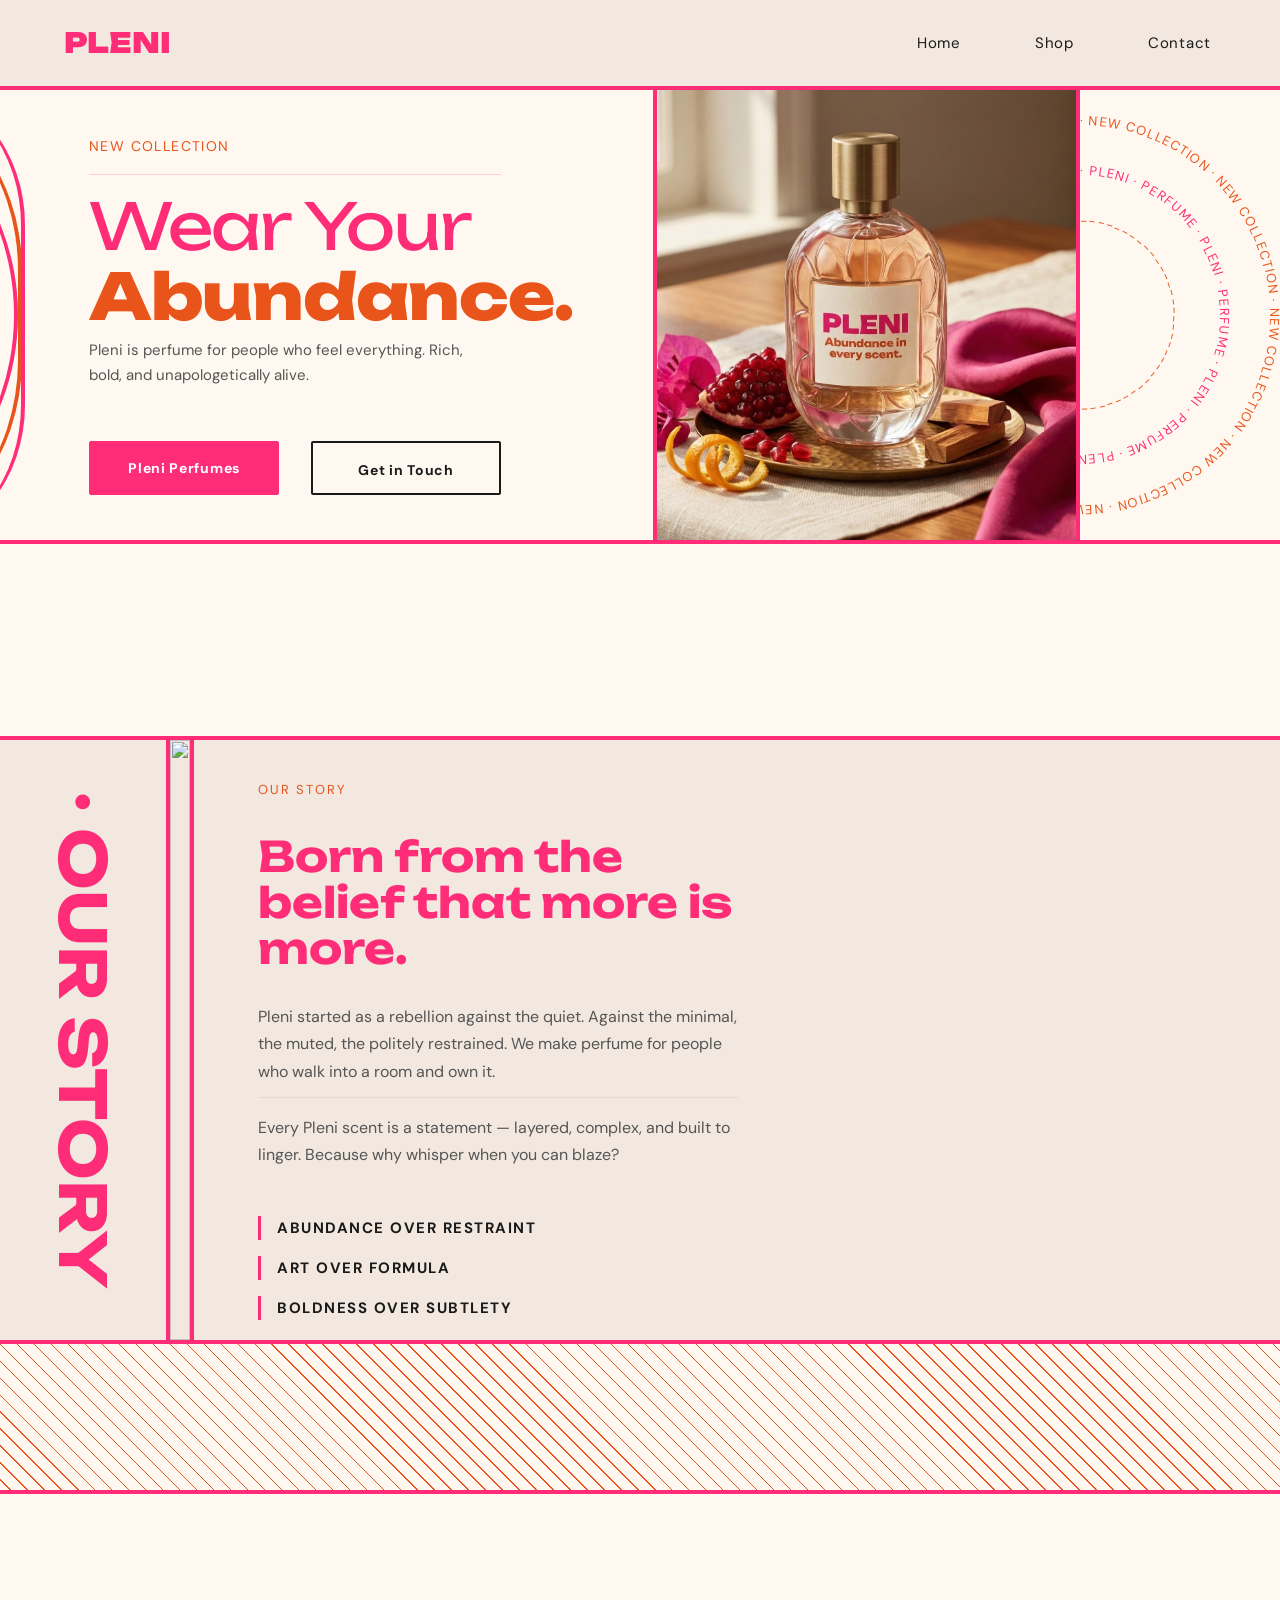
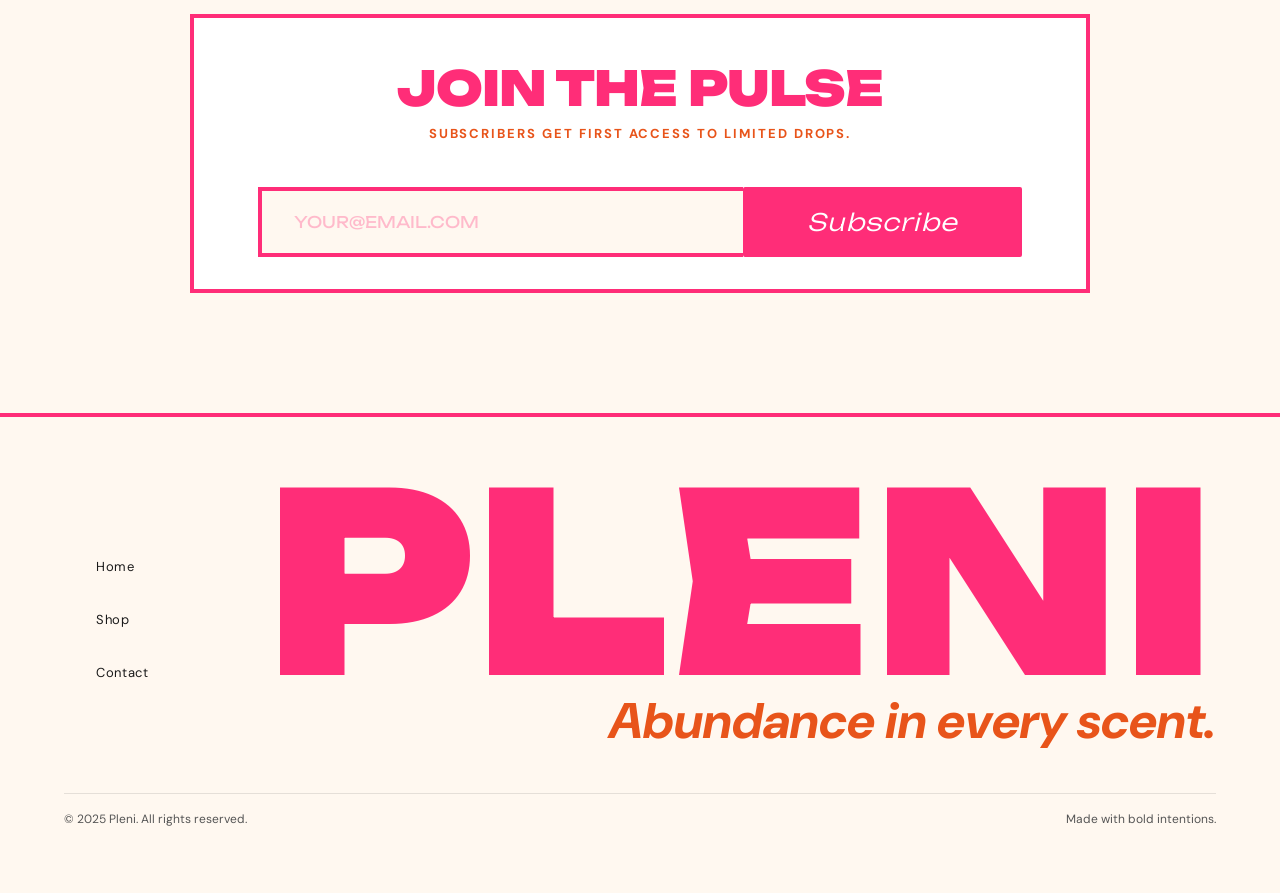
==== index.html @ dc79374c "minor edits" ====
<!DOCTYPE html>
<html lang="en">

<head>
    <meta charset="UTF-8">
    <meta name="viewport" content="width=device-width, initial-scale=1.0">
    <title>Pleni</title>
    <link rel="stylesheet" href="styles.css">
    <link rel="stylesheet" href="responsive.css">
</head>

<body>
    <nav class="navbar">
        <a href="#" class="nav__logo-home">PLENI</a>

        <ul class="nav__links">
            <li><a href="index.html" class="nav__link">
                    <span class="text-hover">Home</span>
                    <span class="text-original">Home</span>
                </a></li>
            <li><a href="shop.html" class="nav__link">
                    <span class="text-hover">Shop</span>
                    <span class="text-original">Shop</span>
                </a></li>
            <li><a href="contact.html" class="nav__link">
                    <span class="text-hover">Contact</span>
                    <span class="text-original">Contact</span>
                </a></li>
        </ul>
    </nav>

    <section class="hero-section" id="hero">
        <div class="hero-curve"></div>
        <div class="hero-curve1"></div>
        <div class="hero-curve2"></div>
        <div class="hero__text">
            <span class="hero__eyebrow">New Collection</span>
            <h1 class="hero__title">Wear Your <span class="hero-title-span">Abundance.</span></h1>
            <p class="hero__subtitle">
                Pleni is perfume for people who feel everything. Rich, bold, and unapologetically alive.
            </p>
            <div class="hero-buttons">
                <a class="btn btn--primary hero-button" href="shop.html">Pleni Perfumes</a>
                <a class="btn btn--ghost hero-button" href="contact.html">Get in Touch</a>
            </div>
        </div>

        <div class="hero__visual">
            <img class="hero-image" src="images/hero.jpeg">
        </div>

        <div class="hero__arc">
            <svg viewBox="0 0 400 400" xmlns="http://www.w3.org/2000/svg">

                <!-- outer arc -->
                <path id="arc1" d="M 200,10 A 190,190 0 1,1 199.99,10" fill="none" />
                <text>
                    <textPath href="#arc1" startOffset="0%">
                        · NEW COLLECTION · NEW COLLECTION · NEW COLLECTION · NEW COLLECTION · NEW COLLECTION · NEW
                        COLLECTION · NEW COLLECTION · NEW COLLECTION · ====
                    </textPath>
                </text>

                <!-- middle arc -->
                <path id="arc2" d="M 200,60 A 140,140 0 1,1 199.99,60" fill="none" />
                <text>
                    <textPath href="#arc2" startOffset="0%">
                        · PLENI · PERFUME · PLENI · PERFUME · PLENI · PERFUME · PLENI · PERFUME · PLENI · PERFUME ·
                        PLENI · PERFUME · PLENI · ==
                    </textPath>
                </text>

                <!-- inner arc -->
                <path id="arc3" d="M 200,110 A 90,90 0 1,1 199.99,110" fill="none" />
                <text>
                    <textPath href="#arc3" startOffset="0%">
                        --------------------------------------------------------------------------------------------
                    </textPath>
                </text>

            </svg>
        </div>
    </section>

    <section class="separator-image"></section>

    <section class="about-section" id="about">
        <div class="about__visual">
            <div class="about-side">
                <h1 class="about-side__title">· OUR STORY</h1>
            </div>
            <div class="about__image-placeholder">
                <img class="about-image" src="images/about.jpeg">
            </div>
        </div>
        <div class="about__content">
            <p class="section__eyebrow">Our Story</p>

            <h2 class="about__title">
                Born from the belief that more is more.
            </h2>

            <p class="about__body">
                Pleni started as a rebellion against the quiet. Against the minimal, the muted, the politely restrained.
                We make perfume for people who walk into a room and own it.
            </p>

            <p class="about__body">
                Every Pleni scent is a statement — layered, complex, and built to linger. Because why whisper when you
                can blaze?
            </p>

            <ul class="about__values">
                <li>Abundance over restraint</li>
                <li>Art over formula</li>
                <li>Boldness over subtlety</li>
            </ul>
        </div>

    </section>

    <section class="separator-image separator-lines"></section>

    

    <section class="subscribe-section">
        <div class="subscribe-inner">
            <h3 class="subscribe-title">Join The Pulse</h3>
            <p class="subscribe-subtitle">Subscribers get first access to limited drops.</p>
            <form class="subscribe-form">
            <input class="subscribe-input" type="email" placeholder="YOUR@EMAIL.COM" required>
            <button type="submit" class="btn btn--primary">Subscribe</button>
            </form>
        </div>
    </section>

    <footer id="footer">
        <div class="footer__inner">
            <div class="footer__links">
                <nav class="footer__nav">
                    <a href="index.html" class="footer__link">Home</a>
                    <a href="shop.html" class="footer__link">Shop</a>
                    <a href="contact.html" class="footer__link">Contact</a>
                </nav>

            </div>
            <div class="footer__logo-block">
                <div class="footer__logo">PLENI</div>
                <p class="footer__tagline">Abundance in every scent.</p>
            </div>
        </div>
        <div class="footer__bottom">
            <p class="footer__copy">© 2025 Pleni. All rights reserved.</p>
            <p class="footer__copy">Made with bold intentions.</p>
        </div>
    </footer>

    <script src="script.js"></script>
</body>

</html>
---- styles.css ----
@import url("https://fonts.googleapis.com/css2?family=Unbounded:wght@400;700;900&family=DM+Sans:wght@300;400;500;800&display=swap");

/* variables */

:root {
  --primary-color: #FF2D78;
  /* buttons, highlights, accents */
  --secondary-color: #E8541A;
  /* eyebrow labels, hover states */
  --page-background: #FFF8F0;
  /* main site background */
  --page-background-alt: #F2E8DF;
  --white: #FFFFFF;
  --black: #000000;
  --body-text: #1A1A1A;
  /* all main text */
  --muted-text: #555555;
  /* subtitles, captions, placeholders */
  --heading-font: 'Unbounded', sans-serif;
  /* all headings and titles */
  --body-font: 'DM Sans', sans-serif;
  /* body text, labels, buttons */
  --spacing-sm: 16px;
  /* small gaps */
  --spacing-md: 32px;
  /* medium gaps */
  --spacing-lg: 64px;
  /* section padding */
  --spacing-xl: 120px;
  /* large section padding */
  --border: 4px solid var(--primary-color);
  /* consistent border style */
}

/* Reset and base styles */

*,
*::before,
*::after {
  margin: 0;
  padding: 0;
  box-sizing: border-box;
}

html,
body {
  overflow-x: hidden;
  max-width: 100%;
}

html {
  font-size: 16px;
  background-color: var(--page-background);
  color: var(--body-text);
  font-family: var(--body-font);
  line-height: 1.6;
  user-select: none;
  scroll-behavior: smooth;
}

/* Global styles */

.btn {
  font-family: var(--body-font);
  font-size: 14px;
  font-weight: 700;
  letter-spacing: 0.05em;
  border: none;
  cursor: pointer;
  transition: opacity 0.3s ease;
  border-radius: 2px;
  text-decoration: none;
  box-sizing: border-box;
  padding: 16px 36px;
  text-align: center;
}

.btn--primary {
  background-color: var(--primary-color);
  color: #ffffff;
}

.btn--ghost {
  background-color: transparent;
  color: var(--body-text);
  border: 2px solid var(--body-text);
}

/* Navbar styles */

.navbar {
  display: flex;
  align-items: center;
  justify-content: space-between;
  padding: var(--spacing-sm) var(--spacing-lg);
  position: fixed;
  top: 0;
  left: 0;
  width: 100%;
  background-color: var(--page-background);
  border-bottom: var(--border);
  z-index: 100;
  background-color: var(--page-background-alt);
}

.nav__links {
  display: flex;
  list-style: none;
  gap: var(--spacing-lg);
}

.nav__links li {
  display: flex;
}

.nav__link {
  font-family: var(--body-font);
  font-size: 15px;
  color: var(--body-text);
  text-decoration: none;
  letter-spacing: 0.05em;
  position: relative;
  overflow: hidden;
  display: inline-block;
  padding: 15px 5px 0 5px;
  margin-bottom: 15px;
}

.nav__link .text-original {
  display: block;
  transition: transform 0.3s ease;
}

.nav__link .text-hover {
  display: block;
  position: absolute;
  top: 5;
  left: 5px;
  transform: translateY(-200%);
  transition: transform 0.3s ease;
  font-weight: 800;
  color: var(--primary-color);
}

.nav__link:hover .text-original {
  transform: translateY(300%);
}

.nav__link:hover .text-hover {
  transform: translateY(0);
}

@keyframes shrinkLogo {
  from {
    font-size: 300px;
  }

  to {
    font-size: 28px;
  }
}

.nav__logo-home {
  font-family: var(--heading-font);
  font-weight: 900;
  color: var(--primary-color);
  text-decoration: none;
  line-height: 1;
  animation: shrinkLogo linear;
  animation-timeline: scroll();
  animation-range: 0px 272px;
  font-size: 28px;
}

.nav__logo {
  font-family: var(--heading-font);
  font-weight: 900;
  color: var(--primary-color);
  text-decoration: none;
  line-height: 1;
  font-size: 28px;
}

/* ======================================
    Home Page
======================================*/

/* hero section */

.hero-section {
  margin-top: 334px;
  height: 450px;
  width: 100%;
  margin-left: auto;
  margin-right: auto;
  display: flex;
  align-items: stretch;
  justify-content: center;
  scroll-margin-top: 400px;
}

/* hero primary content */

.hero__text {
  display: flex;
  flex-direction: column;
  justify-content: center;
  gap: var(--spacing-sm);
  padding: var(--spacing-md);
  height: 100%;
  max-width: 800px;
  margin-right: var(--spacing-xl);
}

.hero-curve {
  border-right: var(--border);
  border-radius: 100%;
  height: 100%;
  width: 450px;
  margin-left: -400px;
  margin-right: var(--spacing-md);
}

.hero-curve1 {
  border-right: var(--border);
  border-right-color: var(--secondary-color);
  border-radius: 40%;
  height: 100%;
  width: 400px;
  margin-left: -400px;
  margin-right: var(--spacing-md);
}

.hero-curve2 {
  border-right: var(--border);
  border-radius: 30%;
  height: 100%;
  width: 400px;
  margin-left: -400px;
  margin-right: var(--spacing-md);
}

.hero__eyebrow {
  font-family: var(--body-font);
  font-size: 14px;
  color: var(--secondary-color);
  text-transform: uppercase;
  letter-spacing: 0.1em;
  padding-bottom: var(--spacing-sm);
  border-bottom: 1px solid rgba(255, 45, 120, 0.2);
}

.hero__title {
  font-family: var(--heading-font);
  font-weight: 400;
  font-size: 64px;
  color: var(--primary-color);
  max-width: 400px;
  line-height: 110%;
  margin-bottom: -10px;
  letter-spacing: -0.02em;
}

.hero-title-span {
  font-weight: 800;
  color: var(--secondary-color);
}

.hero__subtitle {
  font-family: var(--body-font);
  font-size: 15px;
  color: var(--muted-text);
  max-width: 400px;
  margin-bottom: 20px;
  line-height: 1.7;
}

.hero-buttons {
  display: flex;
  gap: var(--spacing-md);
  margin-top: var(--spacing-sm);
}

.hero-button {
  width: 190px;
  height: 54px;
  display: inline-block;
}

.btn--primary:hover {
  color: var(--primary-color);
  background-color: var(--black);
}

.btn--ghost:hover {
  color: var(--secondary-color);
  border-color: var(--secondary-color);
}

/* hero image */

.hero__visual {
  height: 100%;
  max-width: 500px;
  border-right: var(--border);
  border-left: var(--border);
  overflow: hidden;
  position: relative;
  z-index: 2;
  margin-right: -200px;
}

.hero-image {
  width: 100%;
  height: 100%;
  object-fit: cover;
}

/* hero arc animation */

.hero__arc {
  width: 400px;
  height: 400px;
  flex-shrink: 0;
  position: relative;
  align-self: center;
  z-index: 1;
}

.hero__arc svg {
  width: 100%;
  height: 100%;
  animation: rotateArc 20s linear infinite;
  transform-origin: center;
}

.hero__arc text {
  font-family: var(--body-font);
  font-size: 13px;
  fill: var(--secondary-color);
  letter-spacing: 0.1em;
}

.hero__arc svg text:nth-child(4) {
  fill: var(--primary-color);
}

.hero__arc path {
  fill: none;
}

@keyframes rotateArc {
  from {
    transform: rotate(0deg);
  }

  to {
    transform: rotate(360deg);
  }
}

/* separator section */

.separator-image {
  width: auto;
  width: 100%;
  height: 200px;
  background-image: url('images/Separator.jpeg');
  background-size: cover;
  background-position: center;
  border-top: var(--border);
  border-bottom: var(--border);
}

/* about section */

.about-section {
  display: flex;
  align-items: center;
  gap: var(--spacing-lg);
  border-bottom: var(--border);
  background-color: var(--page-background-alt);
  scroll-margin-top: 110px;
}

.about__visual {
  display: flex;
  align-items: stretch;
}

.about-side {
  display: flex;
  flex-direction: column;
  align-items: center;
  justify-content: center;
  padding: var(--spacing-md);

}

.about-side__title {
  font-family: var(--heading-font);
  font-size: 64px;
  font-weight: 700;
  color: var(--primary-color);
  writing-mode: vertical-rl;
}

.about__image-placeholder {
  flex: 1;
  height: 600px;
  overflow: hidden;
  border-right: var(--border);
  border-left: var(--border);
}

.about-image {
  width: 100%;
  height: 100%;
  object-fit: cover;
}

.about__content {
  flex: 1;
  display: flex;
  flex-direction: column;
  gap: var(--spacing-md);
  max-width: 600px;
}

.section__eyebrow {
  font-family: var(--body-font);
  font-size: 13px;
  color: var(--secondary-color);
  text-transform: uppercase;
  letter-spacing: 0.15em;
}

.about__title {
  font-family: var(--heading-font);
  font-size: 42px;
  font-weight: 700;
  color: var(--primary-color);
  line-height: 1.1;
  max-width: 500px;
}

.about__body {
  font-family: var(--body-font);
  font-size: 16px;
  color: var(--muted-text);
  line-height: 1.7;
  max-width: 480px;
}

.about__content :nth-child(3) {
  margin-bottom: -20px;
}

.about__body+.about__body {
  padding-top: var(--spacing-sm);
  border-top: 1px solid rgba(0, 0, 0, 0.06);
}


.about__values {
  list-style: none;
  display: flex;
  flex-direction: column;
  gap: var(--spacing-sm);
  margin-top: var(--spacing-sm);
}

.about__values li {
  font-family: var(--body-font);
  font-size: 15px;
  font-weight: 700;
  color: var(--body-text);
  text-transform: uppercase;
  letter-spacing: 0.1em;
  padding-left: var(--spacing-sm);
  border-left: 3px solid var(--primary-color);
}

/* separator */

.separator-lines {
  background-color: var(--page-background);
  background-size: 125% 100%;
  /* #DO NOT CHANGE A SINGLE DIGIT */
  width: 100%;
  height: 150px;
  background-image: repeating-linear-gradient(45deg,
      var(--secondary-color),
      var(--secondary-color) 1px,
      transparent 1px,
      transparent 12px);
  border-top: none;
}

/* ═══════════════════════════════════════
   SUBSCRIBE
═══════════════════════════════════════ */

.subscribe-section {
  background-color: var(--page-background);
  padding: var(--spacing-xl) var(--spacing-lg);
  height: min-content;
}

.subscribe-inner {
  width: 900px;
  height: min-content;
  margin: 0 auto;
  border: var(--border);
  padding: var(--spacing-md) var(--spacing-lg);
  background-color: var(--white);
  text-align: center;
  display: flex;
  flex-direction: column;
  gap: var(--spacing-md);
}

.subscribe-title {
  font-family: var(--heading-font);
  font-size: 48px;
  font-weight: 900;
  color: var(--primary-color);
  text-transform: uppercase;
  letter-spacing: -0.02em;
  margin-bottom: -35px;
}

.subscribe-subtitle {
  font-family: var(--body-font);
  font-size: 13px;
  color: var(--secondary-color);
  text-transform: uppercase;
  letter-spacing: 0.15em;
  font-weight: 700;
  margin-bottom: 10px;  
}

.subscribe-form {
  display: flex;
}

.subscribe-input {
  flex: 1;
  background-color: var(--page-background);
  border: var(--border);
  border-right: none;
  padding: 20px var(--spacing-md);
  font-family: var(--heading-font);
  font-size: 16px;
  color: var(--primary-color);
  outline: none;
}

.subscribe-input::placeholder {
  color: var(--primary-color);
  opacity: 0.3;
}

.subscribe-form .btn--primary {
  padding: 20px var(--spacing-lg);
  font-size: 24px;
  font-family: var(--heading-font);
  font-weight: 300;
  font-style: italic;
}
.subscribe-form .btn--primary:hover{
  background-color: var(--secondary-color);
  color: var(--white);
}
/* footer */

footer {
  border-top: var(--border);
  padding: var(--spacing-lg);
}

.footer__inner {
  display: flex;
  justify-content: space-between;
  align-items: center;
}

.footer__logo-block {
  text-align: right;
}

.footer__logo {
  font-family: var(--heading-font);
  font-size: 250px;
  font-weight: 900;
  color: var(--primary-color);
  line-height: 0.8;
}

.footer__tagline {
  font-family: var(--body-font);
  font-size: 50px;
  color: var(--secondary-color);
  font-style: italic;
  font-weight: 800;
}

.footer__links {
  display: flex;
  gap: var(--spacing-xl);
  align-items: flex-start;
}

.footer__nav {
  display: flex;
  flex-direction: column;
  gap: var(--spacing-md);
  margin-left: var(--spacing-md);
}

.footer__link {
  font-family: var(--body-font);
  font-size: 13px;
  color: var(--body-text);
  text-decoration: none;
  letter-spacing: 0.05em;
  transition: color 0.3s ease;
}

.footer__link:hover {
  color: var(--secondary-color);
}

.footer__bottom {
  display: flex;
  justify-content: space-between;
  margin-top: var(--spacing-md);
  padding-top: var(--spacing-sm);
  border-top: 1px solid rgba(0, 0, 0, 0.1);
}

.footer__copy {
  font-family: var(--body-font);
  font-size: 12px;
  color: var(--muted-text);
}





/* ======================================
    Contact Page 
======================================*/


/* contact section */

.contact-section {
  height: 700px;
  scroll-margin-top: 110px;
  margin-top: 90px;
}

.form-grid {
  display: grid;
  grid-template-columns: 3fr 3fr 4fr 9fr;
  grid-template-rows: 9fr 11fr;
  height: 700px;
  background-color: var(--primary-color);
  gap: 4px;
}

.contact-grid-item {
  background-color: var(--page-background);
  display: flex;
  justify-content: center;
  align-items: center;
}

.contact__title {
  grid-column: 1 / 3;
}

#form-message {
  grid-column: 4;
  display: flex;
  flex-direction: column;
  align-items: center;
  justify-content: center;
  background-color: var(--page-background);
}

.contact-message-container {
  display: flex;
  flex-direction: column;
  align-items: flex-end;
  justify-content: center;
  background-color: var(--primary-color);
  width: 80%;
  height: 80%;
  border-radius: 60px;
  position: relative;
}

.form__input {
  background-color: var(--primary-color);
  border-radius: 50%;
  width: 60%;
  height: auto;
  aspect-ratio: 1 / 1;
  padding: 0;
  border: none;
  font-family: var(--body-font);
  font-size: 14px;
  color: var(--body-text);
  text-align: center;
  display: flex;
  align-items: center;
  justify-content: center;
}

.form__input::placeholder {
  color: var(--body-text);
  opacity: 0.7;
}

#email.form__input {
  width: 80%;
  height: 50%;
  aspect-ratio: unset;
  border-radius: 60px;
}

.form__input:-webkit-autofill,
.form__input:-webkit-autofill:hover,
.form__input:-webkit-autofill:focus {
  -webkit-box-shadow: 0 0 0px 1000px var(--primary-color) inset;
  -webkit-text-fill-color: var(--body-text);
}

.form__textarea {
  background-color: var(--primary-color);
  border-radius: 60px;
  width: 100%;
  height: 100px;
  border: none;
  font-family: var(--body-font);
  font-size: 14px;
  color: var(--body-text);
  text-align: center;
  padding: var(--spacing-md);
  resize: none;
  text-align: center;
}


.form__textarea::placeholder {
  color: var(--body-text);
  opacity: 0.7;
}

.form__textarea:-webkit-autofill,
.form__textarea:-webkit-autofill:hover,
.form__textarea:-webkit-autofill:focus {
  -webkit-box-shadow: 0 0 0px 1000px var(--primary-color) inset;
  -webkit-text-fill-color: var(--body-text);
}

.form__textarea:focus,
.form__input:focus {
  outline: none;
}

.contact-message-container .btn {
  background-color: var(--page-background);
  color: var(--body-text);
  border-radius: 60px;
  width: 100%;
}

.contact-message-container .btn:hover {
  opacity: 1;
}

.btn-wrap {
  position: relative;
  display: inline-block;
  bottom: 20px;
  right: 20px;
  position: absolute;
  width: 40%;
  border-radius: 60px;
}

.btn-wrap .corner {
  position: absolute;
  width: 20px;
  height: 8px;
  transition: all 0.3s ease;
}

.btn-wrap .top-left {
  top: 8px;
  left: 14px;
  border-top: 2px solid var(--secondary-color);
  border-left: 2px solid var(--secondary-color);
}

.btn-wrap .top-right {
  top: 8px;
  right: 14px;
  border-top: 2px solid var(--secondary-color);
  border-right: 2px solid var(--secondary-color);
}

.btn-wrap .bottom-left {
  bottom: 8px;
  left: 14px;
  border-bottom: 2px solid var(--secondary-color);
  border-left: 2px solid var(--secondary-color);
}

.btn-wrap .bottom-right {
  bottom: 8px;
  right: 14px;
  border-bottom: 2px solid var(--secondary-color);
  border-right: 2px solid var(--secondary-color);
}

.btn-wrap .top-left {
  border-radius: 60px 0 0 0;
}

.btn-wrap .top-right {
  border-radius: 0 60px 0 0;
}

.btn-wrap .bottom-left {
  border-radius: 0 0 0 60px;
}

.btn-wrap .bottom-right {
  border-radius: 0 0 60px 0;
}

.btn-wrap:hover .corner {
  width: 50px;
  height: 12px;
}

.contact-social {
  grid-area: 2 / 1 / 3 / 2;
}

.social-links-container {
  border-right: 2px dashed var(--secondary-color);
  border-left: 2px dashed var(--secondary-color);
  border-radius: 40px;
  width: 60%;
  height: 80%;
  display: flex;
  justify-content: center;
  align-items: center;
  position: relative;
  overflow: hidden;
}


.social-links-container::before {
  content: '';
  position: absolute;
  top: 0;
  left: 0;
  width: 100%;
  height: 70px;
  background-color: var(--secondary-color);
  border-radius: 40px 40px 0 0;
}

.social-links-container::after {
  content: '';
  position: absolute;
  bottom: 0;
  left: 0;
  width: 100%;
  height: 70px;
  background-color: var(--secondary-color);
  border-radius: 0 0 40px 40px;
}

.social-links {
  display: flex;
  flex-direction: column;
  line-height: 60px;
  position: relative;
  z-index: 1;
}

.social-link {
  font-family: var(--body-font);
  font-size: 13px;
  color: var(--body-text);
  text-decoration: none;
  letter-spacing: 0.05em;
  transition: color 0.3s ease;
}

.social-link:hover {
  color: var(--secondary-color)
}

.extra2 {
  grid-area: 2 / 2 / 3 / 4;
  background-color: var(--page-background);
}
---- responsive.css ----
/* responsive.css */

/* Large Laptops/Desktops (max-width: 1525px) */
@media screen and (max-width: 1525px) {
    .nav__logo {
        animation: none;
        font-size: 28px;
    }

    .hero-section {
        margin-top: 90px;
    }
}

/* Large Tablets & Small Desktops (max-width: 1200px) */
@media screen and (max-width: 1200px) {
    body {
        overflow-x: hidden;
    }

    .navbar {
        padding: var(--spacing-sm) var(--spacing-md);
    }

    .nav__links {
        gap: var(--spacing-md);
    }

    .hero-section {
        margin-top: 200px;
        height: auto;
        flex-wrap: wrap;
        align-items: center;
        padding-bottom: var(--spacing-lg);
    }

    .hero-curve,
    .hero-curve1,
    .hero-curve2 {
        display: none;
    }

    .hero__text {
        margin-right: 0;
        max-width: 100%;
        align-items: center;
        text-align: center;
        padding-top: 0;
    }

    .hero__title {
        font-size: 56px;
        max-width: 100%;
    }

    .hero__subtitle {
        max-width: 600px;
    }

    .hero__visual {
        margin-right: 0;
        margin-bottom: var(--spacing-md);
        max-width: 400px;
    }

    .hero__arc {
        width: 300px;
        height: 300px;
        margin-top: var(--spacing-md);
    }

    .about-section {
        flex-direction: column;
        padding-bottom: var(--spacing-lg);
    }

    .about__visual {
        width: 100%;
    }

    .about-side {
        padding: var(--spacing-md) 0;
    }

    .about-side__title {
        font-size: 48px;
    }

    .about__content {
        max-width: 90%;
        margin: 0 auto;
        align-items: center;
        text-align: center;
    }

    .about__title {
        max-width: 100%;
    }

    .about__values {
        align-items: center;
    }

    .about__values li {
        border-left: none;
        border-bottom: 3px solid var(--primary-color);
        padding-left: 0;
        padding-bottom: 5px;
        display: inline-block;
    }

    .form-grid {
        grid-template-columns: 1fr 1fr;
        grid-template-rows: auto;
        height: auto;
    }

    .contact-grid-item {
        padding: var(--spacing-lg) var(--spacing-md);
        border-bottom: 4px solid var(--primary-color);
    }

    .contact__title {
        grid-column: 1 / 3;
        grid-row: auto;
        text-align: center;
    }

    #form-name,
    #form-email {
        grid-column: span 1;
        border-right: 4px solid var(--primary-color);
    }

    #form-email {
        border-right: none;
    }

    .form__input,
    #email.form__input {
        width: 90%;
        height: 60px;
        border-radius: 30px;
        aspect-ratio: auto;
    }

    #form-message {
        grid-column: 1 / 3;
        grid-row: auto;
    }

    .contact-message-container {
        width: 90%;
        padding-bottom: 80px;
    }

    .btn-wrap {
        bottom: -25px;
        right: 50%;
        transform: translateX(50%);
        width: 200px;
    }

    .contact-social {
        grid-column: 1 / 3;
        grid-row: auto;
        border-bottom: none;
    }

    .extra2 {
        display: none;
    }

    .social-links-container {
        height: 300px;
    }

}

/* Mobile Screens (max-width: 768px) */
@media screen and (max-width: 768px) {
    .navbar {
        padding: var(--spacing-sm) 10px;
    }

    .nav__links {
        gap: 10px;
    }

    .nav__link {
        font-size: 13px;
    }

    .navbar--scrolled .nav__logo {
        font-size: 20px;
    }

    .hero-section {
        margin-top: 150px;
    }

    .hero__title {
        font-size: 40px;
    }

    .hero__subtitle {
        font-size: 14px;
        padding: 0 15px;
    }

    .hero-buttons {
        flex-direction: column;
        width: 100%;
        padding: 0 20px;
    }

    .hero-button {
        width: 100%;
        text-align: center;
    }

    .hero__visual {
        max-width: 90%;
        border-left: none;
        border-right: none;
        margin: 0 auto var(--spacing-md) auto;
    }

    .hero__arc {
        width: 250px;
        height: 250px;
    }

    .about-side__title {
        writing-mode: horizontal-tb;
        transform: none;
        font-size: 36px;
        text-align: center;
    }

    .about__image-placeholder {
        height: 300px;
        border-left: none;
        border-right: none;
    }

    .about__title {
        font-size: 32px;
    }

    .form-grid {
        grid-template-columns: 1fr;
    }

    .contact__title {
        grid-column: 1;
        font-size: 32px;
        padding: var(--spacing-lg) 20px;
    }

    #form-name,
    #form-email {
        grid-column: 1;
        border-right: none;
        padding: var(--spacing-md) 20px;
    }

    #form-message {
        grid-column: 1;
        padding: var(--spacing-md) 10px;
    }

    .contact-message-container {
        width: 100%;
        border-radius: 30px;
        padding-bottom: 60px;
    }

    .form__textarea {
        border-radius: 30px;
    }

    .contact-social {
        grid-column: 1;
    }

    .social-links-container {
        width: 90%;
    }

    .footer__inner {
        flex-direction: column;
        text-align: center;
        gap: var(--spacing-lg);
    }

    .footer__links {
        flex-direction: column;
        align-items: center;
        gap: var(--spacing-md);
    }

    .footer__nav {
        margin-left: 0;
        align-items: center;
    }

    .footer__logo-block {
        text-align: center;
    }

    .footer__logo {
        font-size: 100px;
    }

    .footer__tagline {
        font-size: 24px;
    }

    .footer__bottom {
        flex-direction: column;
        align-items: center;
        gap: 10px;
    }
}
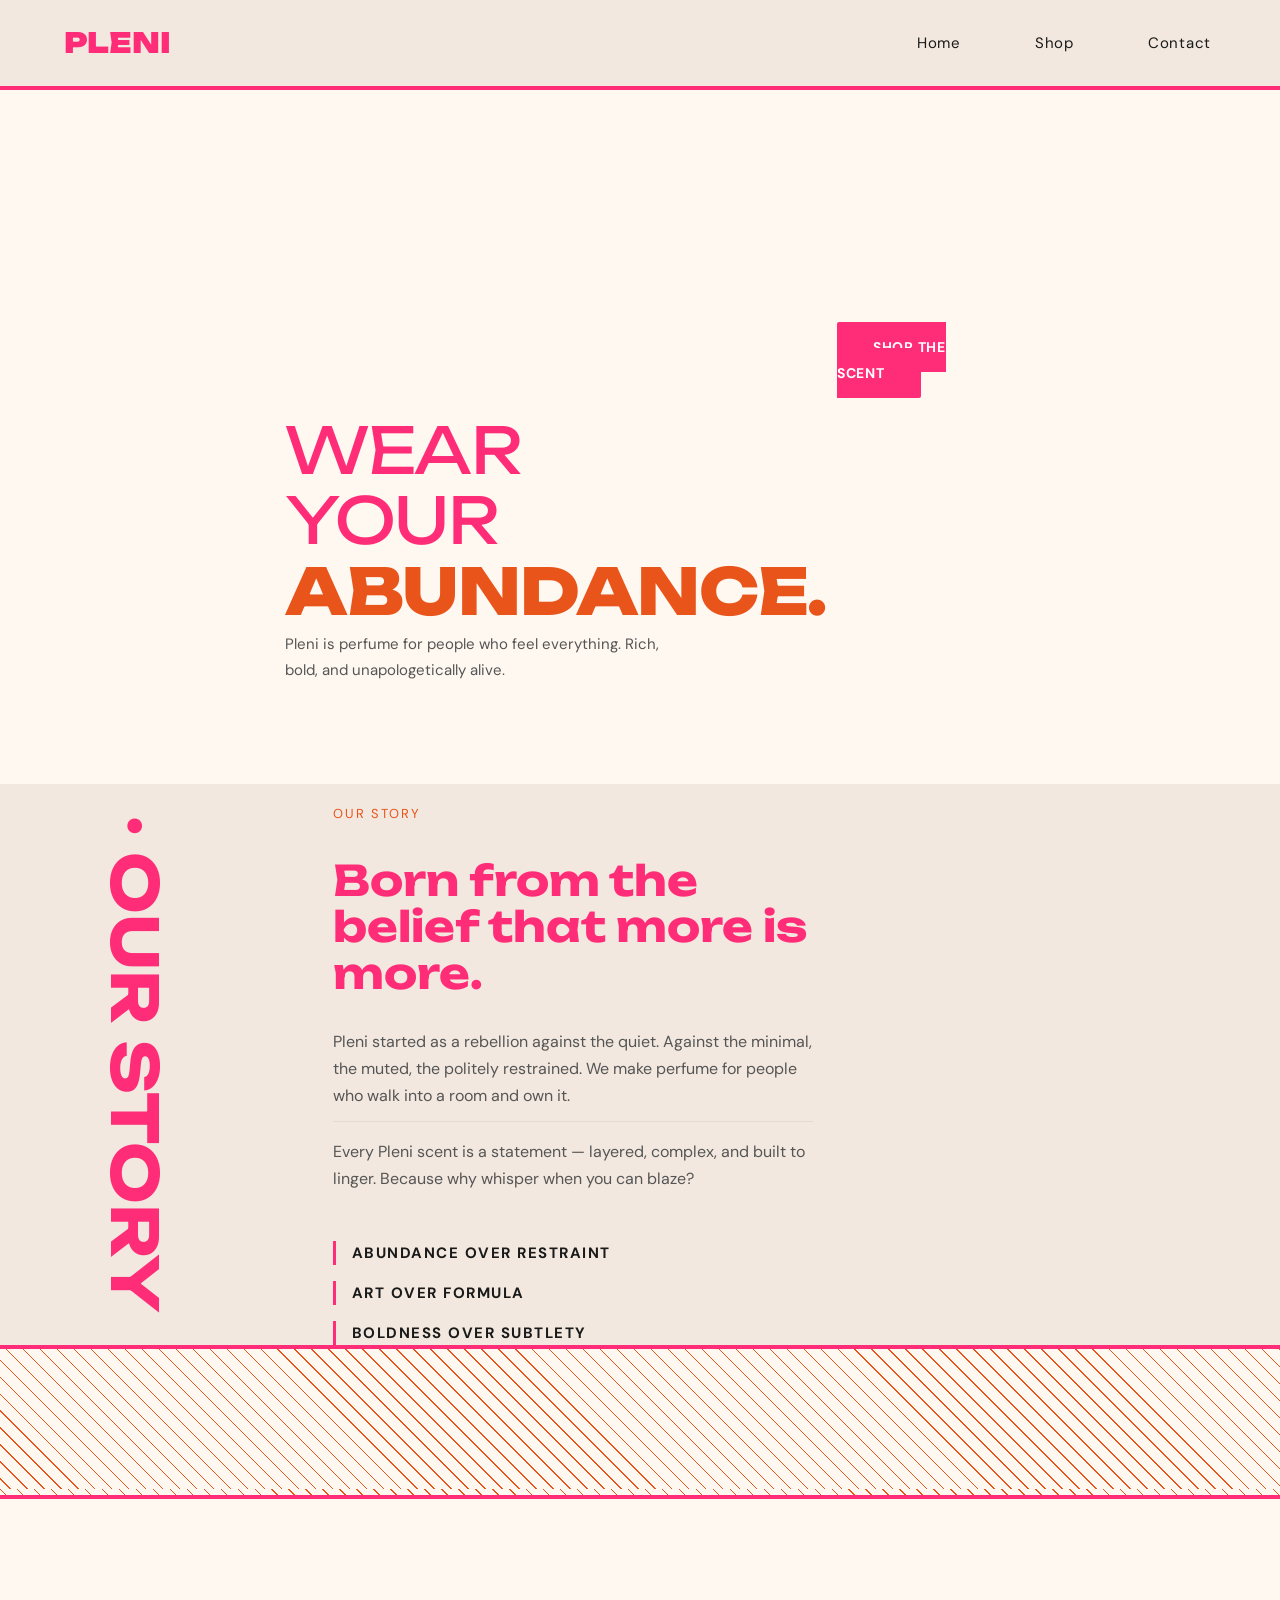
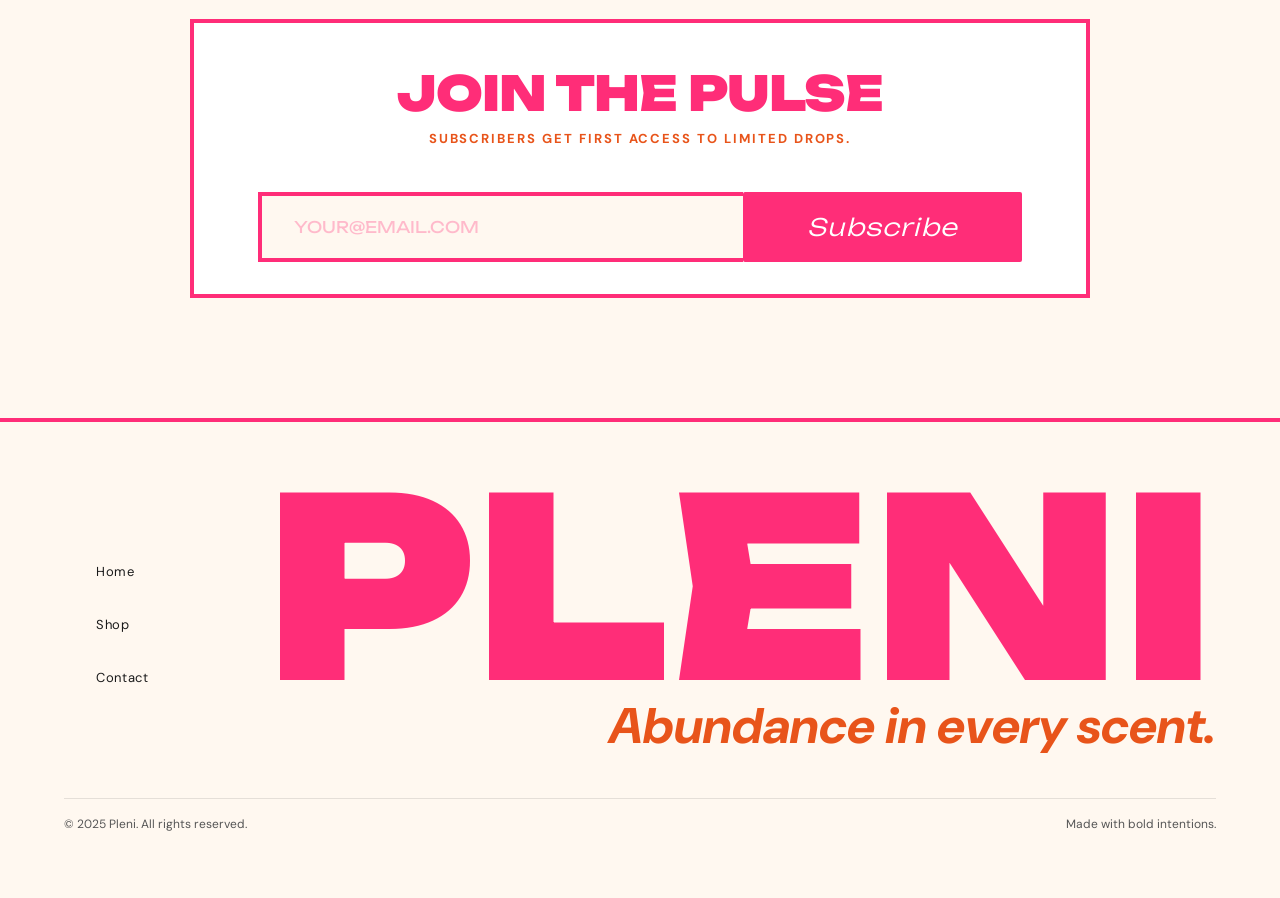
==== commit 811be8f3: "." ====
--- a/index.html
+++ b/index.html
@@ -4,9 +4,18 @@
 <head>
     <meta charset="UTF-8">
     <meta name="viewport" content="width=device-width, initial-scale=1.0">
-    <title>Pleni</title>
+    <title>Pleni Perfume</title>
     <link rel="stylesheet" href="styles.css">
-    <link rel="stylesheet" href="responsive.css">
+    <link rel="preconnect" href="https://fonts.googleapis.com">
+    <link rel="preconnect" href="https://fonts.gstatic.com" crossorigin>
+    <link rel="stylesheet"
+        href="https://fonts.googleapis.com/css2?family=Unbounded:wght@400;700;900&family=DM+Sans:wght@300;400;500;800&display=swap"
+        media="print"
+        onload="this.media='all'">
+    <noscript>
+        <link rel="stylesheet" href="https://fonts.googleapis.com/css2?family=Unbounded:wght@400;700;900&family=DM+Sans:wght@300;400;500;800&display=swap">
+    </noscript>
+    <meta name="description" content="Pleni is perfume for people who feel everything. Rich, bold, and unapologetically alive. Shop our signature scent and experience abundance in every spritz.">
 </head>
 
 <body>
@@ -29,110 +38,64 @@
         </ul>
     </nav>
 
-    <section class="hero-section" id="hero">
-        <div class="hero-curve"></div>
-        <div class="hero-curve1"></div>
-        <div class="hero-curve2"></div>
-        <div class="hero__text">
-            <span class="hero__eyebrow">New Collection</span>
-            <h1 class="hero__title">Wear Your <span class="hero-title-span">Abundance.</span></h1>
-            <p class="hero__subtitle">
-                Pleni is perfume for people who feel everything. Rich, bold, and unapologetically alive.
-            </p>
-            <div class="hero-buttons">
-                <a class="btn btn--primary hero-button" href="shop.html">Pleni Perfumes</a>
-                <a class="btn btn--ghost hero-button" href="contact.html">Get in Touch</a>
+        <main>
+        <section class="hero-section" id="hero">
+            <div class="hero__text">
+                <h1 class="hero__title">WEAR YOUR <br><span class="hero-title-span">ABUNDANCE.</span></h1>
+                <p class="hero__subtitle">
+                    Pleni is perfume for people who feel everything. Rich, bold, and unapologetically alive.
+                </p>
             </div>
-        </div>
+            <div class="hero-button">
+                <a href="shop.html" class="btn btn--primary">SHOP THE SCENT</a>
+            </div>
+        </section>
 
-        <div class="hero__visual">
-            <img class="hero-image" src="images/hero.jpeg">
-        </div>
+        <section class="about-section" id="about">
+            <div class="about__visual">
+                <div class="about-side">
+                    <h1 class="about-side__title">· OUR STORY</h1>
+                </div>
+            </div>
+            <div class="about__content">
+                <p class="section__eyebrow">Our Story</p>
 
-        <div class="hero__arc">
-            <svg viewBox="0 0 400 400" xmlns="http://www.w3.org/2000/svg">
+                <h2 class="about__title">
+                    Born from the belief that more is more.
+                </h2>
 
-                <!-- outer arc -->
-                <path id="arc1" d="M 200,10 A 190,190 0 1,1 199.99,10" fill="none" />
-                <text>
-                    <textPath href="#arc1" startOffset="0%">
-                        · NEW COLLECTION · NEW COLLECTION · NEW COLLECTION · NEW COLLECTION · NEW COLLECTION · NEW
-                        COLLECTION · NEW COLLECTION · NEW COLLECTION · ====
-                    </textPath>
-                </text>
+                <p class="about__body">
+                    Pleni started as a rebellion against the quiet. Against the minimal, the muted, the politely restrained.
+                    We make perfume for people who walk into a room and own it.
+                </p>
 
-                <!-- middle arc -->
-                <path id="arc2" d="M 200,60 A 140,140 0 1,1 199.99,60" fill="none" />
-                <text>
-                    <textPath href="#arc2" startOffset="0%">
-                        · PLENI · PERFUME · PLENI · PERFUME · PLENI · PERFUME · PLENI · PERFUME · PLENI · PERFUME ·
-                        PLENI · PERFUME · PLENI · ==
-                    </textPath>
-                </text>
+                <p class="about__body">
+                    Every Pleni scent is a statement — layered, complex, and built to linger. Because why whisper when you
+                    can blaze?
+                </p>
 
-                <!-- inner arc -->
-                <path id="arc3" d="M 200,110 A 90,90 0 1,1 199.99,110" fill="none" />
-                <text>
-                    <textPath href="#arc3" startOffset="0%">
-                        --------------------------------------------------------------------------------------------
-                    </textPath>
-                </text>
+                <ul class="about__values">
+                    <li>Abundance over restraint</li>
+                    <li>Art over formula</li>
+                    <li>Boldness over subtlety</li>
+                </ul>
+            </div>
 
-            </svg>
-        </div>
-    </section>
+        </section>
 
-    <section class="separator-image"></section>
+        <section class="separator-image separator-lines"></section>
 
-    <section class="about-section" id="about">
-        <div class="about__visual">
-            <div class="about-side">
-                <h1 class="about-side__title">· OUR STORY</h1>
+        <section class="subscribe-section">
+            <div class="subscribe-inner">
+                <h3 class="subscribe-title">Join The Pulse</h3>
+                <p class="subscribe-subtitle">Subscribers get first access to limited drops.</p>
+                <form class="subscribe-form">
+                <input class="subscribe-input" type="email" placeholder="YOUR@EMAIL.COM" required>
+                <button type="submit" class="btn btn--primary">Subscribe</button>
+                </form>
             </div>
-            <div class="about__image-placeholder">
-                <img class="about-image" src="images/about.jpeg">
-            </div>
-        </div>
-        <div class="about__content">
-            <p class="section__eyebrow">Our Story</p>
-
-            <h2 class="about__title">
-                Born from the belief that more is more.
-            </h2>
-
-            <p class="about__body">
-                Pleni started as a rebellion against the quiet. Against the minimal, the muted, the politely restrained.
-                We make perfume for people who walk into a room and own it.
-            </p>
-
-            <p class="about__body">
-                Every Pleni scent is a statement — layered, complex, and built to linger. Because why whisper when you
-                can blaze?
-            </p>
-
-            <ul class="about__values">
-                <li>Abundance over restraint</li>
-                <li>Art over formula</li>
-                <li>Boldness over subtlety</li>
-            </ul>
-        </div>
-
-    </section>
-
-    <section class="separator-image separator-lines"></section>
-
-    
-
-    <section class="subscribe-section">
-        <div class="subscribe-inner">
-            <h3 class="subscribe-title">Join The Pulse</h3>
-            <p class="subscribe-subtitle">Subscribers get first access to limited drops.</p>
-            <form class="subscribe-form">
-            <input class="subscribe-input" type="email" placeholder="YOUR@EMAIL.COM" required>
-            <button type="submit" class="btn btn--primary">Subscribe</button>
-            </form>
-        </div>
-    </section>
+        </section>
+    </main>
 
     <footer id="footer">
         <div class="footer__inner">
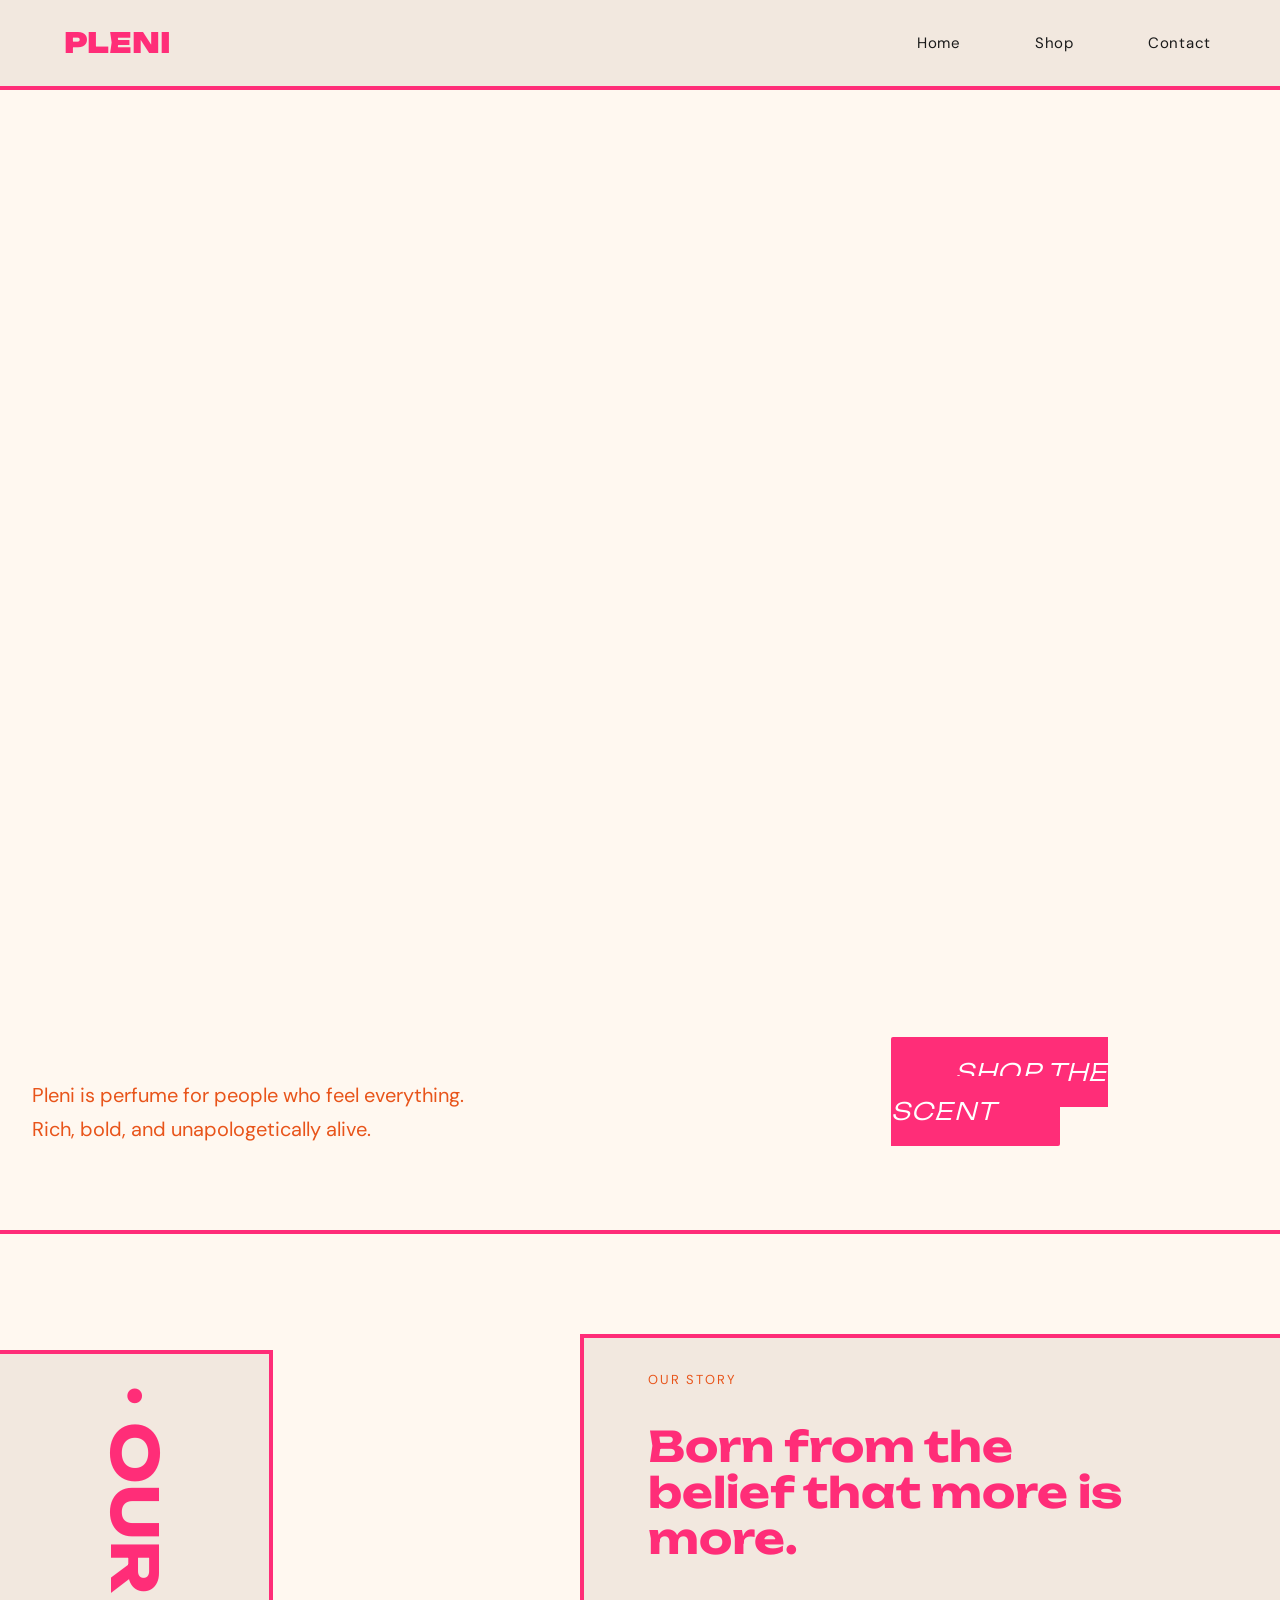
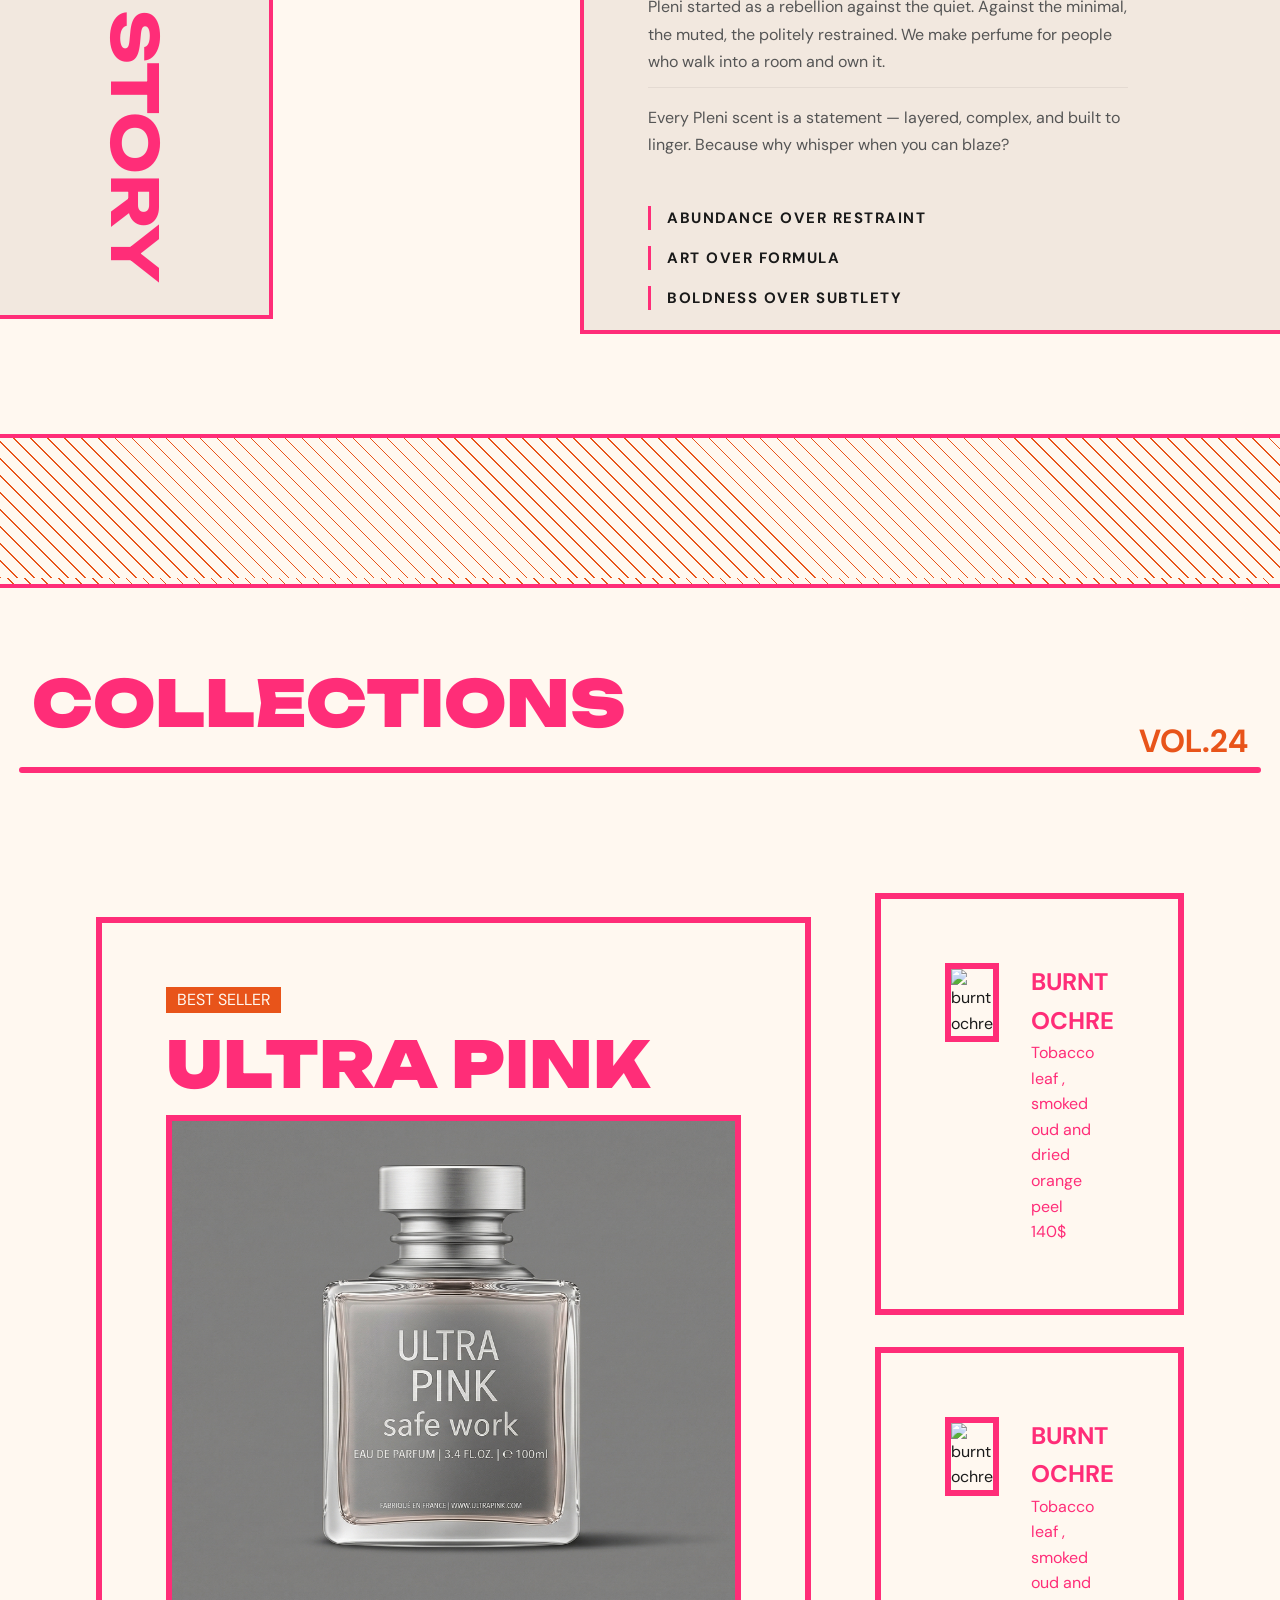
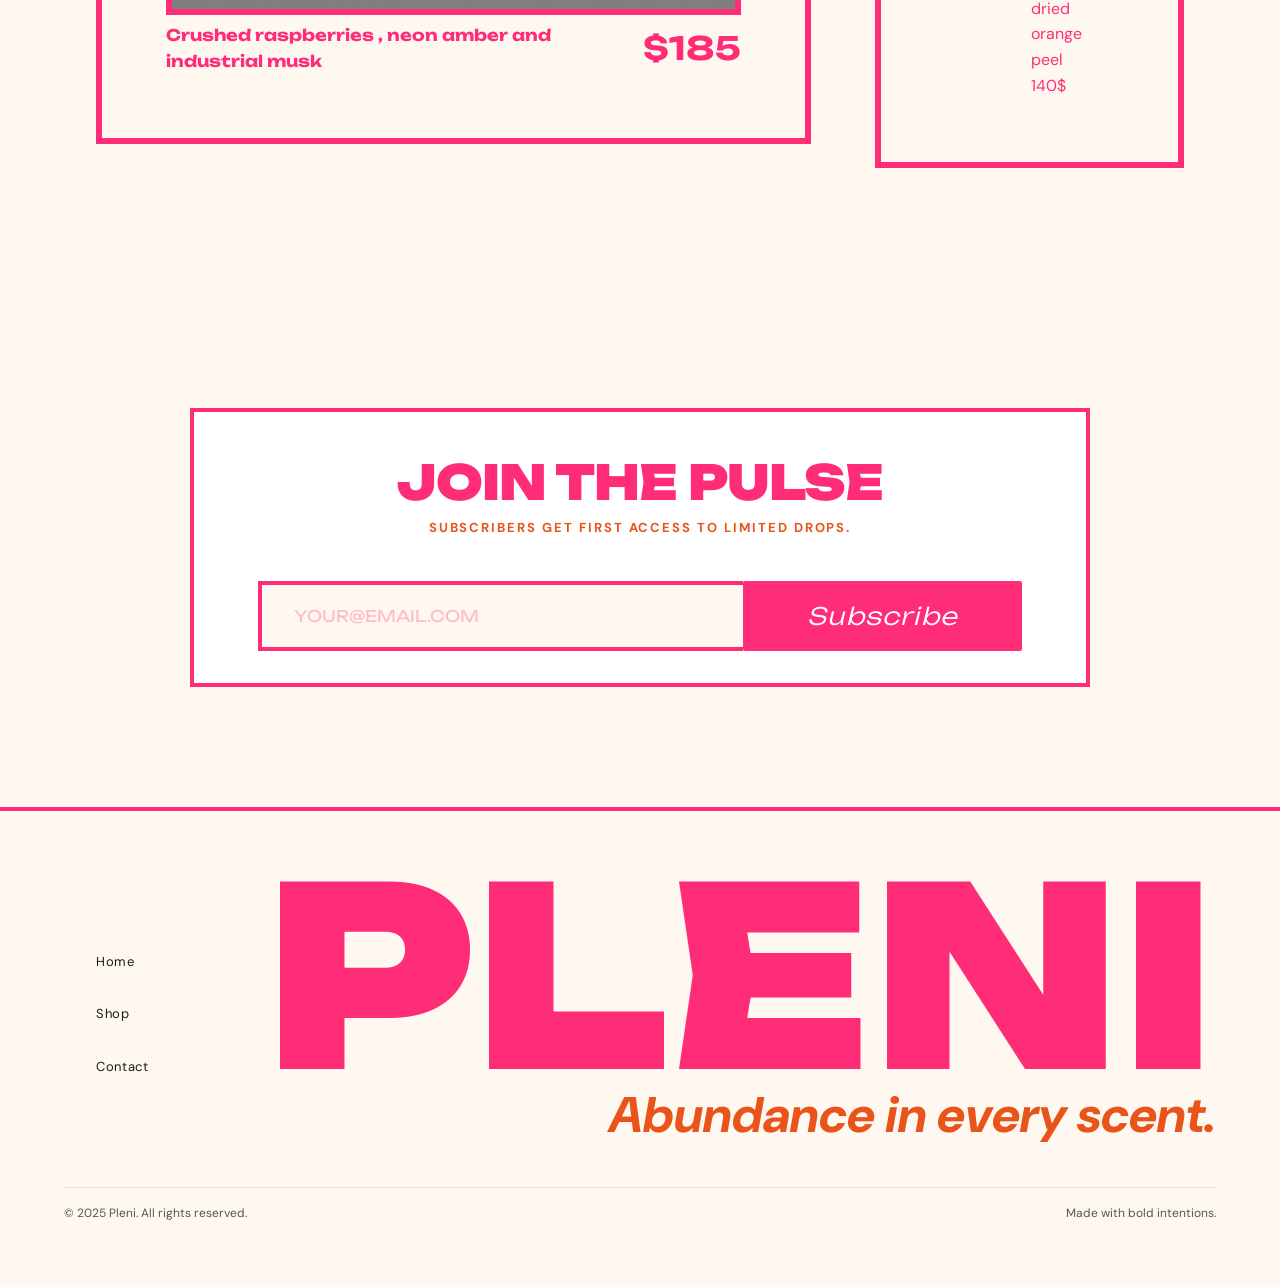
==== commit 92ffa4f4: "shope-home section" ====
--- a/index.html
+++ b/index.html
@@ -84,7 +84,54 @@
         </section>
 
         <section class="separator-image separator-lines"></section>
+        <section class="shop-home-head_container">
+            <section class="shop-home_header">
+                <h2 class="collection-header">COLLECTIONS</h2>
+                <p class="collection-volume">VOL.24</p>
+            </section>
+            <hr class="home-shop_sperator">
+        </section>
+        <section class="collection-grid">
+            <div class="left-grid">
+                <div class="left-grid_header">
+                    <p class="best-seller">BEST SELLER</p>
+                    <h1 class="left-grid_title">ULTRA PINK</h1>
+                </div>    
+                <div>
+                    <img src="images/shop-hero-main-card.png" alt="Ultra Pink Perfume Bottle" class="left-grid_image">
+                </div>
+                <div class="left-grid_description">
+                    <span class="left-grid_desc_title">Crushed raspberries , neon amber and industrial musk</span>
+                    <span class="left-grid_price">$185</span>
+                </div>
+            </div>
+            
+            <div class="right-grid">
+                <div class="right-grid_top">                    
+                    <div>
+                        <img src="images/shop-hero-side-top.png" alt="burnt ochre" class="right-grid-top-image">
+                    </div>
+                    <div class="right-grid_top_desc">
+                        <h1>BURNT OCHRE</h1>
+                        <p>Tobacco leaf , smoked oud and dried orange peel</p>
+                        <p>140$</p>
+                    </div>
 
+                </div>
+
+                <div class="right-grid_bottom">
+                    <div>
+                        <img src="images/shop-hero-side-top.png" alt="burnt ochre" class="right-grid-bottom-image">
+                    </div>
+                    <div class="right-grid_bottom_desc">
+                        <h1>BURNT OCHRE</h1>
+                        <p>Tobacco leaf , smoked oud and dried orange peel</p>
+                        <p>140$</p>
+                    </div>
+
+                </div>
+            </div>
+        </section>
         <section class="subscribe-section">
             <div class="subscribe-inner">
                 <h3 class="subscribe-title">Join The Pulse</h3>
--- a/styles.css
+++ b/styles.css
@@ -1,5 +1,3 @@
-@import url("https://fonts.googleapis.com/css2?family=Unbounded:wght@400;700;900&family=DM+Sans:wght@300;400;500;800&display=swap");
-
 /* variables */
 
 :root {
@@ -46,6 +44,8 @@
 body {
   overflow-x: hidden;
   max-width: 100%;
+  -ms-overflow-style: none;
+  scrollbar-width: none;
 }
 
 html {
@@ -57,6 +57,11 @@
   user-select: none;
   scroll-behavior: smooth;
 }
+
+body::-webkit-scrollbar { 
+    display: none; 
+}
+
 
 /* Global styles */
 
@@ -86,6 +91,16 @@
   border: 2px solid var(--body-text);
 }
 
+.btn--primary:hover {
+  color: var(--primary-color);
+  background-color: var(--black);
+}
+
+.btn--ghost:hover {
+  color: var(--secondary-color);
+  border-color: var(--secondary-color);
+}
+
 /* Navbar styles */
 
 .navbar {
@@ -189,14 +204,30 @@
 
 .hero-section {
   margin-top: 334px;
-  height: 450px;
+  height: 100vh;
   width: 100%;
   margin-left: auto;
   margin-right: auto;
   display: flex;
-  align-items: stretch;
-  justify-content: center;
+  align-items: flex-end;
+  justify-content: space-around;
   scroll-margin-top: 400px;
+  border-bottom: var(--border);
+  position: relative;
+}
+
+.hero-section::before {
+  content: '';
+  position: absolute;
+  top: 0;
+  left: 0;
+  right: 0;
+  bottom: 0;
+  background-image: url(/images/home-hero.jpeg);
+  background-size: cover;
+  background-position: center;
+  filter: grayscale(100%);
+  z-index: -1;
 }
 
 /* hero primary content */
@@ -207,180 +238,68 @@
   justify-content: center;
   gap: var(--spacing-sm);
   padding: var(--spacing-md);
-  height: 100%;
-  max-width: 800px;
-  margin-right: var(--spacing-xl);
-}
-
-.hero-curve {
-  border-right: var(--border);
-  border-radius: 100%;
-  height: 100%;
-  width: 450px;
-  margin-left: -400px;
-  margin-right: var(--spacing-md);
-}
-
-.hero-curve1 {
-  border-right: var(--border);
-  border-right-color: var(--secondary-color);
-  border-radius: 40%;
-  height: 100%;
-  width: 400px;
-  margin-left: -400px;
-  margin-right: var(--spacing-md);
-}
-
-.hero-curve2 {
-  border-right: var(--border);
-  border-radius: 30%;
-  height: 100%;
-  width: 400px;
-  margin-left: -400px;
-  margin-right: var(--spacing-md);
-}
-
-.hero__eyebrow {
-  font-family: var(--body-font);
-  font-size: 14px;
-  color: var(--secondary-color);
-  text-transform: uppercase;
-  letter-spacing: 0.1em;
-  padding-bottom: var(--spacing-sm);
-  border-bottom: 1px solid rgba(255, 45, 120, 0.2);
+  margin-bottom: var(--spacing-md);
 }
 
 .hero__title {
   font-family: var(--heading-font);
   font-weight: 400;
-  font-size: 64px;
-  color: var(--primary-color);
-  max-width: 400px;
+  font-size: 120px;
+  color: var(--primary-color);
   line-height: 110%;
   margin-bottom: -10px;
   letter-spacing: -0.02em;
+  opacity: 0;
+  transform: translateY(30px);
+  will-change: opacity, transform;
 }
 
 .hero-title-span {
-  font-weight: 800;
+  font-weight: 900;
+}
+
+.hero__subtitle {
+  font-family: var(--body-font);
+  font-size: 20px;
   color: var(--secondary-color);
-}
-
-.hero__subtitle {
-  font-family: var(--body-font);
-  font-size: 15px;
-  color: var(--muted-text);
-  max-width: 400px;
   margin-bottom: 20px;
   line-height: 1.7;
-}
-
-.hero-buttons {
-  display: flex;
-  gap: var(--spacing-md);
-  margin-top: var(--spacing-sm);
+  max-width: 450px;
+  margin-top:50px;
 }
 
 .hero-button {
-  width: 190px;
-  height: 54px;
-  display: inline-block;
-}
-
-.btn--primary:hover {
-  color: var(--primary-color);
-  background-color: var(--black);
-}
-
-.btn--ghost:hover {
-  color: var(--secondary-color);
-  border-color: var(--secondary-color);
-}
-
-/* hero image */
-
-.hero__visual {
-  height: 100%;
-  max-width: 500px;
-  border-right: var(--border);
-  border-left: var(--border);
-  overflow: hidden;
-  position: relative;
-  z-index: 2;
-  margin-right: -200px;
-}
-
-.hero-image {
-  width: 100%;
-  height: 100%;
-  object-fit: cover;
-}
-
-/* hero arc animation */
-
-.hero__arc {
-  width: 400px;
-  height: 400px;
-  flex-shrink: 0;
-  position: relative;
-  align-self: center;
-  z-index: 1;
-}
-
-.hero__arc svg {
-  width: 100%;
-  height: 100%;
-  animation: rotateArc 20s linear infinite;
-  transform-origin: center;
-}
-
-.hero__arc text {
-  font-family: var(--body-font);
-  font-size: 13px;
-  fill: var(--secondary-color);
-  letter-spacing: 0.1em;
-}
-
-.hero__arc svg text:nth-child(4) {
-  fill: var(--primary-color);
-}
-
-.hero__arc path {
-  fill: none;
-}
-
-@keyframes rotateArc {
-  from {
-    transform: rotate(0deg);
-  }
-
-  to {
-    transform: rotate(360deg);
-  }
-}
-
-/* separator section */
-
-.separator-image {
-  width: auto;
-  width: 100%;
-  height: 200px;
-  background-image: url('images/Separator.jpeg');
+  margin-bottom: 100px;
+  margin-left: -200px;
+}
+
+.hero-button .btn--primary {
+  padding: 20px var(--spacing-lg);
+  font-size: 24px;
+  font-family: var(--heading-font);
+  font-weight: 300;
+  font-style: italic;
+  transition: background-color 0.3s;
+  transition-delay: 1ms;
+}
+.hero-button .btn--primary:hover{
+  background-color: var(--secondary-color);
+  color: var(--white);
+}
+
+/* about section */
+
+.about-section {
+  display: flex;
+  align-items: center;
+  justify-content: space-between;
+  border-bottom: var(--border);
+  scroll-margin-top: 110px;
+  padding: 100px 0;
+  width: 100%;
+  background-image: url(/images/about.webp);
   background-size: cover;
   background-position: center;
-  border-top: var(--border);
-  border-bottom: var(--border);
-}
-
-/* about section */
-
-.about-section {
-  display: flex;
-  align-items: center;
-  gap: var(--spacing-lg);
-  border-bottom: var(--border);
-  background-color: var(--page-background-alt);
-  scroll-margin-top: 110px;
 }
 
 .about__visual {
@@ -394,7 +313,10 @@
   align-items: center;
   justify-content: center;
   padding: var(--spacing-md);
-
+  border-top: var(--border);
+  border-bottom: var(--border);
+  border-right: var(--border);
+  background-color: var(--page-background-alt);
 }
 
 .about-side__title {
@@ -405,26 +327,20 @@
   writing-mode: vertical-rl;
 }
 
-.about__image-placeholder {
-  flex: 1;
-  height: 600px;
-  overflow: hidden;
-  border-right: var(--border);
-  border-left: var(--border);
-}
-
-.about-image {
-  width: 100%;
-  height: 100%;
-  object-fit: cover;
-}
+
 
 .about__content {
-  flex: 1;
   display: flex;
   flex-direction: column;
   gap: var(--spacing-md);
-  max-width: 600px;
+  height: 600px;
+  width: 700px;
+  border-top: var(--border);
+  border-bottom: var(--border);
+  border-left: var(--border);
+  padding-left: var(--spacing-lg);
+  padding-top: var(--spacing-md);
+  background-color: var(--page-background-alt);
 }
 
 .section__eyebrow {
@@ -495,8 +411,179 @@
       transparent 1px,
       transparent 12px);
   border-top: none;
-}
-
+  border-bottom: var(--border);
+}
+
+/* shop home header and volume */
+.shop-home_header {
+  display: flex;
+  flex-direction: row;
+  justify-content: space-between;
+  margin-top: var(--spacing-lg);
+  padding: 0 var(--spacing-md);
+  text-align: center;
+}
+.home-shop_sperator{
+  border:none;
+  height: 5px;
+  border-style: solid;
+  border-radius: 5px;
+  padding: 0  var(--spacing-md);
+  color: var(--primary-color);
+  margin:auto;
+  width: 97%;
+}
+.collection-header{
+  font-family: var(--heading-font);
+  font-size: var(--spacing-lg);
+  font-weight: 900;
+  color: var(--primary-color);
+}
+.collection-volume{
+  font-family: var(--body-font);
+  font-size: var(--spacing-md);
+  font-weight: 700;
+  color: var(--secondary-color);
+  margin-top: var(--spacing-lg);
+}
+
+/*shop-home grid*/
+.collection-grid{
+  margin: var(--spacing-lg) var(--spacing-md);
+  padding: 0 var(--spacing-md);
+  height: 800px;
+  width: 100%;
+  max-width: 2000px;
+  display: flex;
+  flex-direction: row;
+  gap: var(--spacing-lg);
+  margin: var(--spacing-lg) var(--spacing-lg);
+  width: 90%; 
+  max-width: 1400px;
+  margin: var(--spacing-xl) auto; 
+  display: flex;
+  flex-direction: row;
+  gap: var(--spacing-lg);
+  box-sizing: border-box; 
+  height: auto;
+}
+.collection-grid {
+  display: flex;
+  flex-direction: row;
+  gap: var(--spacing-lg);
+  align-items: center; /* This vertically centers the left and right sides */
+  justify-content: center; /* Additional horizontal insurance */
+}
+/*left grid*/
+.left-grid{
+  border: 6px solid var(--primary-color);
+  height: 104%;
+  width: 40%;
+  padding: var(--spacing-lg);
+}
+.best-seller{
+  color: var(--page-background);
+  background-color: var(--secondary-color);
+  width: 20%;
+  text-align: center;
+}
+.left-grid_title{
+  font-family: var(--heading-font);
+  font-size: var(--spacing-lg);
+  font-weight: 900;
+  color: var(--primary-color);
+}
+.left-grid_image{
+  width: 100%;
+  height:500px;
+  border : 6px solid var(--primary-color);
+}
+.left-grid_description{
+  display: flex;
+  flex-direction: row;
+  justify-content: space-between;
+}
+.left-grid_desc_title{
+  color:var(--primary-color);
+  font-family: var(--heading-font);
+  font-size: var(--spacing-sm);
+  font-weight: 700;
+  width: 70%;
+}
+.left-grid_price{
+  font-family: var(--heading-font);
+  font-size: var(--spacing-md);
+  font-weight: 700;
+  color: var(--primary-color);
+}
+
+/* right grid */
+.right-grid{
+  display: flex;
+  flex-direction: column;
+  gap: var(--spacing-md);
+}
+/*right-top gird*/
+.right-grid_top{
+  display: flex;
+  flex-direction: row;
+  justify-content: center;
+  gap: var(--spacing-md);
+  border: 6px solid var(--primary-color);
+  height: 50%;
+  width: 100%;
+  padding: var(--spacing-lg);
+}
+
+
+.right-grid_top_desc{
+  color: var(--primary-color);
+  text-align: left;
+  margin: auto;
+}
+.right-grid-top-image{
+  width: 100%;
+  height: 100%;
+  border: 6px solid var(--primary-color);
+}
+
+/*right-bottom grid*/
+
+.right-grid_bottom{
+  display: flex;
+  flex-direction: row;
+  justify-content: center;
+  gap: var(--spacing-md);
+  border: 6px solid var(--primary-color);
+  height: 50%;
+  width: 100%;
+  padding: var(--spacing-lg);
+}
+
+
+.right-grid_bottom_desc{
+  color: var(--primary-color);
+  text-align: left;
+  margin: auto;
+}
+.right-grid-bottom-image{
+  width: 100%;
+  height: 100%;
+  border: 6px solid var(--primary-color);
+}
+
+.left-grid {
+  flex: 1; /* Takes up 1.5 portions of space */
+  border: 6px solid var(--primary-color);
+  padding: var(--spacing-lg);
+}
+
+.right-grid {
+  flex: 0.5; /* Takes up 0.5 portions of space */
+  display: flex;
+  flex-direction: column;
+  gap: var(--spacing-md);
+}
 /* ═══════════════════════════════════════
    SUBSCRIBE
 ═══════════════════════════════════════ */
@@ -567,6 +654,8 @@
   font-family: var(--heading-font);
   font-weight: 300;
   font-style: italic;
+  transition: background-color 0.3s;
+  transition-delay: 1ms;
 }
 .subscribe-form .btn--primary:hover{
   background-color: var(--secondary-color);
@@ -645,6 +734,35 @@
   color: var(--muted-text);
 }
 
+/* ======================================
+    Shop Page
+======================================*/
+
+/* shop hero section */
+
+.shop-hero {
+  height: 100vh;
+  width: 100%;
+  background-image: url('images/shop-hero.png');
+  background-size: cover;
+  background-position: center;
+  display: flex;
+  align-items: flex-end;
+  justify-content: left;
+  border-bottom: var(--border);
+}
+
+
+.shop-hero-text {
+  font-family: var(--heading-font);
+  font-size: 160px;
+  font-weight: 900;
+  color: var(--white);
+  text-transform: uppercase;
+  letter-spacing: -0.02em;
+  line-height: 1em;
+  margin: var(--spacing-lg);
+}
 
 
 
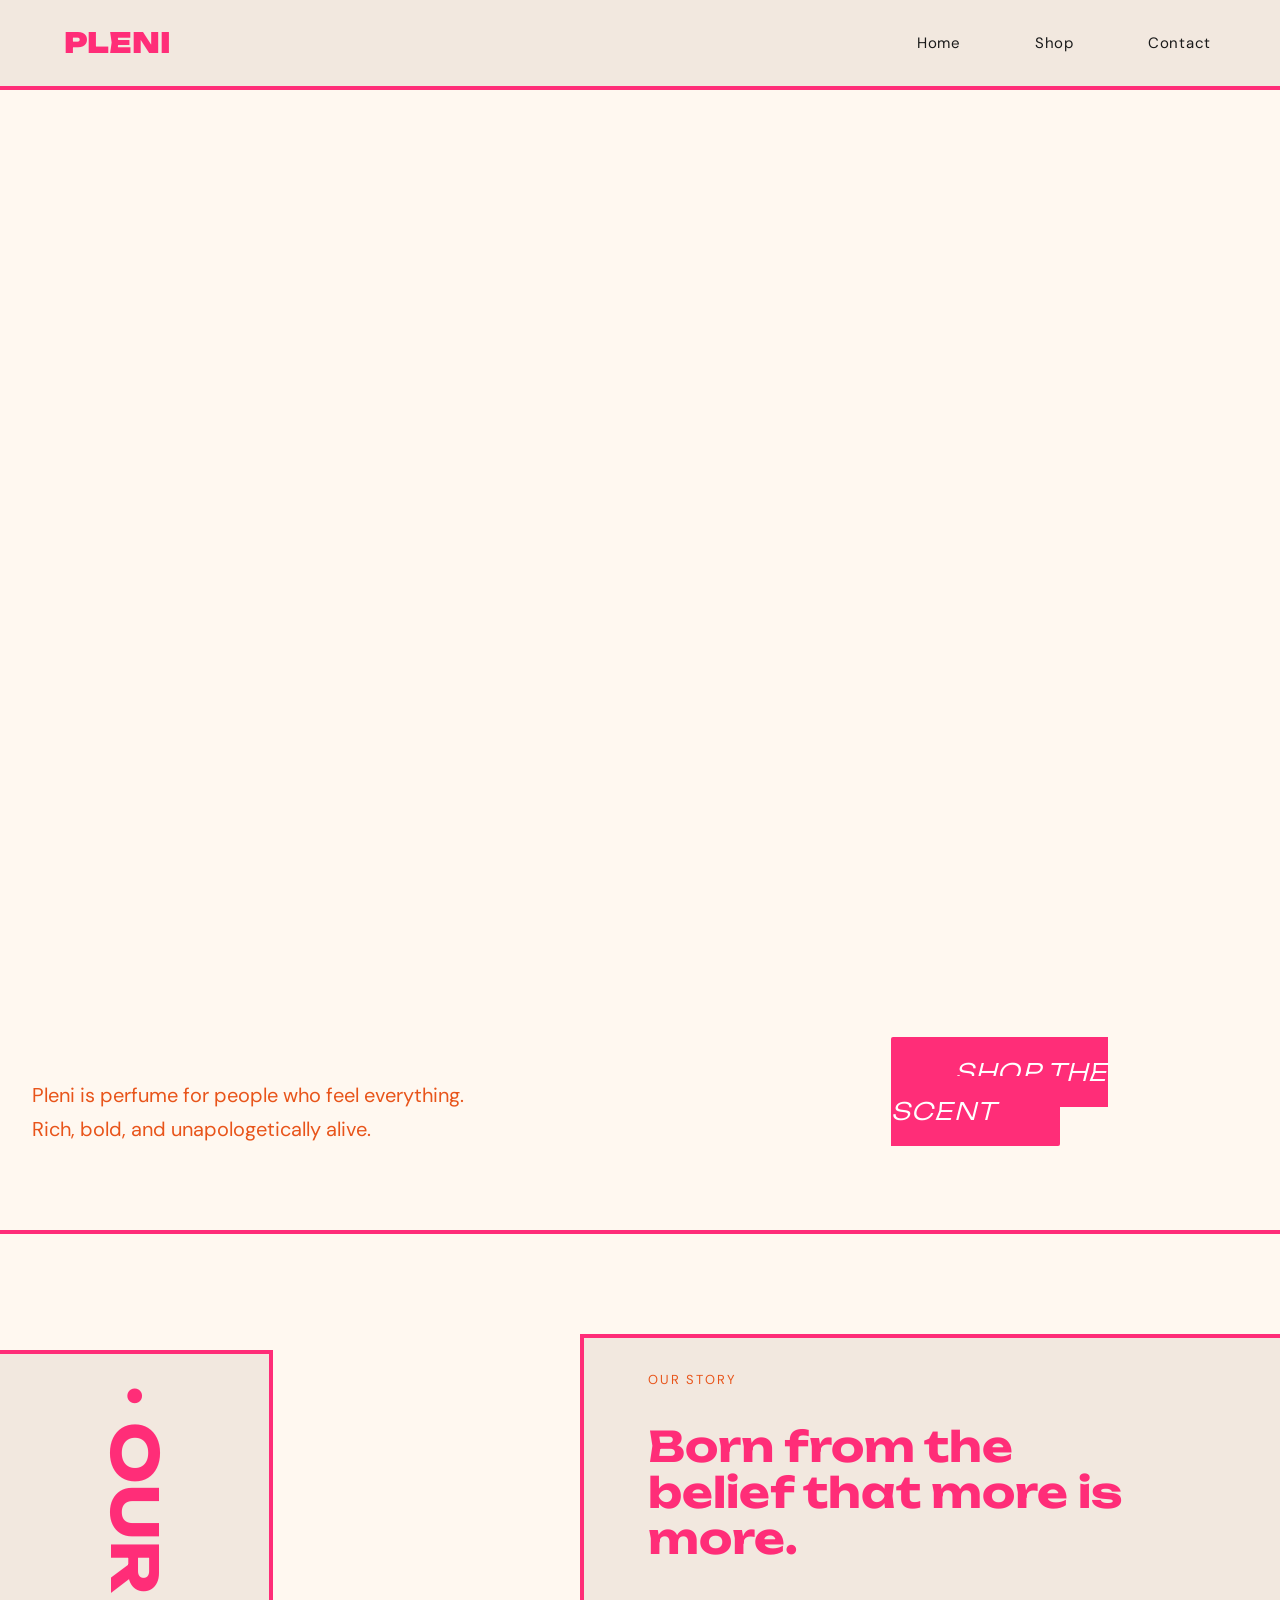
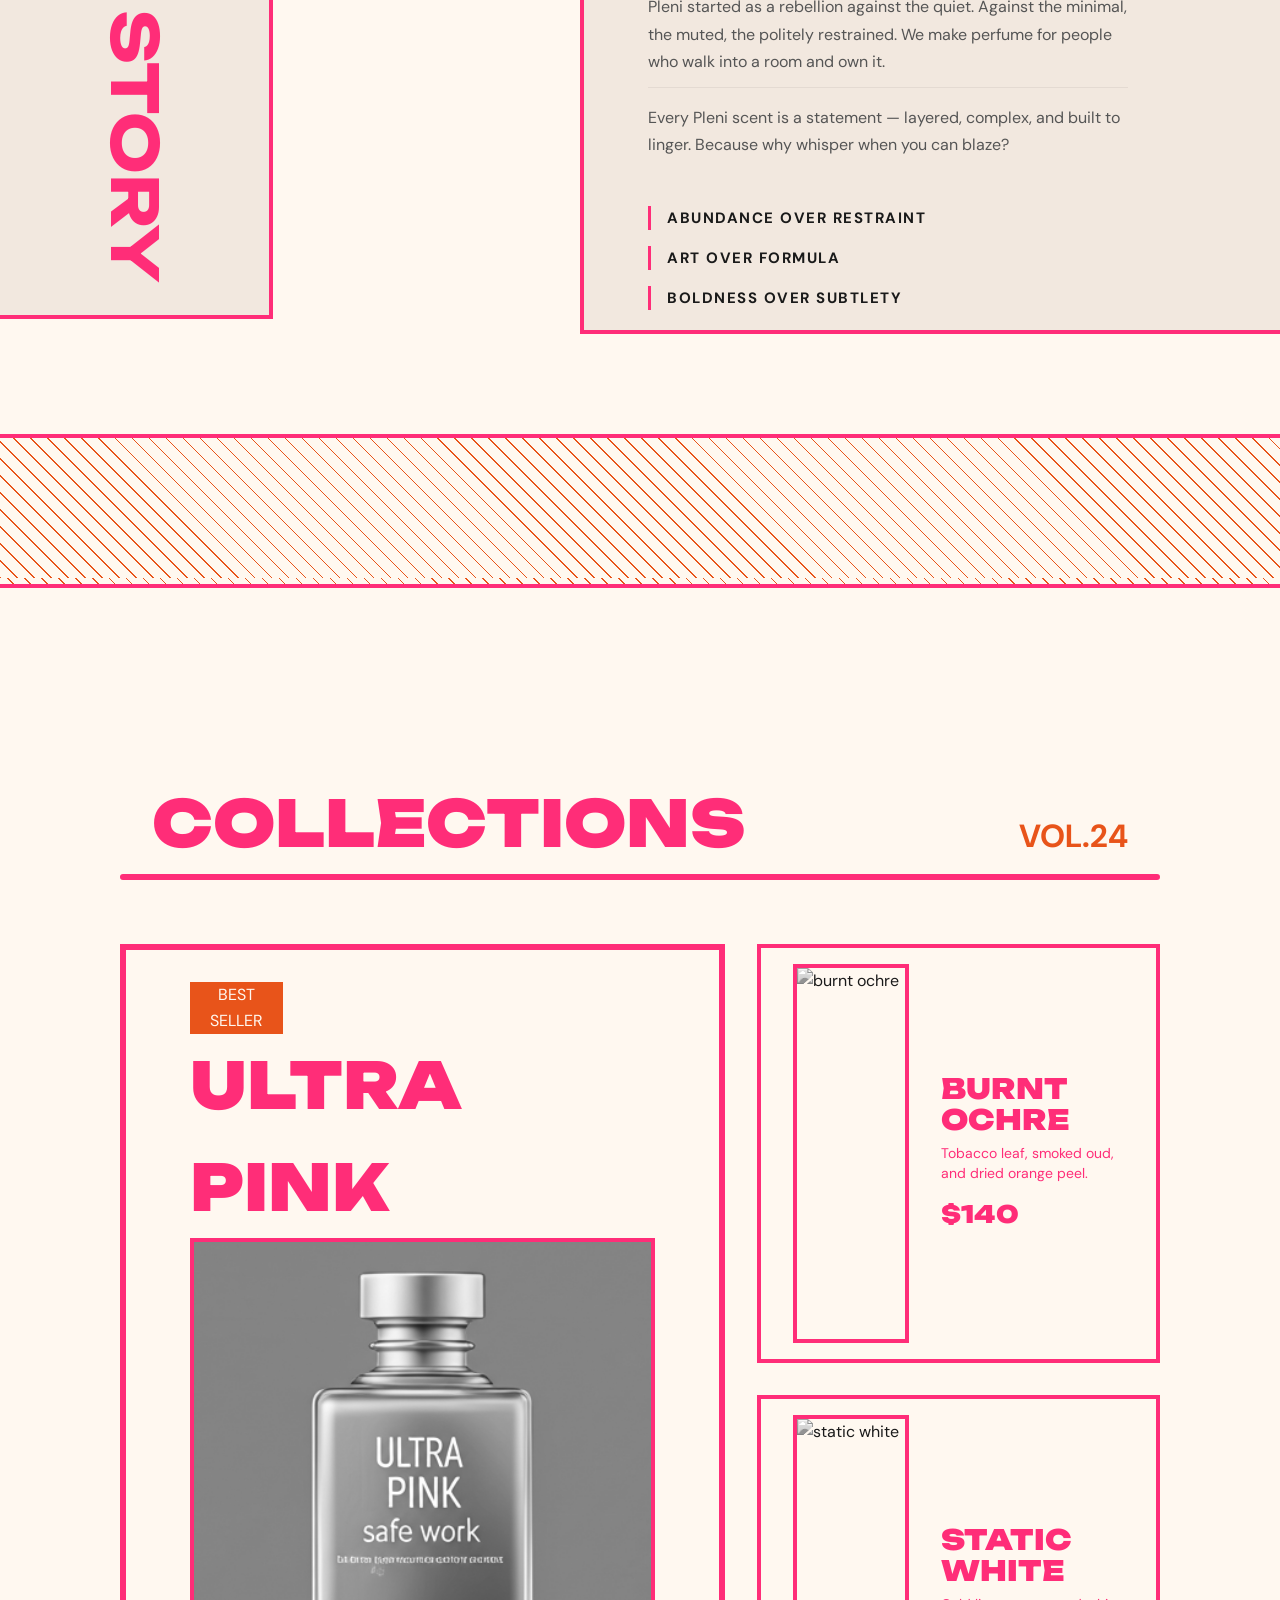
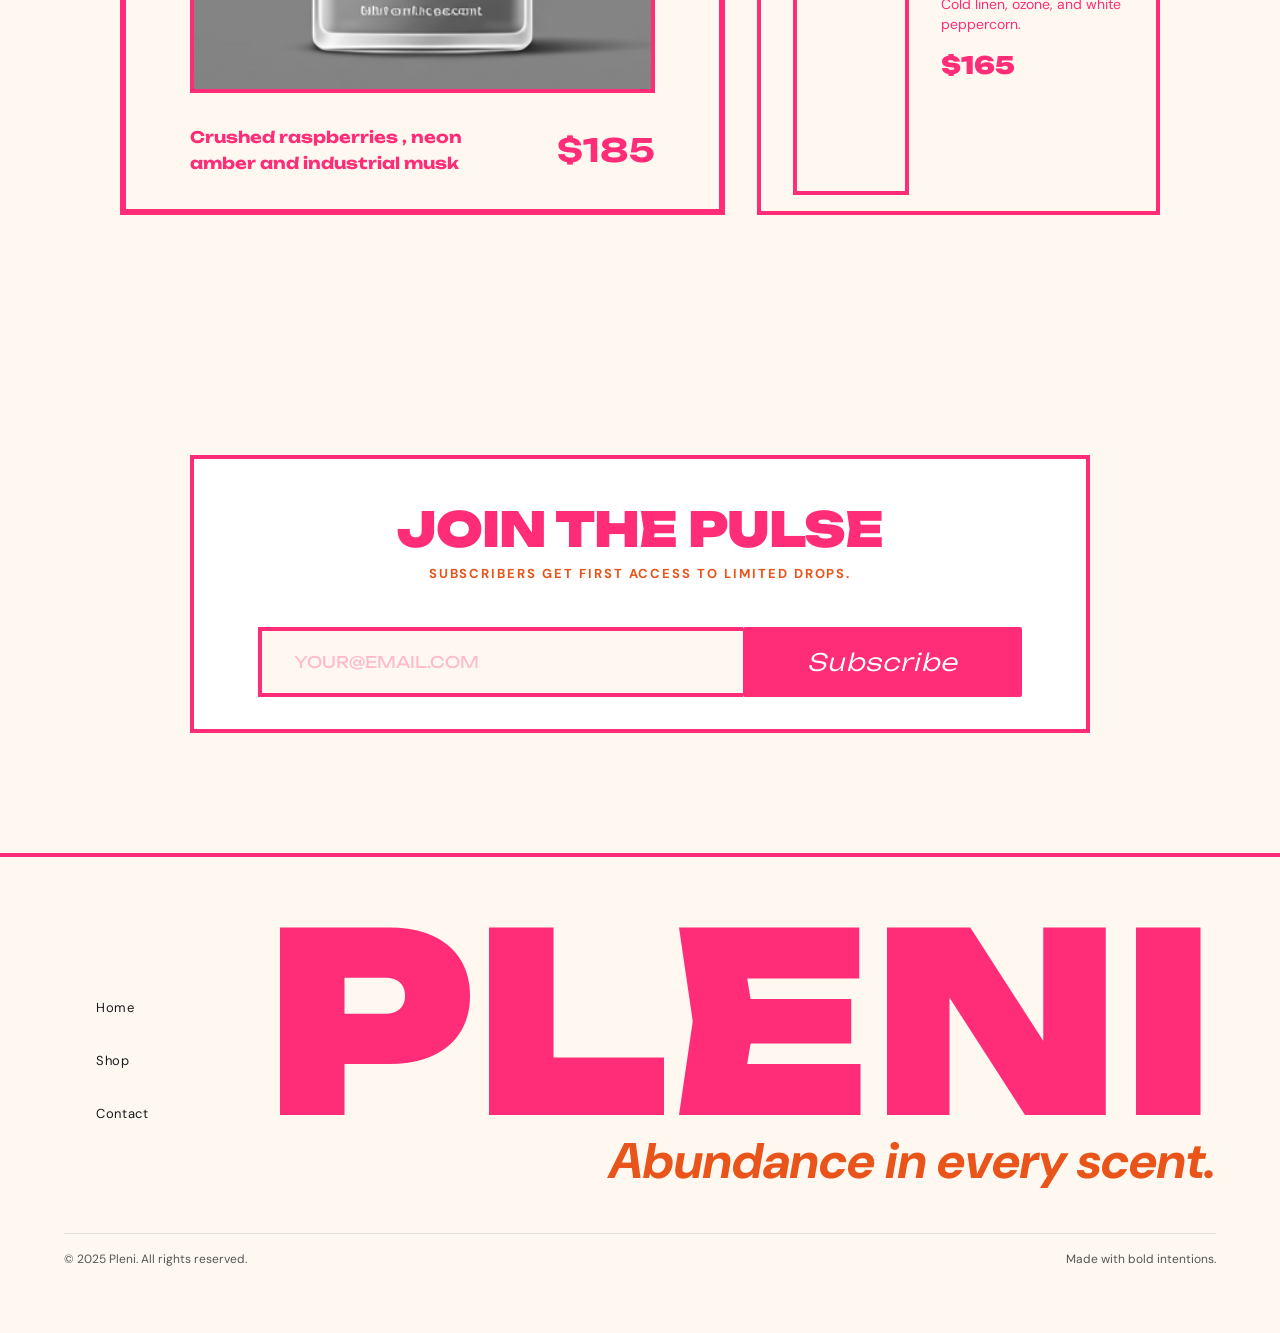
==== commit 6dc24145: "Merge pull request #2 from patrick856/main home-shop" ====
--- a/index.html
+++ b/index.html
@@ -10,12 +10,13 @@
     <link rel="preconnect" href="https://fonts.gstatic.com" crossorigin>
     <link rel="stylesheet"
         href="https://fonts.googleapis.com/css2?family=Unbounded:wght@400;700;900&family=DM+Sans:wght@300;400;500;800&display=swap"
-        media="print"
-        onload="this.media='all'">
+        media="print" onload="this.media='all'">
     <noscript>
-        <link rel="stylesheet" href="https://fonts.googleapis.com/css2?family=Unbounded:wght@400;700;900&family=DM+Sans:wght@300;400;500;800&display=swap">
+        <link rel="stylesheet"
+            href="https://fonts.googleapis.com/css2?family=Unbounded:wght@400;700;900&family=DM+Sans:wght@300;400;500;800&display=swap">
     </noscript>
-    <meta name="description" content="Pleni is perfume for people who feel everything. Rich, bold, and unapologetically alive. Shop our signature scent and experience abundance in every spritz.">
+    <meta name="description"
+        content="Pleni is perfume for people who feel everything. Rich, bold, and unapologetically alive. Shop our signature scent and experience abundance in every spritz.">
 </head>
 
 <body>
@@ -38,7 +39,7 @@
         </ul>
     </nav>
 
-        <main>
+    <main>
         <section class="hero-section" id="hero">
             <div class="hero__text">
                 <h1 class="hero__title">WEAR YOUR <br><span class="hero-title-span">ABUNDANCE.</span></h1>
@@ -65,12 +66,14 @@
                 </h2>
 
                 <p class="about__body">
-                    Pleni started as a rebellion against the quiet. Against the minimal, the muted, the politely restrained.
+                    Pleni started as a rebellion against the quiet. Against the minimal, the muted, the politely
+                    restrained.
                     We make perfume for people who walk into a room and own it.
                 </p>
 
                 <p class="about__body">
-                    Every Pleni scent is a statement — layered, complex, and built to linger. Because why whisper when you
+                    Every Pleni scent is a statement — layered, complex, and built to linger. Because why whisper when
+                    you
                     can blaze?
                 </p>
 
@@ -84,61 +87,62 @@
         </section>
 
         <section class="separator-image separator-lines"></section>
-        <section class="shop-home-head_container">
-            <section class="shop-home_header">
-                <h2 class="collection-header">COLLECTIONS</h2>
-                <p class="collection-volume">VOL.24</p>
-            </section>
-            <hr class="home-shop_sperator">
-        </section>
-        <section class="collection-grid">
-            <div class="left-grid">
-                <div class="left-grid_header">
-                    <p class="best-seller">BEST SELLER</p>
-                    <h1 class="left-grid_title">ULTRA PINK</h1>
-                </div>    
-                <div>
-                    <img src="images/shop-hero-main-card.png" alt="Ultra Pink Perfume Bottle" class="left-grid_image">
+
+        <section class="home-shop-section">
+            <div class="shop-home-head_container">
+                <div class="shop-home_header">
+                    <h2 class="collection-header">COLLECTIONS</h2>
+                    <p class="collection-volume">VOL.24</p>
                 </div>
-                <div class="left-grid_description">
-                    <span class="left-grid_desc_title">Crushed raspberries , neon amber and industrial musk</span>
-                    <span class="left-grid_price">$185</span>
-                </div>
+                <hr class="home-shop_sperator">
             </div>
-            
-            <div class="right-grid">
-                <div class="right-grid_top">                    
-                    <div>
-                        <img src="images/shop-hero-side-top.png" alt="burnt ochre" class="right-grid-top-image">
+
+            <div class="collection-grid">
+                <div class="left-grid">
+                    <div class="left-grid_header">
+                        <p class="best-seller">BEST SELLER</p>
+                        <h1 class="left-grid_title">ULTRA PINK</h1>
                     </div>
-                    <div class="right-grid_top_desc">
-                        <h1>BURNT OCHRE</h1>
-                        <p>Tobacco leaf , smoked oud and dried orange peel</p>
-                        <p>140$</p>
+                    <div class="img-wrapper">
+                        <img src="images/home-shop.png" alt="Ultra Pink Perfume Bottle" class="left-grid_image">
                     </div>
-
+                    <div class="left-grid_description">
+                        <span class="left-grid_desc_title">Crushed raspberries , neon amber and industrial musk</span>
+                        <span class="left-grid_price">$185</span>
+                    </div>
                 </div>
 
-                <div class="right-grid_bottom">
-                    <div>
-                        <img src="images/shop-hero-side-top.png" alt="burnt ochre" class="right-grid-bottom-image">
+                <div class="right-grid right-grid_top">
+                    <div class="img-wrapper">
+                        <img src="images/shop-hero-side-top.png" alt="burnt ochre" class="right-grid_image">
                     </div>
-                    <div class="right-grid_bottom_desc">
-                        <h1>BURNT OCHRE</h1>
-                        <p>Tobacco leaf , smoked oud and dried orange peel</p>
-                        <p>140$</p>
+                    <div class="right-grid_desc">
+                        <h1 class="right-grid_title">BURNT OCHRE</h1>
+                        <p class="right-grid_body">Tobacco leaf, smoked oud, and dried orange peel.</p>
+                        <p class="right-grid_price">$140</p>
                     </div>
+                </div>
 
+                <div class="right-grid right-grid_bottom">
+                    <div class="img-wrapper">
+                        <img src="images/shop-hero-side-bottom.png" alt="static white" class="right-grid_image">
+                    </div>
+                    <div class="right-grid_desc">
+                        <h1 class="right-grid_title">STATIC WHITE</h1>
+                        <p class="right-grid_body">Cold linen, ozone, and white peppercorn.</p>
+                        <p class="right-grid_price">$165</p>
+                    </div>
                 </div>
             </div>
         </section>
+
         <section class="subscribe-section">
             <div class="subscribe-inner">
                 <h3 class="subscribe-title">Join The Pulse</h3>
                 <p class="subscribe-subtitle">Subscribers get first access to limited drops.</p>
                 <form class="subscribe-form">
-                <input class="subscribe-input" type="email" placeholder="YOUR@EMAIL.COM" required>
-                <button type="submit" class="btn btn--primary">Subscribe</button>
+                    <input class="subscribe-input" type="email" placeholder="YOUR@EMAIL.COM" required>
+                    <button type="submit" class="btn btn--primary">Subscribe</button>
                 </form>
             </div>
         </section>
--- a/styles.css
+++ b/styles.css
@@ -58,8 +58,8 @@
   scroll-behavior: smooth;
 }
 
-body::-webkit-scrollbar { 
-    display: none; 
+body::-webkit-scrollbar {
+  display: none;
 }
 
 
@@ -226,7 +226,7 @@
   background-image: url(/images/home-hero.jpeg);
   background-size: cover;
   background-position: center;
-  filter: grayscale(100%);
+  filter: grayscale(40%);
   z-index: -1;
 }
 
@@ -265,7 +265,7 @@
   margin-bottom: 20px;
   line-height: 1.7;
   max-width: 450px;
-  margin-top:50px;
+  margin-top: 50px;
 }
 
 .hero-button {
@@ -282,7 +282,8 @@
   transition: background-color 0.3s;
   transition-delay: 1ms;
 }
-.hero-button .btn--primary:hover{
+
+.hero-button .btn--primary:hover {
   background-color: var(--secondary-color);
   color: var(--white);
 }
@@ -414,176 +415,172 @@
   border-bottom: var(--border);
 }
 
-/* shop home header and volume */
+/* home shop */
+
+.home-shop-section {
+  height: fit-content;
+  margin: var(--spacing-xl);
+}
+
+.shop-home-head_container {
+  margin-bottom: var(--spacing-lg);
+}
+
 .shop-home_header {
   display: flex;
-  flex-direction: row;
   justify-content: space-between;
-  margin-top: var(--spacing-lg);
+  align-items: baseline;
   padding: 0 var(--spacing-md);
+  padding-top: var(--spacing-lg);
   text-align: center;
 }
-.home-shop_sperator{
-  border:none;
+
+.home-shop_sperator {
+  border: none;
   height: 5px;
   border-style: solid;
   border-radius: 5px;
-  padding: 0  var(--spacing-md);
-  color: var(--primary-color);
-  margin:auto;
-  width: 97%;
-}
-.collection-header{
+  padding: 0 var(--spacing-md);
+  color: var(--primary-color);
+  width: 100%;
+}
+
+.collection-header {
   font-family: var(--heading-font);
   font-size: var(--spacing-lg);
   font-weight: 900;
   color: var(--primary-color);
 }
-.collection-volume{
+
+.collection-volume {
   font-family: var(--body-font);
   font-size: var(--spacing-md);
   font-weight: 700;
   color: var(--secondary-color);
-  margin-top: var(--spacing-lg);
 }
 
 /*shop-home grid*/
-.collection-grid{
-  margin: var(--spacing-lg) var(--spacing-md);
-  padding: 0 var(--spacing-md);
-  height: 800px;
-  width: 100%;
-  max-width: 2000px;
-  display: flex;
-  flex-direction: row;
-  gap: var(--spacing-lg);
-  margin: var(--spacing-lg) var(--spacing-lg);
-  width: 90%; 
-  max-width: 1400px;
-  margin: var(--spacing-xl) auto; 
-  display: flex;
-  flex-direction: row;
-  gap: var(--spacing-lg);
-  box-sizing: border-box; 
+.collection-grid {
+  display: grid;
+  grid-template-columns: 3fr 2fr;
+  grid-template-rows: 1fr 1fr;
+  gap: var(--spacing-md);
   height: auto;
 }
-.collection-grid {
-  display: flex;
-  flex-direction: row;
-  gap: var(--spacing-lg);
-  align-items: center; /* This vertically centers the left and right sides */
-  justify-content: center; /* Additional horizontal insurance */
-}
+
 /*left grid*/
-.left-grid{
+.left-grid {
   border: 6px solid var(--primary-color);
-  height: 104%;
-  width: 40%;
-  padding: var(--spacing-lg);
-}
-.best-seller{
+  padding: var(--spacing-md) var(--spacing-lg);
+  grid-row: span 2;
+}
+
+.best-seller {
   color: var(--page-background);
   background-color: var(--secondary-color);
   width: 20%;
   text-align: center;
 }
-.left-grid_title{
+
+.left-grid_title {
   font-family: var(--heading-font);
   font-size: var(--spacing-lg);
   font-weight: 900;
   color: var(--primary-color);
 }
-.left-grid_image{
-  width: 100%;
-  height:500px;
-  border : 6px solid var(--primary-color);
-}
-.left-grid_description{
+
+.left-grid_image {
+  width: 100%;
+  height: 100%;
+  filter: grayscale(100%);
+  display: block;
+}
+
+.img-wrapper {
+  overflow: hidden;
+  border: var(--border);
+}
+
+.left-grid_description {
   display: flex;
   flex-direction: row;
   justify-content: space-between;
-}
-.left-grid_desc_title{
-  color:var(--primary-color);
+  margin-top: var(--spacing-md);
+}
+
+.left-grid_desc_title {
+  color: var(--primary-color);
   font-family: var(--heading-font);
   font-size: var(--spacing-sm);
   font-weight: 700;
   width: 70%;
 }
-.left-grid_price{
+
+.left-grid_price {
   font-family: var(--heading-font);
   font-size: var(--spacing-md);
   font-weight: 700;
   color: var(--primary-color);
 }
 
-/* right grid */
-.right-grid{
+/* Right grid specific layout */
+.right-grid {
+  border: var(--border);
+  padding: var(--spacing-sm) var(--spacing-md);
+  display: flex;
+  flex-direction: row;
+  align-items: stretch;
+  gap: var(--spacing-md);
+}
+
+.right-grid .img-wrapper {
+  flex: 0 0 35%;
+  overflow: hidden;
+  border: var(--border);
+  display: flex;
+  min-height: 0;
+}
+
+.right-grid_image {
+  width: 100%;
+  height: 100%;
+  object-fit: cover;
+  filter: grayscale(100%);
+  display: block;
+}
+
+.right-grid_desc {
   display: flex;
   flex-direction: column;
-  gap: var(--spacing-md);
-}
-/*right-top gird*/
-.right-grid_top{
-  display: flex;
-  flex-direction: row;
   justify-content: center;
-  gap: var(--spacing-md);
-  border: 6px solid var(--primary-color);
-  height: 50%;
-  width: 100%;
-  padding: var(--spacing-lg);
-}
-
-
-.right-grid_top_desc{
-  color: var(--primary-color);
-  text-align: left;
-  margin: auto;
-}
-.right-grid-top-image{
-  width: 100%;
-  height: 100%;
-  border: 6px solid var(--primary-color);
-}
-
-/*right-bottom grid*/
-
-.right-grid_bottom{
-  display: flex;
-  flex-direction: row;
-  justify-content: center;
-  gap: var(--spacing-md);
-  border: 6px solid var(--primary-color);
-  height: 50%;
-  width: 100%;
-  padding: var(--spacing-lg);
-}
-
-
-.right-grid_bottom_desc{
-  color: var(--primary-color);
-  text-align: left;
-  margin: auto;
-}
-.right-grid-bottom-image{
-  width: 100%;
-  height: 100%;
-  border: 6px solid var(--primary-color);
-}
-
-.left-grid {
-  flex: 1; /* Takes up 1.5 portions of space */
-  border: 6px solid var(--primary-color);
-  padding: var(--spacing-lg);
-}
-
-.right-grid {
-  flex: 0.5; /* Takes up 0.5 portions of space */
-  display: flex;
-  flex-direction: column;
-  gap: var(--spacing-md);
-}
+  flex: 1;
+}
+
+.right-grid_title {
+  font-family: var(--heading-font);
+  font-size: 28px;
+  font-weight: 900;
+  color: var(--primary-color);
+  line-height: 1.1;
+  margin-bottom: 8px;
+}
+
+.right-grid_body {
+  color: var(--primary-color);
+  font-family: var(--body-font);
+  font-size: 14px;
+  line-height: 1.4;
+  margin-bottom: 12px;
+}
+
+.right-grid_price {
+  font-family: var(--heading-font);
+  font-size: 24px;
+  font-weight: 900;
+  color: var(--primary-color);
+}
+
+
 /* ═══════════════════════════════════════
    SUBSCRIBE
 ═══════════════════════════════════════ */
@@ -624,7 +621,7 @@
   text-transform: uppercase;
   letter-spacing: 0.15em;
   font-weight: 700;
-  margin-bottom: 10px;  
+  margin-bottom: 10px;
 }
 
 .subscribe-form {
@@ -657,10 +654,12 @@
   transition: background-color 0.3s;
   transition-delay: 1ms;
 }
-.subscribe-form .btn--primary:hover{
+
+.subscribe-form .btn--primary:hover {
   background-color: var(--secondary-color);
   color: var(--white);
 }
+
 /* footer */
 
 footer {
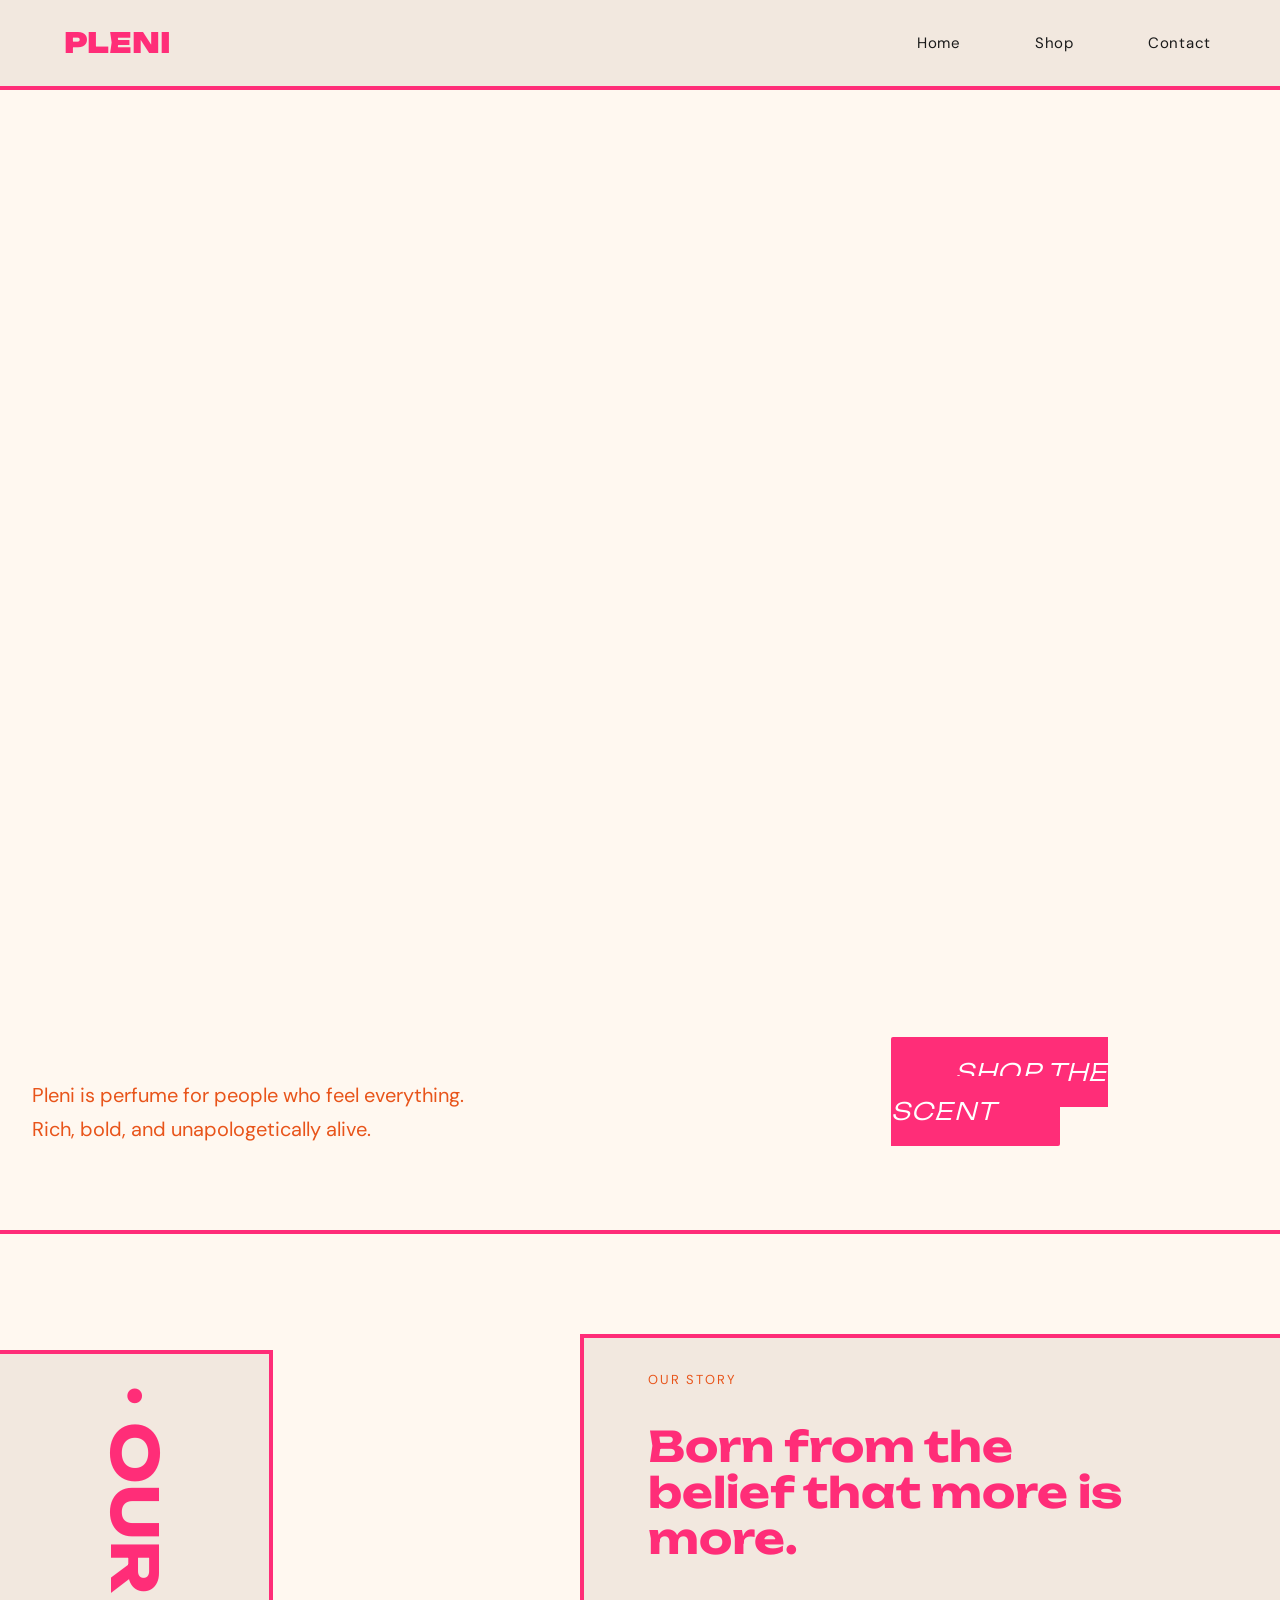
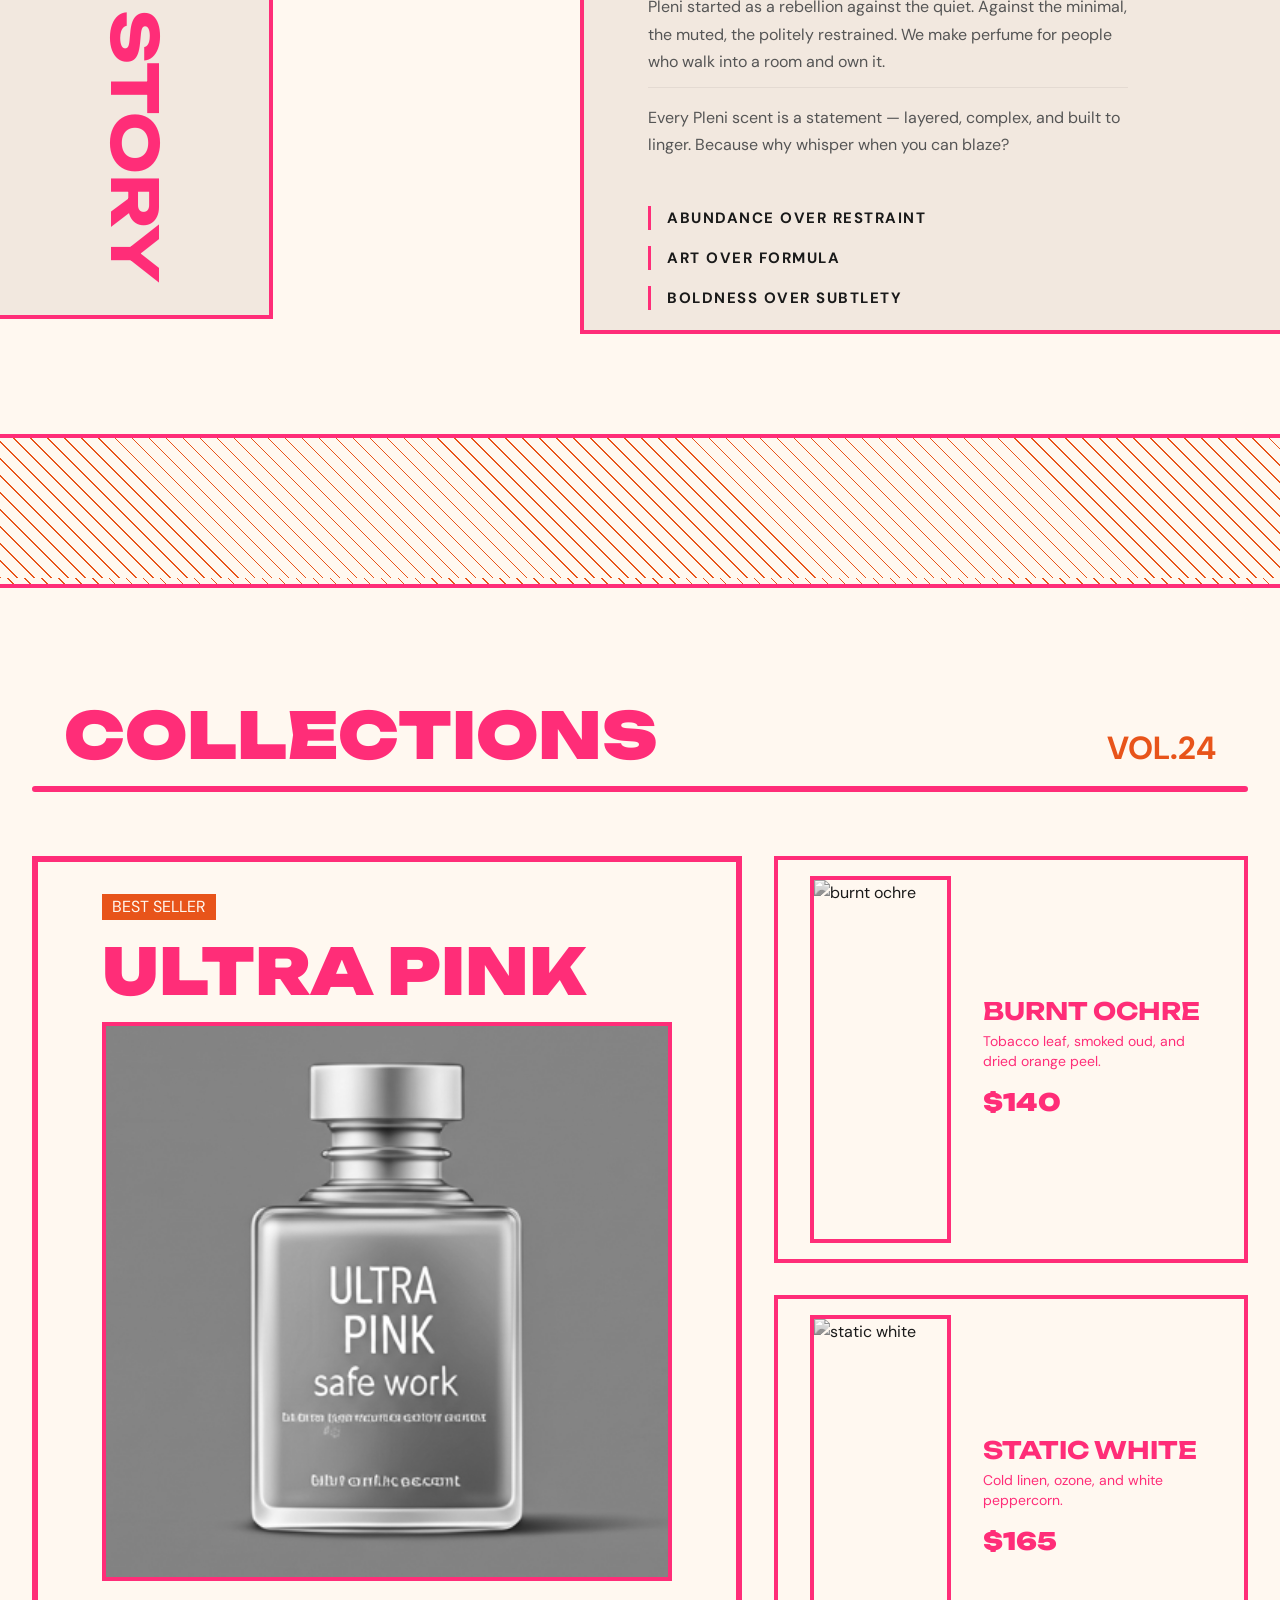
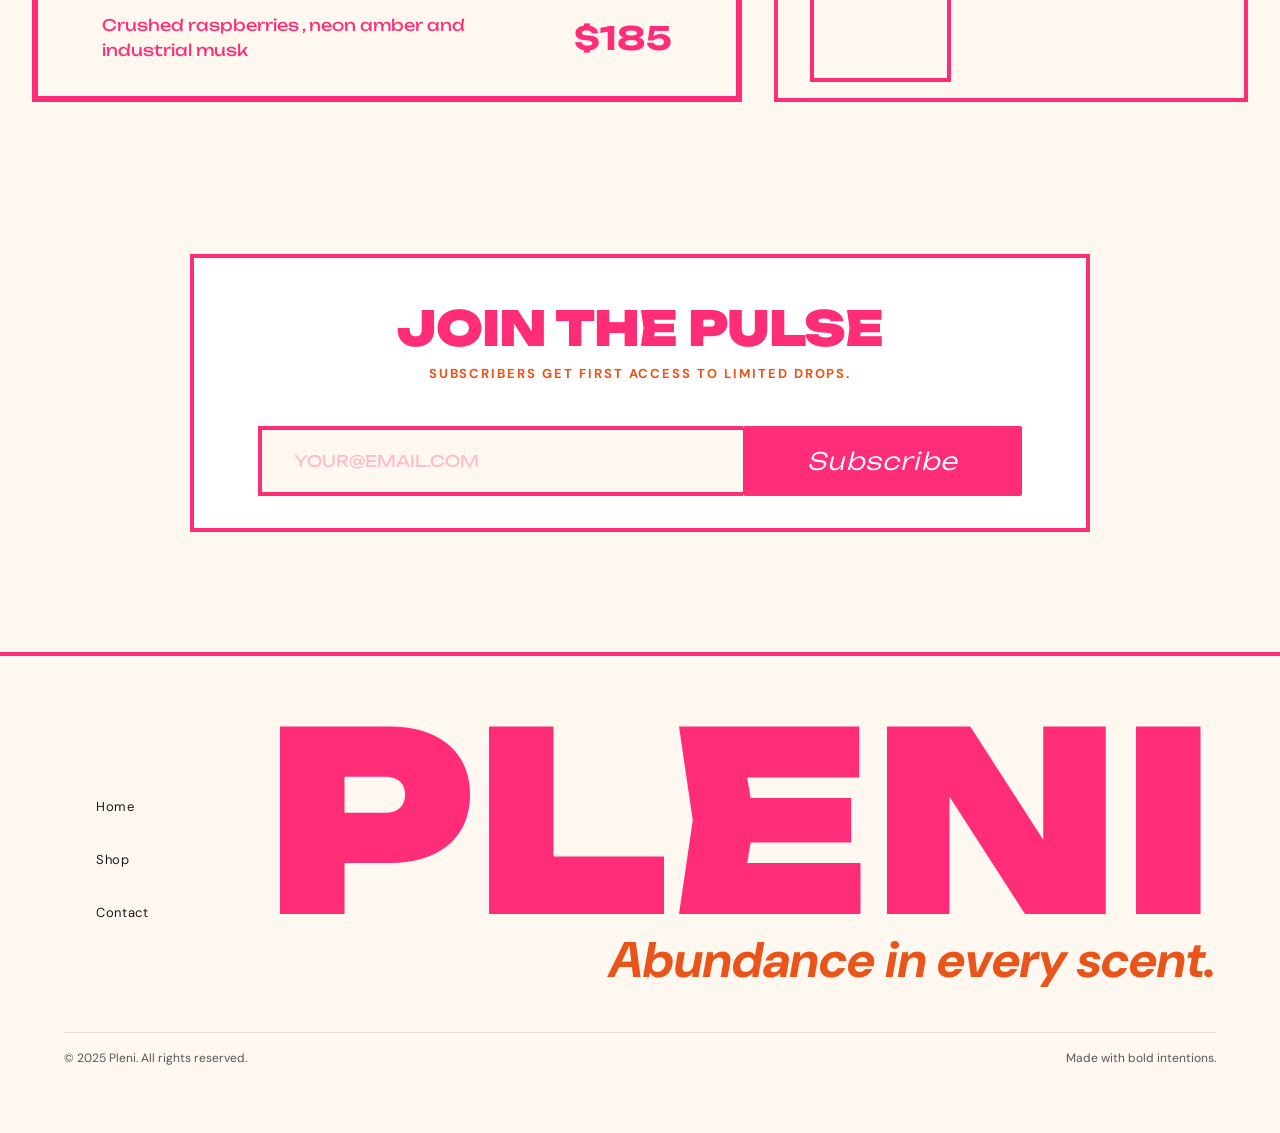
==== commit b95b70fd: "Merge branch 'patrick856:main' into main" ====
--- a/index.html
+++ b/index.html
@@ -98,41 +98,46 @@
             </div>
 
             <div class="collection-grid">
-                <div class="left-grid">
-                    <div class="left-grid_header">
-                        <p class="best-seller">BEST SELLER</p>
-                        <h1 class="left-grid_title">ULTRA PINK</h1>
+                <a href="shop.html" class="card-link">
+                    <div class="left-grid">
+                        <div class="left-grid_header">
+                            <p class="best-seller">BEST SELLER</p>
+                            <h1 class="left-grid_title">ULTRA PINK</h1>
+                        </div>
+                        <div class="img-wrapper">
+                            <img src="images/home-shop.png" alt="Ultra Pink Perfume Bottle" class="left-grid_image">
+                        </div>
+                        <div class="left-grid_description">
+                            <span class="left-grid_desc_title">Crushed raspberries , neon amber and industrial musk</span>
+                            <span class="left-grid_price">$185</span>
+                        </div>
                     </div>
-                    <div class="img-wrapper">
-                        <img src="images/home-shop.png" alt="Ultra Pink Perfume Bottle" class="left-grid_image">
+                </a>
+                <a href="shop.html" class="card-link">
+                    <div class="right-grid right-grid_top">
+                        <div class="img-wrapper">
+                            <img src="images/shop-hero-side-top.png" alt="burnt ochre" class="right-grid_image">
+                        </div>
+                        <div class="right-grid_desc">
+                            <h1 class="right-grid_title">BURNT OCHRE</h1>
+                            <p class="right-grid_body">Tobacco leaf, smoked oud, and dried orange peel.</p>
+                            <p class="right-grid_price">$140</p>
+                        </div>
                     </div>
-                    <div class="left-grid_description">
-                        <span class="left-grid_desc_title">Crushed raspberries , neon amber and industrial musk</span>
-                        <span class="left-grid_price">$185</span>
+                </a>
+
+                <a href="shop.html" class="card-link">
+                    <div class="right-grid right-grid_bottom">
+                        <div class="img-wrapper">
+                            <img src="images/shop-hero-side-top.png" alt="static white" class="right-grid_image">
+                        </div>
+                        <div class="right-grid_desc">
+                            <h1 class="right-grid_title">STATIC WHITE</h1>
+                            <p class="right-grid_body">Cold linen, ozone, and white peppercorn.</p>
+                            <p class="right-grid_price">$165</p>
+                        </div>
                     </div>
-                </div>
-
-                <div class="right-grid right-grid_top">
-                    <div class="img-wrapper">
-                        <img src="images/shop-hero-side-top.png" alt="burnt ochre" class="right-grid_image">
-                    </div>
-                    <div class="right-grid_desc">
-                        <h1 class="right-grid_title">BURNT OCHRE</h1>
-                        <p class="right-grid_body">Tobacco leaf, smoked oud, and dried orange peel.</p>
-                        <p class="right-grid_price">$140</p>
-                    </div>
-                </div>
-
-                <div class="right-grid right-grid_bottom">
-                    <div class="img-wrapper">
-                        <img src="images/shop-hero-side-bottom.png" alt="static white" class="right-grid_image">
-                    </div>
-                    <div class="right-grid_desc">
-                        <h1 class="right-grid_title">STATIC WHITE</h1>
-                        <p class="right-grid_body">Cold linen, ozone, and white peppercorn.</p>
-                        <p class="right-grid_price">$165</p>
-                    </div>
-                </div>
+                </a>
             </div>
         </section>
 
--- a/styles.css
+++ b/styles.css
@@ -419,7 +419,7 @@
 
 .home-shop-section {
   height: fit-content;
-  margin: var(--spacing-xl);
+  margin: var(--spacing-md);
 }
 
 .shop-home-head_container {
@@ -512,7 +512,7 @@
   color: var(--primary-color);
   font-family: var(--heading-font);
   font-size: var(--spacing-sm);
-  font-weight: 700;
+  font-weight: 400;
   width: 70%;
 }
 
@@ -521,6 +521,20 @@
   font-size: var(--spacing-md);
   font-weight: 700;
   color: var(--primary-color);
+}
+
+.left-grid:hover {
+  background-color: var(--primary-color);
+
+  .left-grid_image {
+    filter: grayscale(0%);
+  }
+
+  .left-grid_title,
+  .left-grid_desc_title,
+  .left-grid_price {
+    color: var(--white)
+  }
 }
 
 /* Right grid specific layout */
@@ -558,8 +572,8 @@
 
 .right-grid_title {
   font-family: var(--heading-font);
-  font-size: 28px;
-  font-weight: 900;
+  font-size: 24px;
+  font-weight: 700;
   color: var(--primary-color);
   line-height: 1.1;
   margin-bottom: 8px;
@@ -580,6 +594,39 @@
   color: var(--primary-color);
 }
 
+.right-grid:hover {
+  background-color: var(--primary-color);
+
+  .right-grid_image {
+    filter: grayscale(0%);
+  }
+
+  .right-grid_title,
+  .right-grid_body,
+  .right-grid_price {
+    color: var(--white);
+  }
+}
+
+.right-grid_top:hover {
+  background-color: var(--secondary-color);
+
+  .right-grid_image {
+    filter: grayscale(0%);
+  }
+
+  .right-grid_title,
+  .right-grid_body,
+  .right-grid_price {
+    color: var(--white);
+  }
+}
+
+.card-link {
+  text-decoration: none;
+  color: inherit; 
+  display: contents;
+}
 
 /* ═══════════════════════════════════════
    SUBSCRIBE
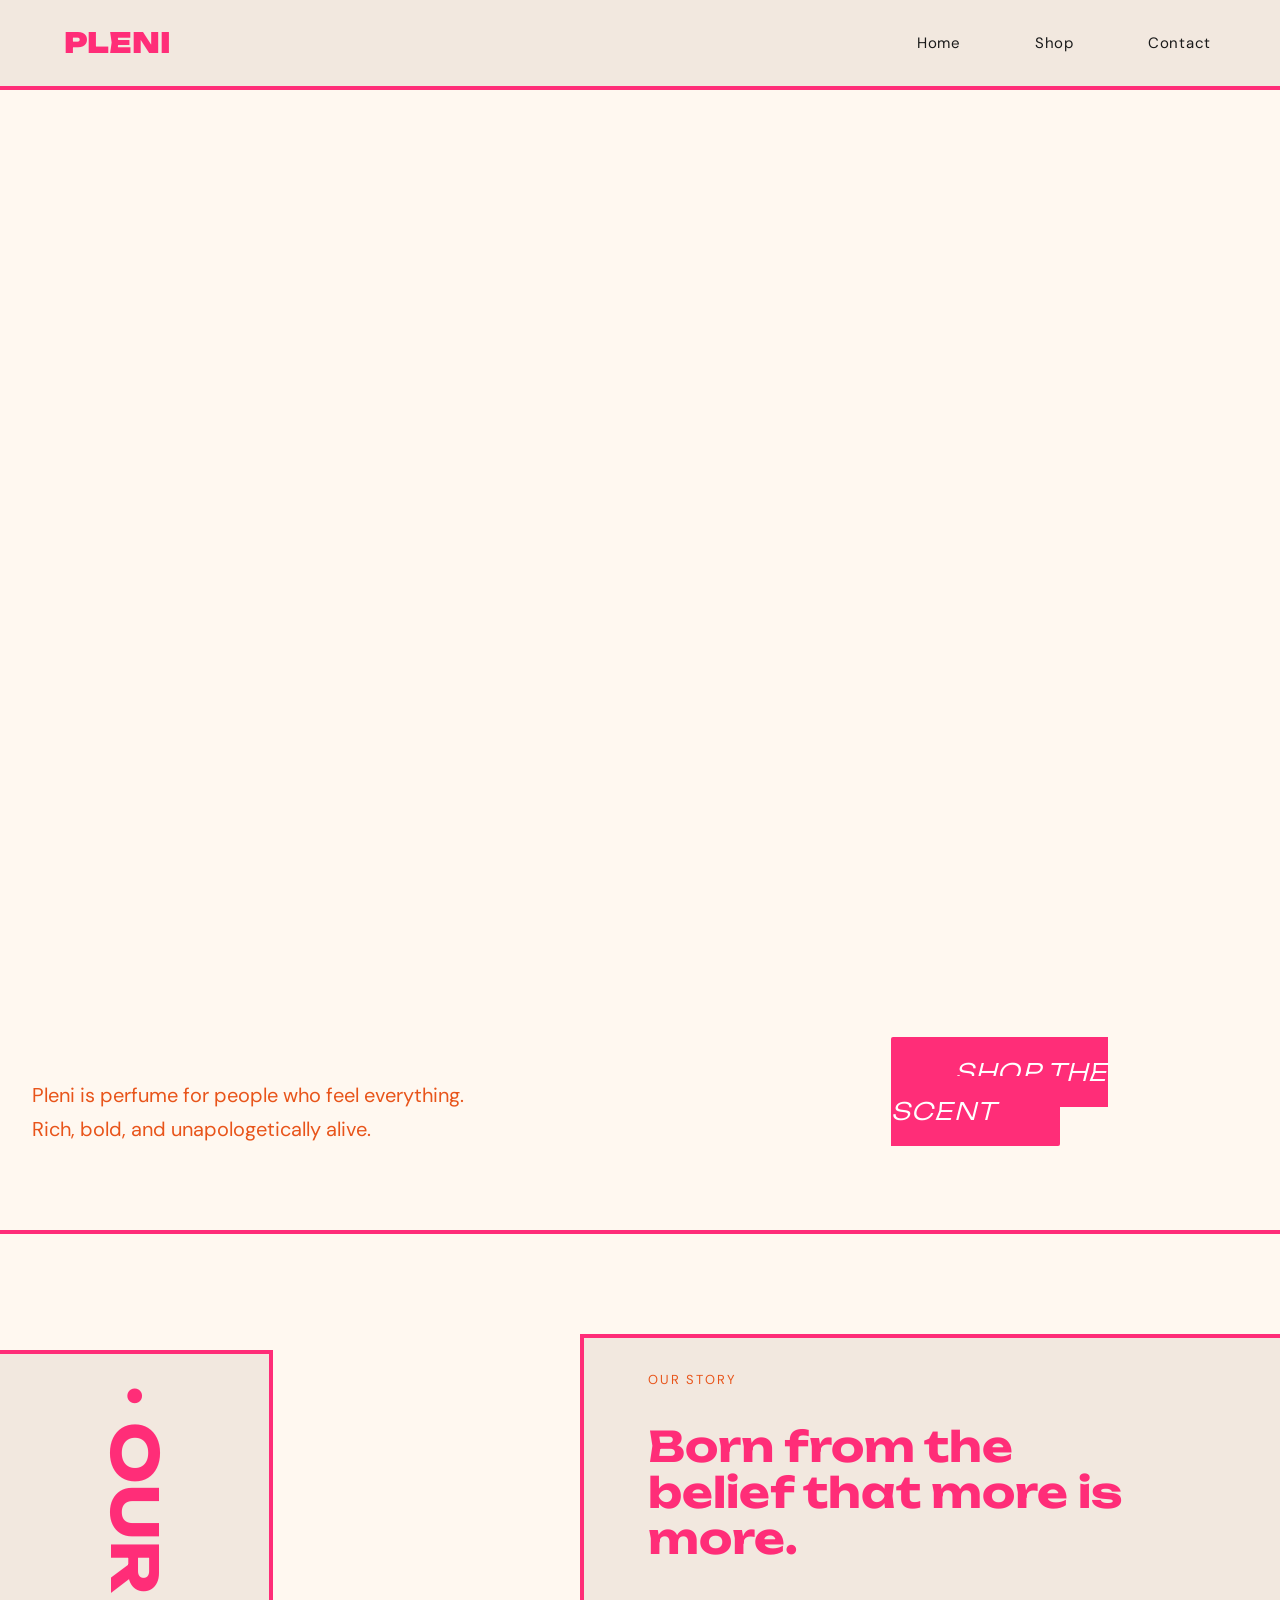
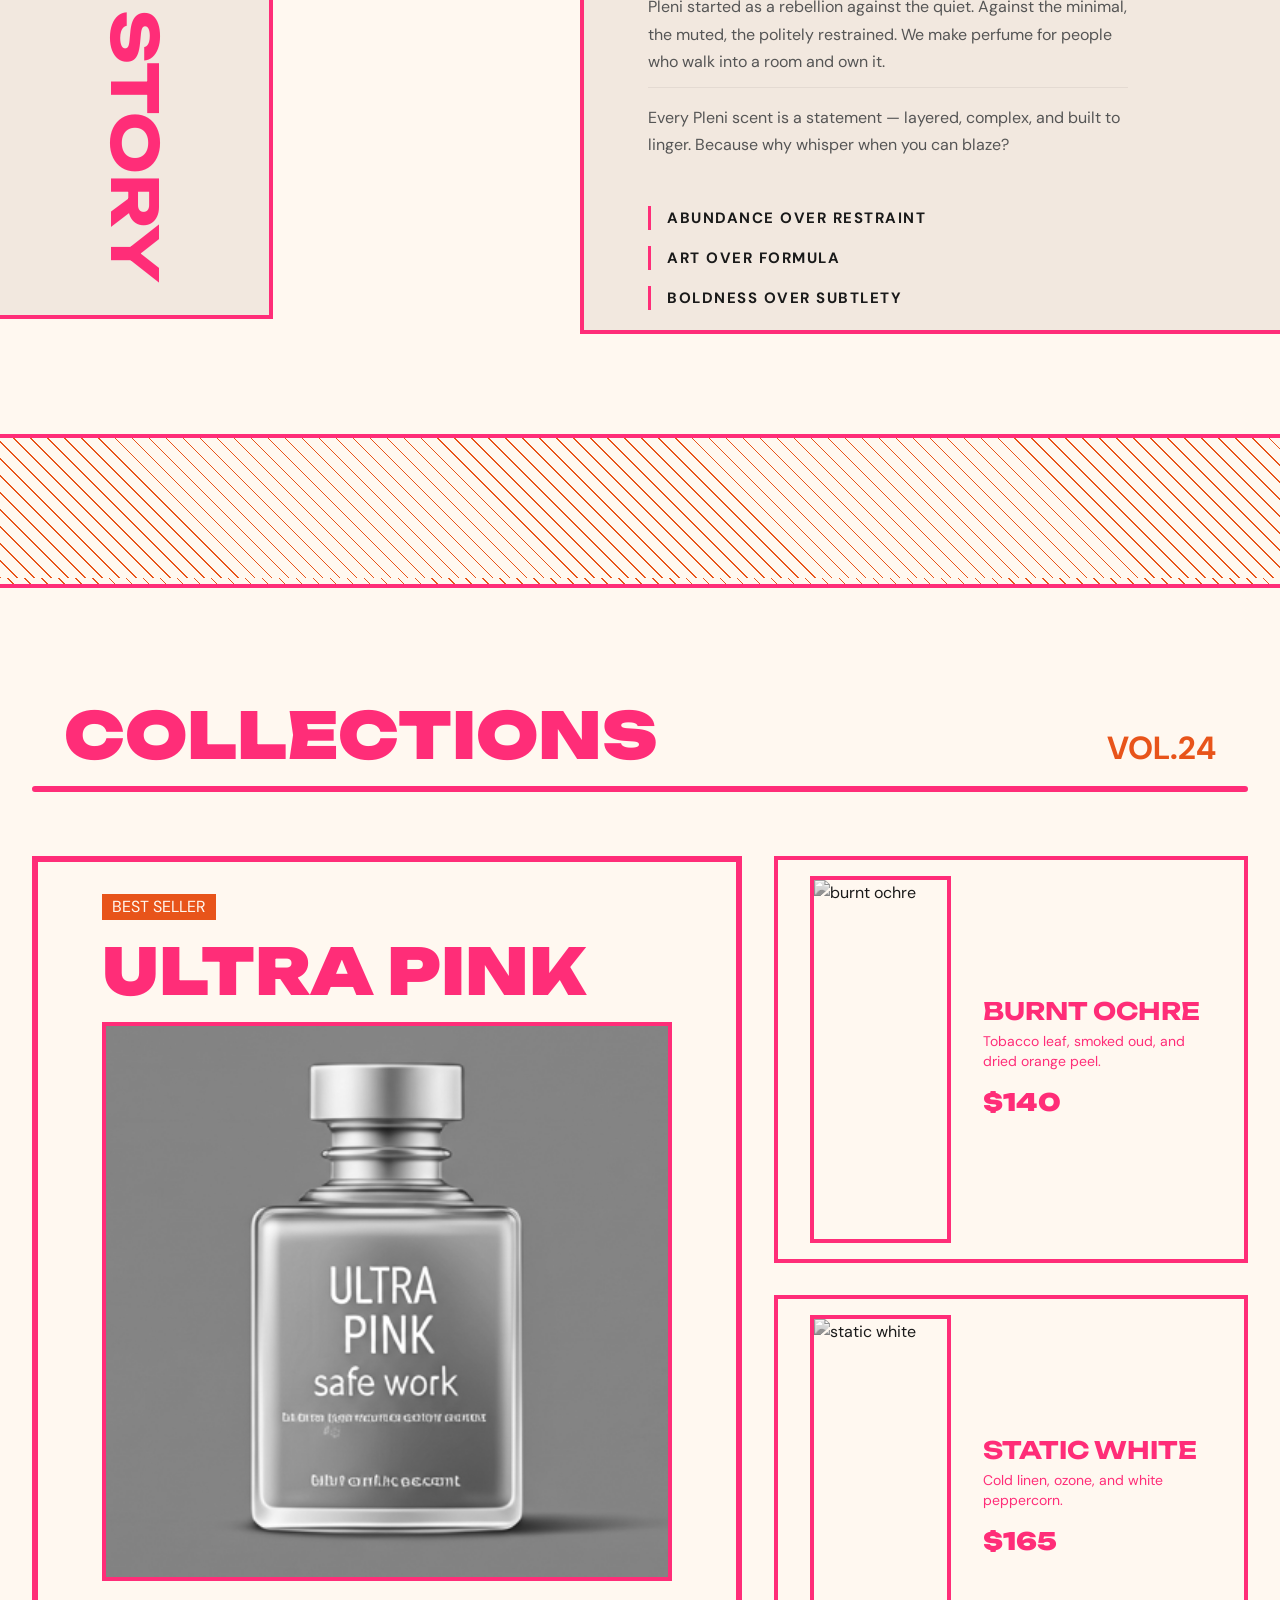
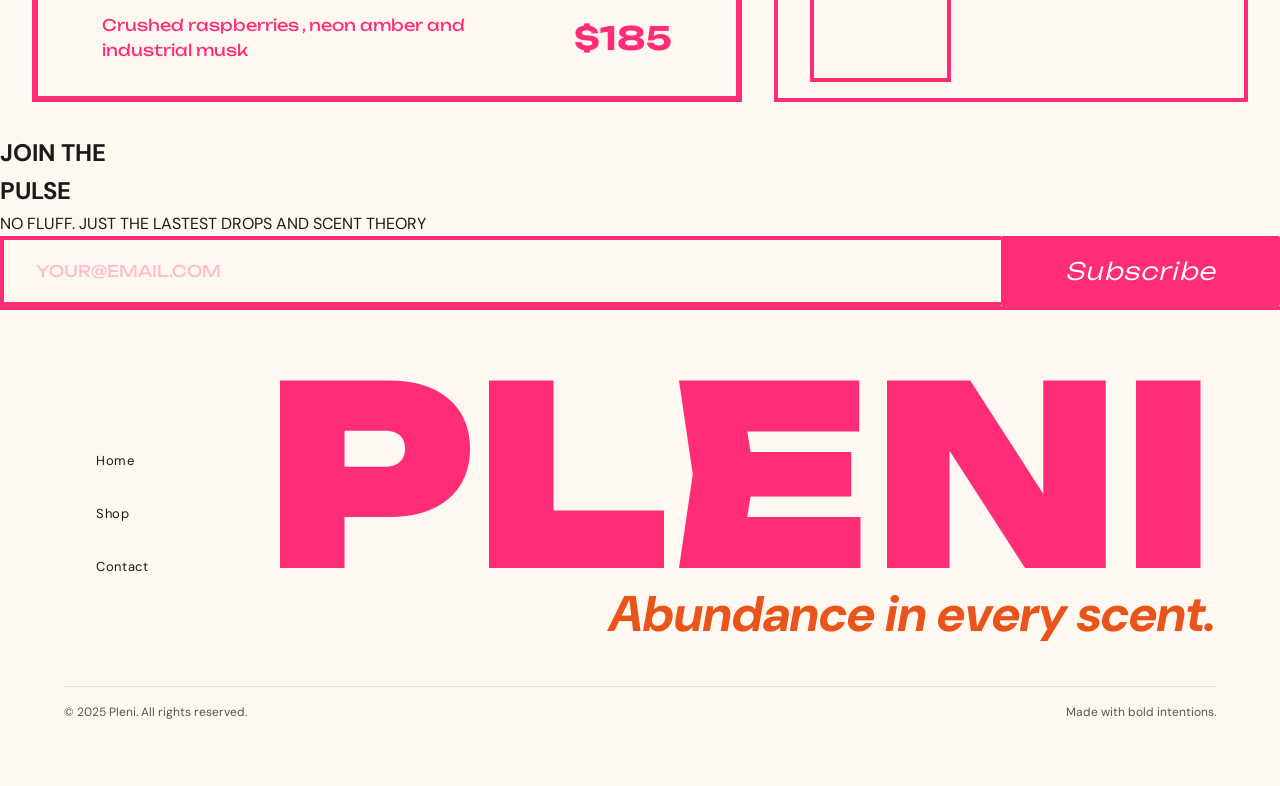
==== commit b71ae616: "Refactor home shop section and update subscription form" ====
--- a/index.html
+++ b/index.html
@@ -86,6 +86,7 @@
 
         </section>
 
+
         <section class="separator-image separator-lines"></section>
 
         <section class="home-shop-section">
@@ -98,58 +99,52 @@
             </div>
 
             <div class="collection-grid">
-                <a href="shop.html" class="card-link">
-                    <div class="left-grid">
-                        <div class="left-grid_header">
-                            <p class="best-seller">BEST SELLER</p>
-                            <h1 class="left-grid_title">ULTRA PINK</h1>
-                        </div>
-                        <div class="img-wrapper">
-                            <img src="images/home-shop.png" alt="Ultra Pink Perfume Bottle" class="left-grid_image">
-                        </div>
-                        <div class="left-grid_description">
-                            <span class="left-grid_desc_title">Crushed raspberries , neon amber and industrial musk</span>
-                            <span class="left-grid_price">$185</span>
-                        </div>
+                <div class="left-grid">
+                    <div class="left-grid_header">
+                        <p class="best-seller">BEST SELLER</p>
+                        <h1 class="left-grid_title">ULTRA PINK</h1>
                     </div>
-                </a>
-                <a href="shop.html" class="card-link">
-                    <div class="right-grid right-grid_top">
-                        <div class="img-wrapper">
-                            <img src="images/shop-hero-side-top.png" alt="burnt ochre" class="right-grid_image">
-                        </div>
-                        <div class="right-grid_desc">
-                            <h1 class="right-grid_title">BURNT OCHRE</h1>
-                            <p class="right-grid_body">Tobacco leaf, smoked oud, and dried orange peel.</p>
-                            <p class="right-grid_price">$140</p>
-                        </div>
+                    <div class="img-wrapper">
+                        <img src="images/home-shop.png" alt="Ultra Pink Perfume Bottle" class="left-grid_image">
                     </div>
-                </a>
+                    <div class="left-grid_description">
+                        <span class="left-grid_desc_title">Crushed raspberries , neon amber and industrial musk</span>
+                        <span class="left-grid_price">$185</span>
+                    </div>
+                </div>
 
-                <a href="shop.html" class="card-link">
-                    <div class="right-grid right-grid_bottom">
-                        <div class="img-wrapper">
-                            <img src="images/shop-hero-side-top.png" alt="static white" class="right-grid_image">
-                        </div>
-                        <div class="right-grid_desc">
-                            <h1 class="right-grid_title">STATIC WHITE</h1>
-                            <p class="right-grid_body">Cold linen, ozone, and white peppercorn.</p>
-                            <p class="right-grid_price">$165</p>
-                        </div>
+                <div class="right-grid right-grid_top">
+                    <div class="img-wrapper">
+                        <img src="images/shop-hero-side-top.png" alt="burnt ochre" class="right-grid_image">
                     </div>
-                </a>
+                    <div class="right-grid_desc">
+                        <h1 class="right-grid_title">BURNT OCHRE</h1>
+                        <p class="right-grid_body">Tobacco leaf, smoked oud, and dried orange peel.</p>
+                        <p class="right-grid_price">$140</p>
+                    </div>
+                </div>
+
+                <div class="right-grid right-grid_bottom">
+                    <div class="img-wrapper">
+                        <img src="images/shop-hero-side-bottom.png" alt="static white" class="right-grid_image">
+                    </div>
+                    <div class="right-grid_desc">
+                        <h1 class="right-grid_title">STATIC WHITE</h1>
+                        <p class="right-grid_body">Cold linen, ozone, and white peppercorn.</p>
+                        <p class="right-grid_price">$165</p>
+                    </div>
+                </div>
             </div>
         </section>
 
-        <section class="subscribe-section">
-            <div class="subscribe-inner">
-                <h3 class="subscribe-title">Join The Pulse</h3>
-                <p class="subscribe-subtitle">Subscribers get first access to limited drops.</p>
-                <form class="subscribe-form">
-                    <input class="subscribe-input" type="email" placeholder="YOUR@EMAIL.COM" required>
-                    <button type="submit" class="btn btn--primary">Subscribe</button>
-                </form>
-            </div>
+        <section class="join-the-pulse">
+            <h1>JOIN THE</h1>
+            <h1>PULSE</h1>
+            <p>NO FLUFF. JUST THE LASTEST DROPS AND SCENT THEORY</p>
+            <form class="subscribe-form">
+                <input class="subscribe-input" type="email" placeholder="YOUR@EMAIL.COM" required>
+                <button type="submit" class="btn btn--primary">Subscribe</button>
+            </form>
         </section>
     </main>
 
@@ -177,4 +172,4 @@
     <script src="script.js"></script>
 </body>
 
-</html>+</html>
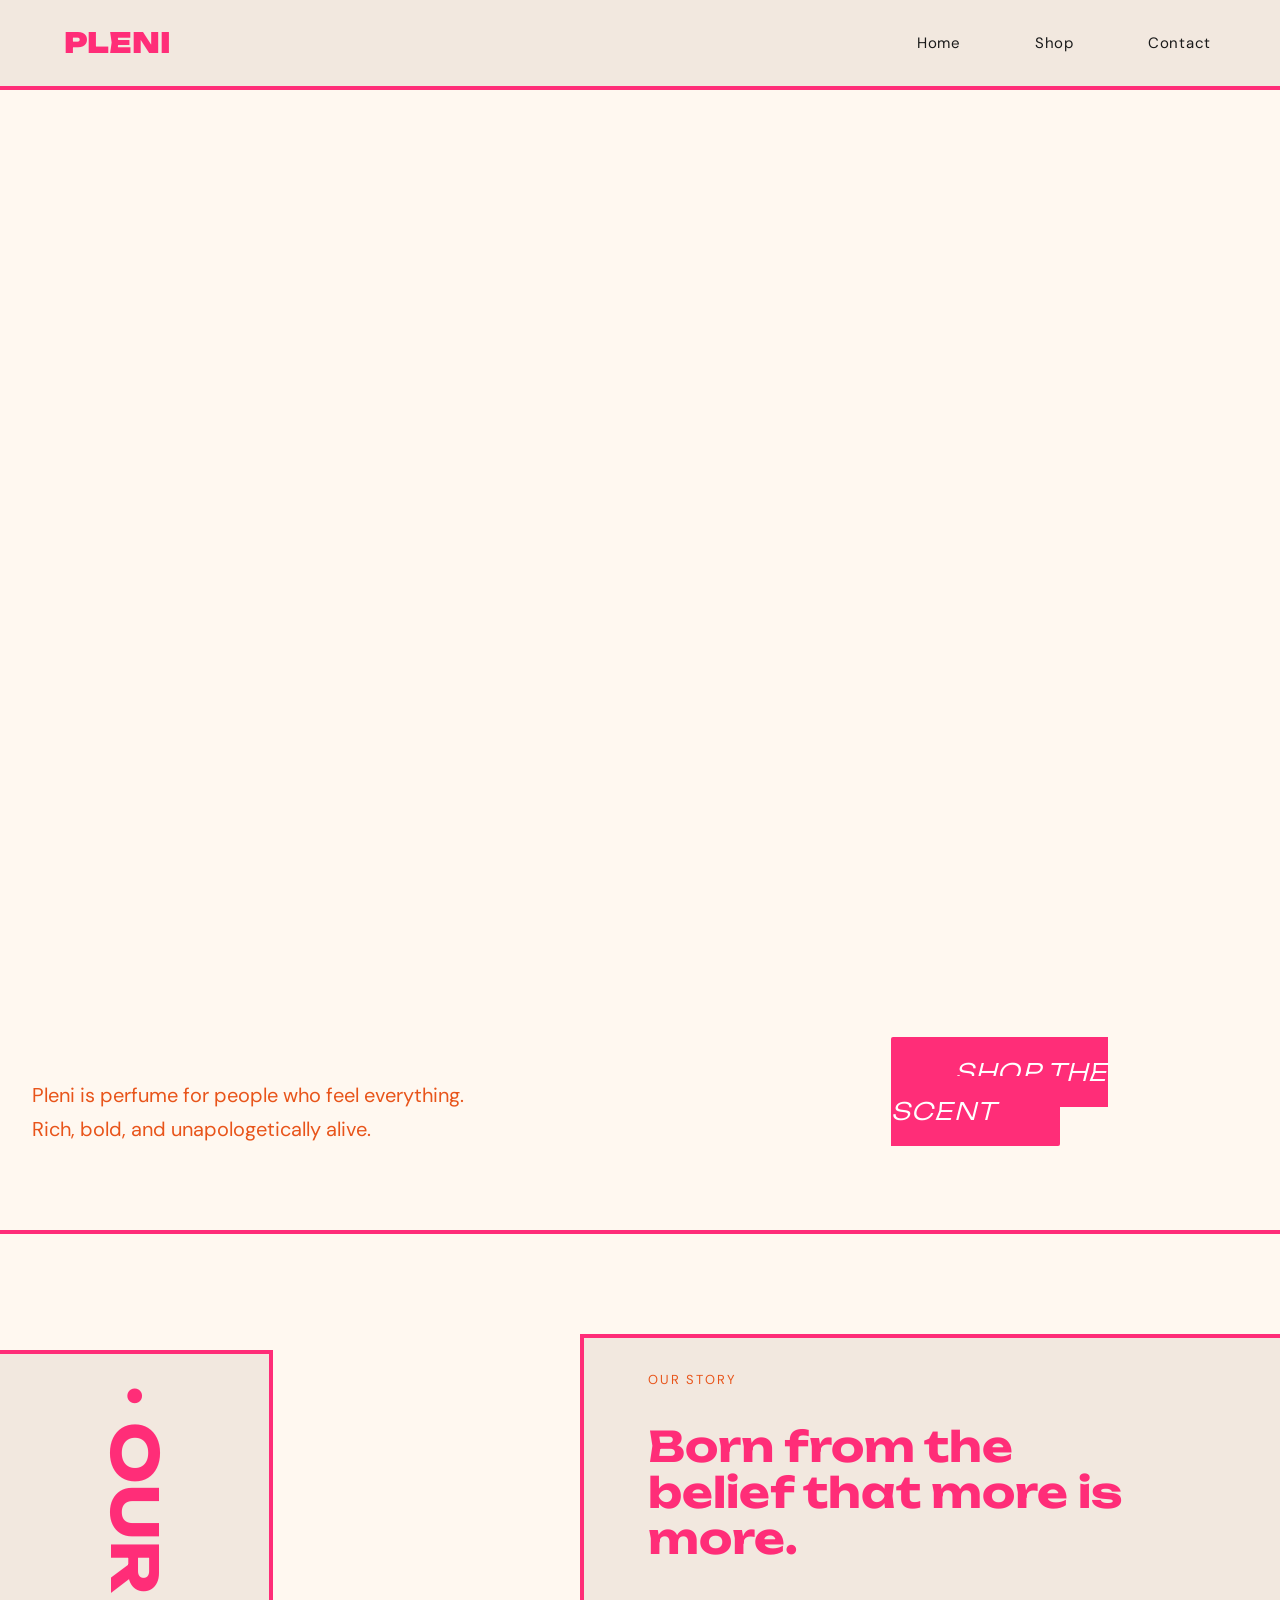
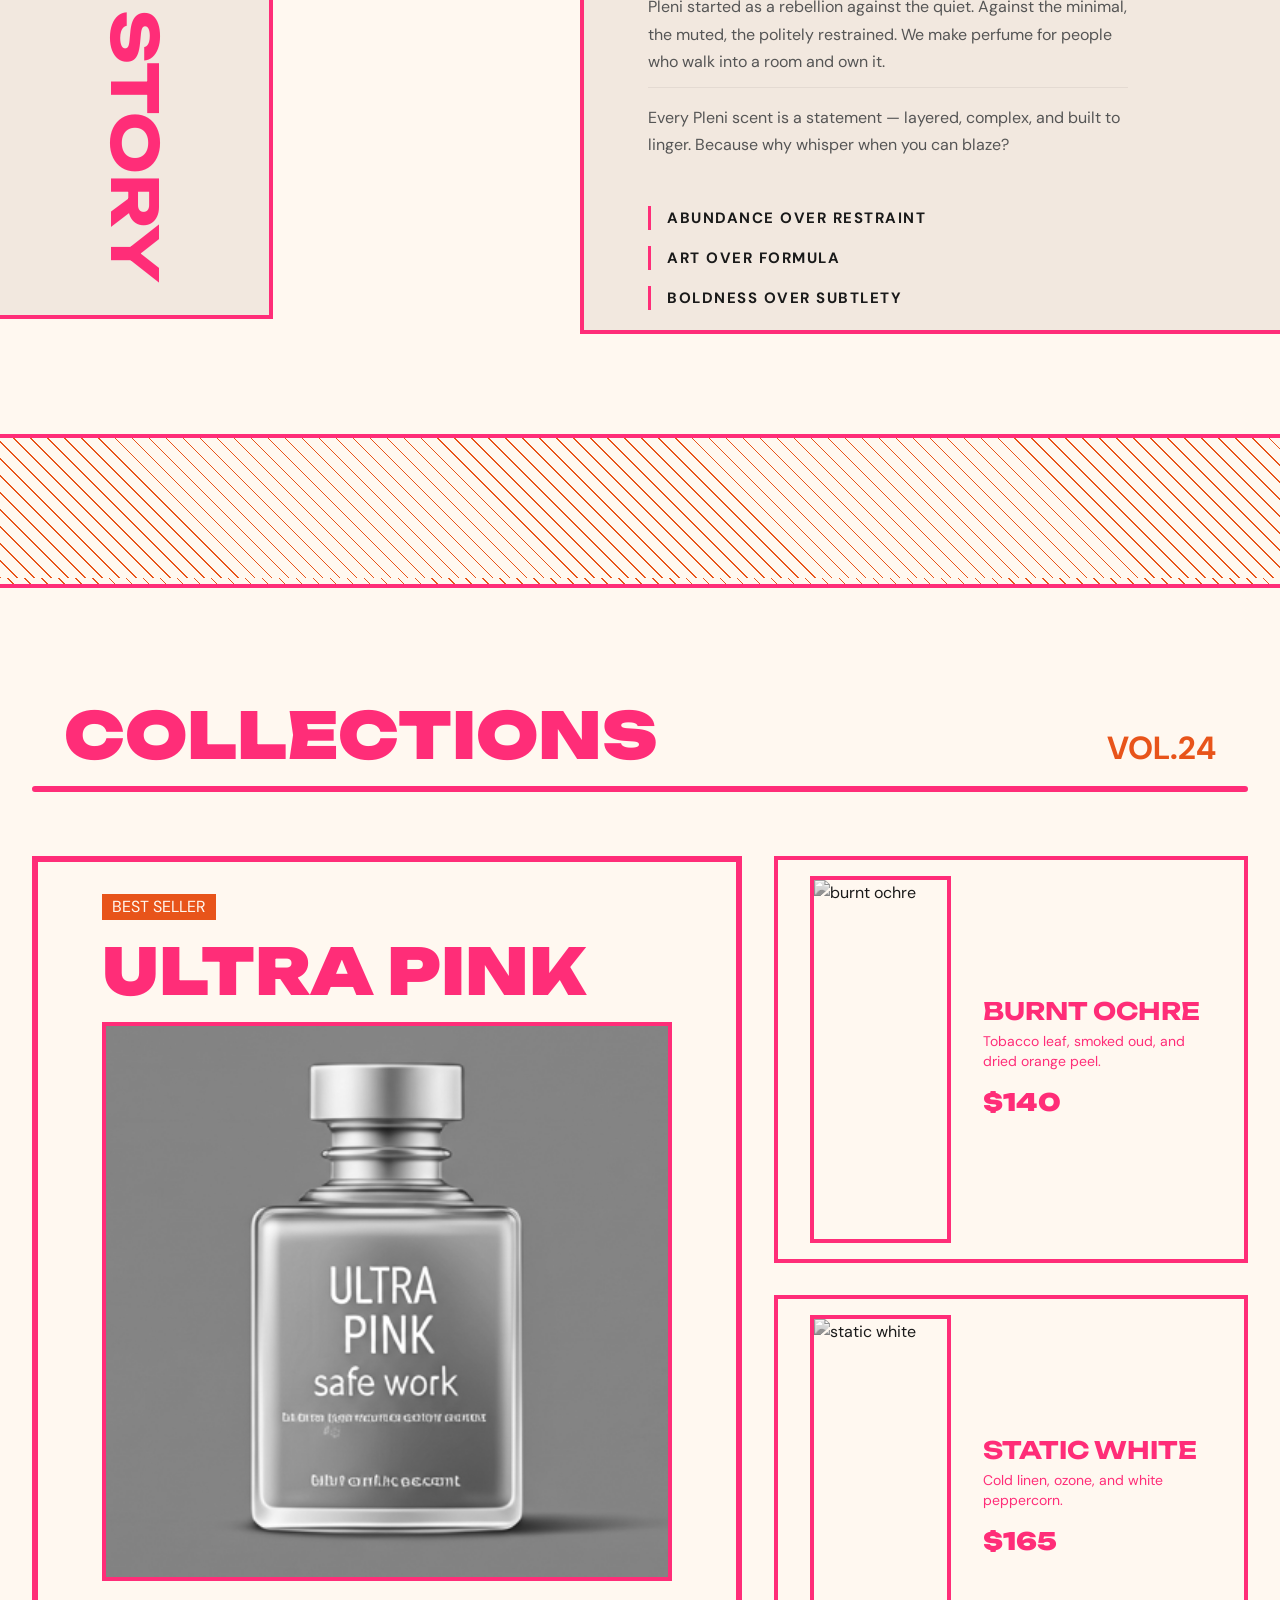
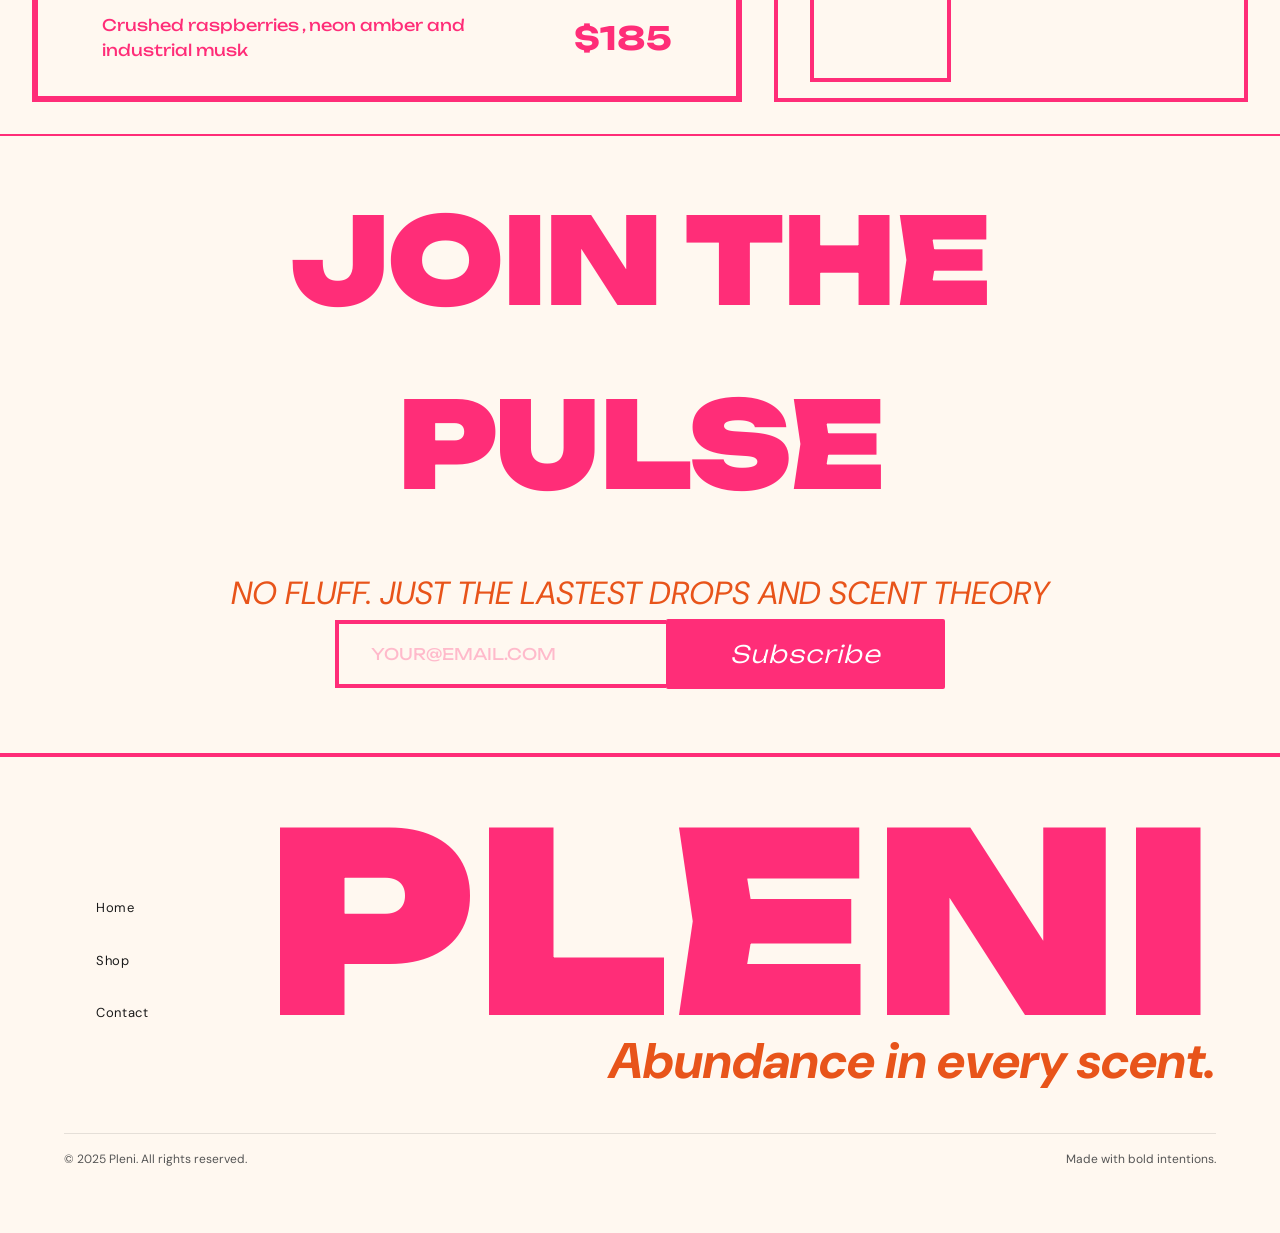
==== commit bc302ec1: "code restoration" ====
--- a/index.html
+++ b/index.html
@@ -21,7 +21,7 @@
 
 <body>
     <nav class="navbar">
-        <a href="#" class="nav__logo-home">PLENI</a>
+        <a href="index.html" class="nav__logo-home">PLENI</a>
 
         <ul class="nav__links">
             <li><a href="index.html" class="nav__link">
@@ -99,41 +99,47 @@
             </div>
 
             <div class="collection-grid">
-                <div class="left-grid">
-                    <div class="left-grid_header">
-                        <p class="best-seller">BEST SELLER</p>
-                        <h1 class="left-grid_title">ULTRA PINK</h1>
+                <a href="shop.html" class="card-link">
+                    <div class="left-grid">
+                        <div class="left-grid_header">
+                            <p class="best-seller">BEST SELLER</p>
+                            <h1 class="left-grid_title">ULTRA PINK</h1>
+                        </div>
+                        <div class="img-wrapper">
+                            <img src="images/home-shop.png" alt="Ultra Pink Perfume Bottle" class="left-grid_image">
+                        </div>
+                        <div class="left-grid_description">
+                            <span class="left-grid_desc_title">Crushed raspberries , neon amber and industrial musk</span>
+                            <span class="left-grid_price">$185</span>
+                        </div>
                     </div>
-                    <div class="img-wrapper">
-                        <img src="images/home-shop.png" alt="Ultra Pink Perfume Bottle" class="left-grid_image">
+                </a>
+
+                <a href="shop.html" class="card-link">
+                    <div class="right-grid right-grid_top">
+                        <div class="img-wrapper">
+                            <img src="images/shop-hero-side-top.png" alt="burnt ochre" class="right-grid_image">
+                        </div>
+                        <div class="right-grid_desc">
+                            <h1 class="right-grid_title">BURNT OCHRE</h1>
+                            <p class="right-grid_body">Tobacco leaf, smoked oud, and dried orange peel.</p>
+                            <p class="right-grid_price">$140</p>
+                        </div>
                     </div>
-                    <div class="left-grid_description">
-                        <span class="left-grid_desc_title">Crushed raspberries , neon amber and industrial musk</span>
-                        <span class="left-grid_price">$185</span>
+                </a>
+
+                <a href="shop.html" class="card-link">
+                    <div class="right-grid right-grid_bottom">
+                        <div class="img-wrapper">
+                            <img src="images/shop-hero-side-top.png" alt="static white" class="right-grid_image">
+                        </div>
+                        <div class="right-grid_desc">
+                            <h1 class="right-grid_title">STATIC WHITE</h1>
+                            <p class="right-grid_body">Cold linen, ozone, and white peppercorn.</p>
+                            <p class="right-grid_price">$165</p>
+                        </div>
                     </div>
-                </div>
-
-                <div class="right-grid right-grid_top">
-                    <div class="img-wrapper">
-                        <img src="images/shop-hero-side-top.png" alt="burnt ochre" class="right-grid_image">
-                    </div>
-                    <div class="right-grid_desc">
-                        <h1 class="right-grid_title">BURNT OCHRE</h1>
-                        <p class="right-grid_body">Tobacco leaf, smoked oud, and dried orange peel.</p>
-                        <p class="right-grid_price">$140</p>
-                    </div>
-                </div>
-
-                <div class="right-grid right-grid_bottom">
-                    <div class="img-wrapper">
-                        <img src="images/shop-hero-side-bottom.png" alt="static white" class="right-grid_image">
-                    </div>
-                    <div class="right-grid_desc">
-                        <h1 class="right-grid_title">STATIC WHITE</h1>
-                        <p class="right-grid_body">Cold linen, ozone, and white peppercorn.</p>
-                        <p class="right-grid_price">$165</p>
-                    </div>
-                </div>
+                </a>
             </div>
         </section>
 
--- a/styles.css
+++ b/styles.css
@@ -632,6 +632,178 @@
    SUBSCRIBE
 ═══════════════════════════════════════ */
 
+.join-the-pulse{
+  border-top: 2px solid var(--primary-color);
+}
+.join-the-pulse h1{
+  font-family: var(--heading-font);
+  font-size: var(--spacing-xl);
+  font-weight: 900;
+  color: var(--primary-color);
+  text-transform: uppercase;
+  letter-spacing: -0.02em;
+  line-height: 1em;
+  margin: var(--spacing-lg);
+  align-items: center;
+  text-align: center;
+}
+.join-the-pulse p{
+font-family: var(--body-font);
+  font-size: 2rem;
+  color: var(--secondary-color);
+  text-transform: uppercase;
+  font-style: italic;
+  align-items: center;
+  text-align: center;
+}
+
+.subscribe-input {
+  flex: 1;
+  background-color: var(--page-background);
+  border: var(--border);
+  border-right: none;
+  padding: 20px var(--spacing-md);
+  font-family: var(--heading-font);
+  font-size: 16px;
+  color: var(--primary-color);
+  outline: none;
+}
+
+.subscribe-input::placeholder {
+  color: var(--primary-color);
+  opacity: 0.3;
+}
+
+.subscribe-form .btn--primary {
+  padding: 20px var(--spacing-lg);
+  font-size: 24px;
+  font-family: var(--heading-font);
+  font-weight: 300;
+  font-style: italic;
+  transition: background-color 0.3s;
+  transition-delay: 1ms;
+}
+
+.subscribe-form .btn--primary:hover {
+  background-color: var(--secondary-color);
+  color: var(--white);
+}
+.join-the-pulse .subscribe-form {
+  display: flex;
+  width: max-content;
+  align-items: center;
+  margin: auto;
+  margin-bottom: var(--spacing-lg);
+}
+
+
+/* footer */
+
+footer {
+  border-top: var(--border);
+  padding: var(--spacing-lg);
+}
+
+.footer__inner {
+  display: flex;
+  justify-content: space-between;
+  align-items: center;
+}
+
+.footer__logo-block {
+  text-align: right;
+}
+
+.footer__logo {
+  font-family: var(--heading-font);
+  font-size: 250px;
+  font-weight: 900;
+  color: var(--primary-color);
+  line-height: 0.8;
+}
+
+.footer__tagline {
+  font-family: var(--body-font);
+  font-size: 50px;
+  color: var(--secondary-color);
+  font-style: italic;
+  font-weight: 800;
+}
+
+.footer__links {
+  display: flex;
+  gap: var(--spacing-xl);
+  align-items: flex-start;
+}
+
+.footer__nav {
+  display: flex;
+  flex-direction: column;
+  gap: var(--spacing-md);
+  margin-left: var(--spacing-md);
+}
+
+.footer__link {
+  font-family: var(--body-font);
+  font-size: 13px;
+  color: var(--body-text);
+  text-decoration: none;
+  letter-spacing: 0.05em;
+  transition: color 0.3s ease;
+}
+
+.footer__link:hover {
+  color: var(--secondary-color);
+}
+
+.footer__bottom {
+  display: flex;
+  justify-content: space-between;
+  margin-top: var(--spacing-md);
+  padding-top: var(--spacing-sm);
+  border-top: 1px solid rgba(0, 0, 0, 0.1);
+}
+
+.footer__copy {
+  font-family: var(--body-font);
+  font-size: 12px;
+  color: var(--muted-text);
+}
+
+/* ======================================
+    Shop Page
+======================================*/
+
+/* shop hero section */
+
+.shop-hero {
+  height: 100vh;
+  width: 100%;
+  background-image: url('images/shop-hero.png');
+  background-size: cover;
+  background-position: center;
+  display: flex;
+  align-items: flex-end;
+  justify-content: left;
+  border-bottom: var(--border);
+}
+
+
+.shop-hero-text {
+  font-family: var(--heading-font);
+  font-size: 160px;
+  font-weight: 900;
+  color: var(--white);
+  text-transform: uppercase;
+  letter-spacing: -0.02em;
+  line-height: 1em;
+  margin: var(--spacing-lg);
+}
+
+/* ═══════════════════════════════════════
+   SUBSCRIBE
+═══════════════════════════════════════ */
+
 .subscribe-section {
   background-color: var(--page-background);
   padding: var(--spacing-xl) var(--spacing-lg);
@@ -706,111 +878,6 @@
   background-color: var(--secondary-color);
   color: var(--white);
 }
-
-/* footer */
-
-footer {
-  border-top: var(--border);
-  padding: var(--spacing-lg);
-}
-
-.footer__inner {
-  display: flex;
-  justify-content: space-between;
-  align-items: center;
-}
-
-.footer__logo-block {
-  text-align: right;
-}
-
-.footer__logo {
-  font-family: var(--heading-font);
-  font-size: 250px;
-  font-weight: 900;
-  color: var(--primary-color);
-  line-height: 0.8;
-}
-
-.footer__tagline {
-  font-family: var(--body-font);
-  font-size: 50px;
-  color: var(--secondary-color);
-  font-style: italic;
-  font-weight: 800;
-}
-
-.footer__links {
-  display: flex;
-  gap: var(--spacing-xl);
-  align-items: flex-start;
-}
-
-.footer__nav {
-  display: flex;
-  flex-direction: column;
-  gap: var(--spacing-md);
-  margin-left: var(--spacing-md);
-}
-
-.footer__link {
-  font-family: var(--body-font);
-  font-size: 13px;
-  color: var(--body-text);
-  text-decoration: none;
-  letter-spacing: 0.05em;
-  transition: color 0.3s ease;
-}
-
-.footer__link:hover {
-  color: var(--secondary-color);
-}
-
-.footer__bottom {
-  display: flex;
-  justify-content: space-between;
-  margin-top: var(--spacing-md);
-  padding-top: var(--spacing-sm);
-  border-top: 1px solid rgba(0, 0, 0, 0.1);
-}
-
-.footer__copy {
-  font-family: var(--body-font);
-  font-size: 12px;
-  color: var(--muted-text);
-}
-
-/* ======================================
-    Shop Page
-======================================*/
-
-/* shop hero section */
-
-.shop-hero {
-  height: 100vh;
-  width: 100%;
-  background-image: url('images/shop-hero.png');
-  background-size: cover;
-  background-position: center;
-  display: flex;
-  align-items: flex-end;
-  justify-content: left;
-  border-bottom: var(--border);
-}
-
-
-.shop-hero-text {
-  font-family: var(--heading-font);
-  font-size: 160px;
-  font-weight: 900;
-  color: var(--white);
-  text-transform: uppercase;
-  letter-spacing: -0.02em;
-  line-height: 1em;
-  margin: var(--spacing-lg);
-}
-
-
 
 
 /* ======================================
@@ -1077,4 +1144,4 @@
 .extra2 {
   grid-area: 2 / 2 / 3 / 4;
   background-color: var(--page-background);
-}+}
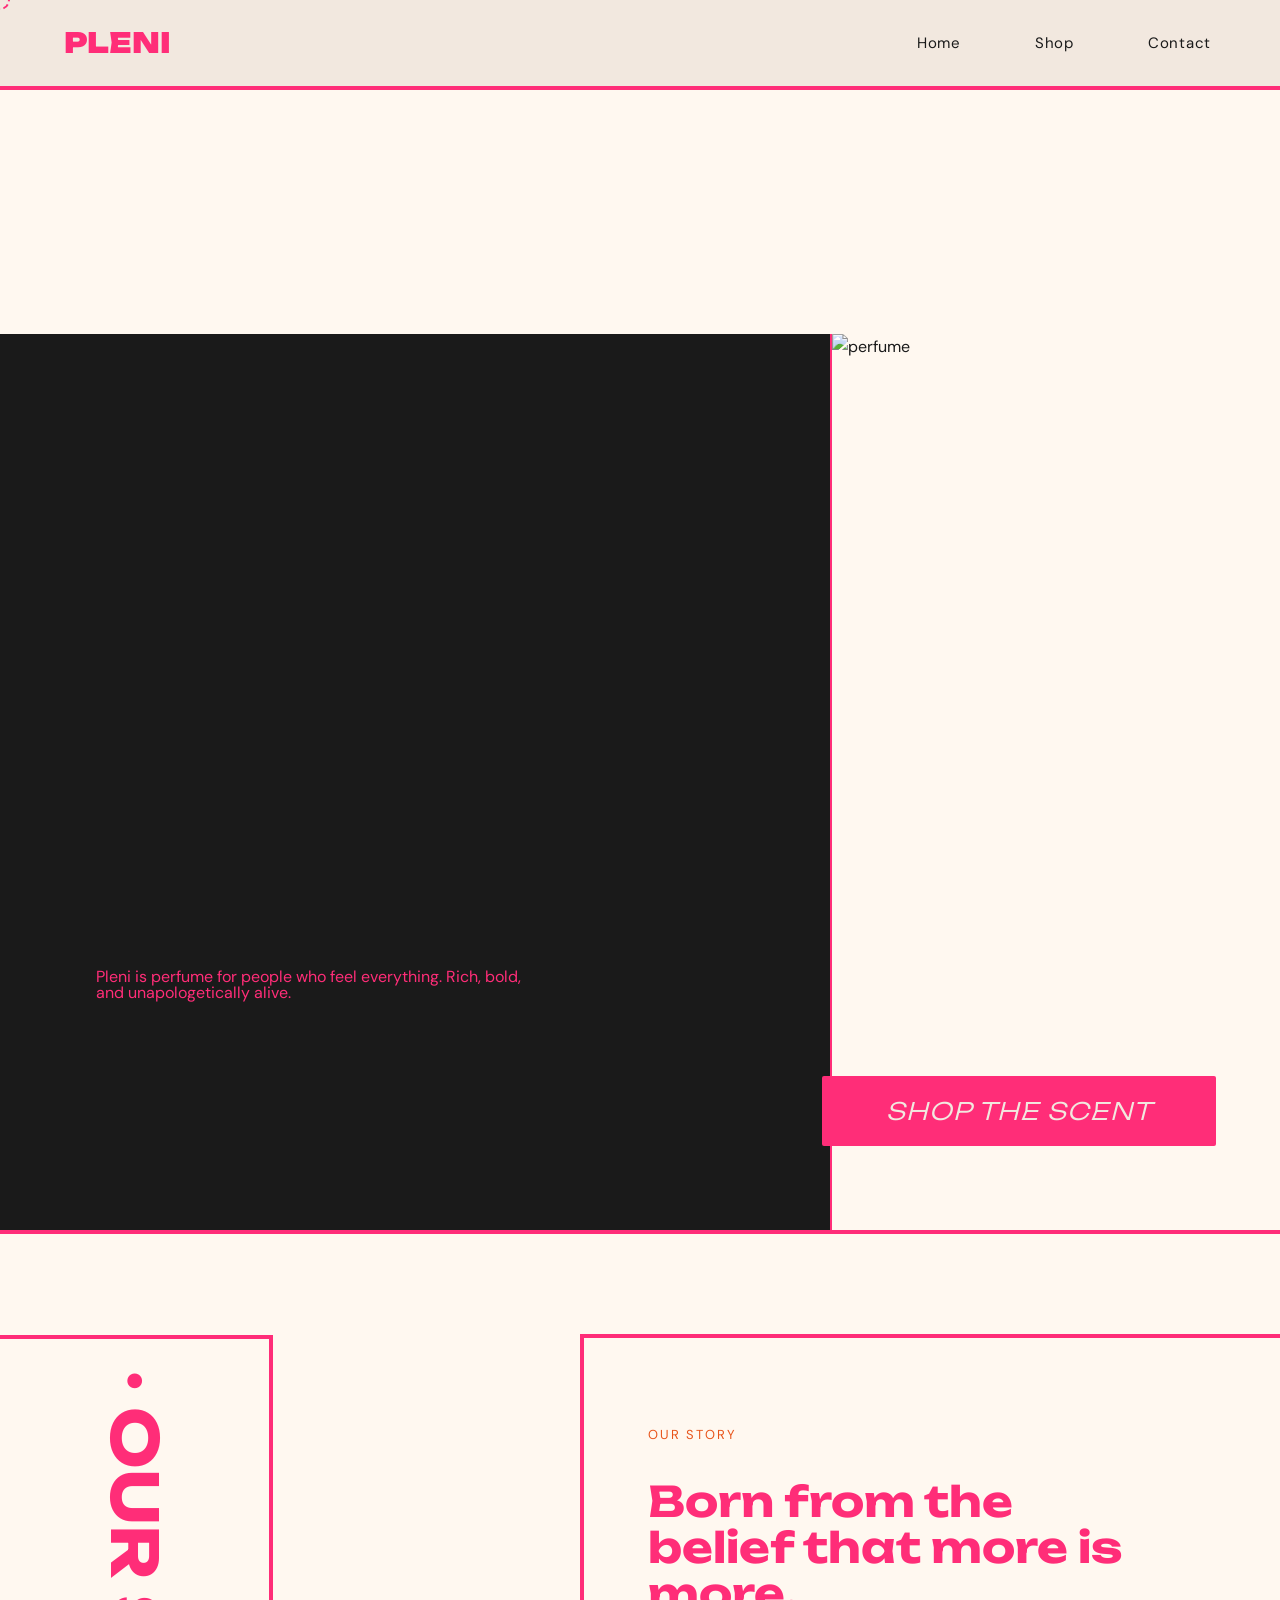
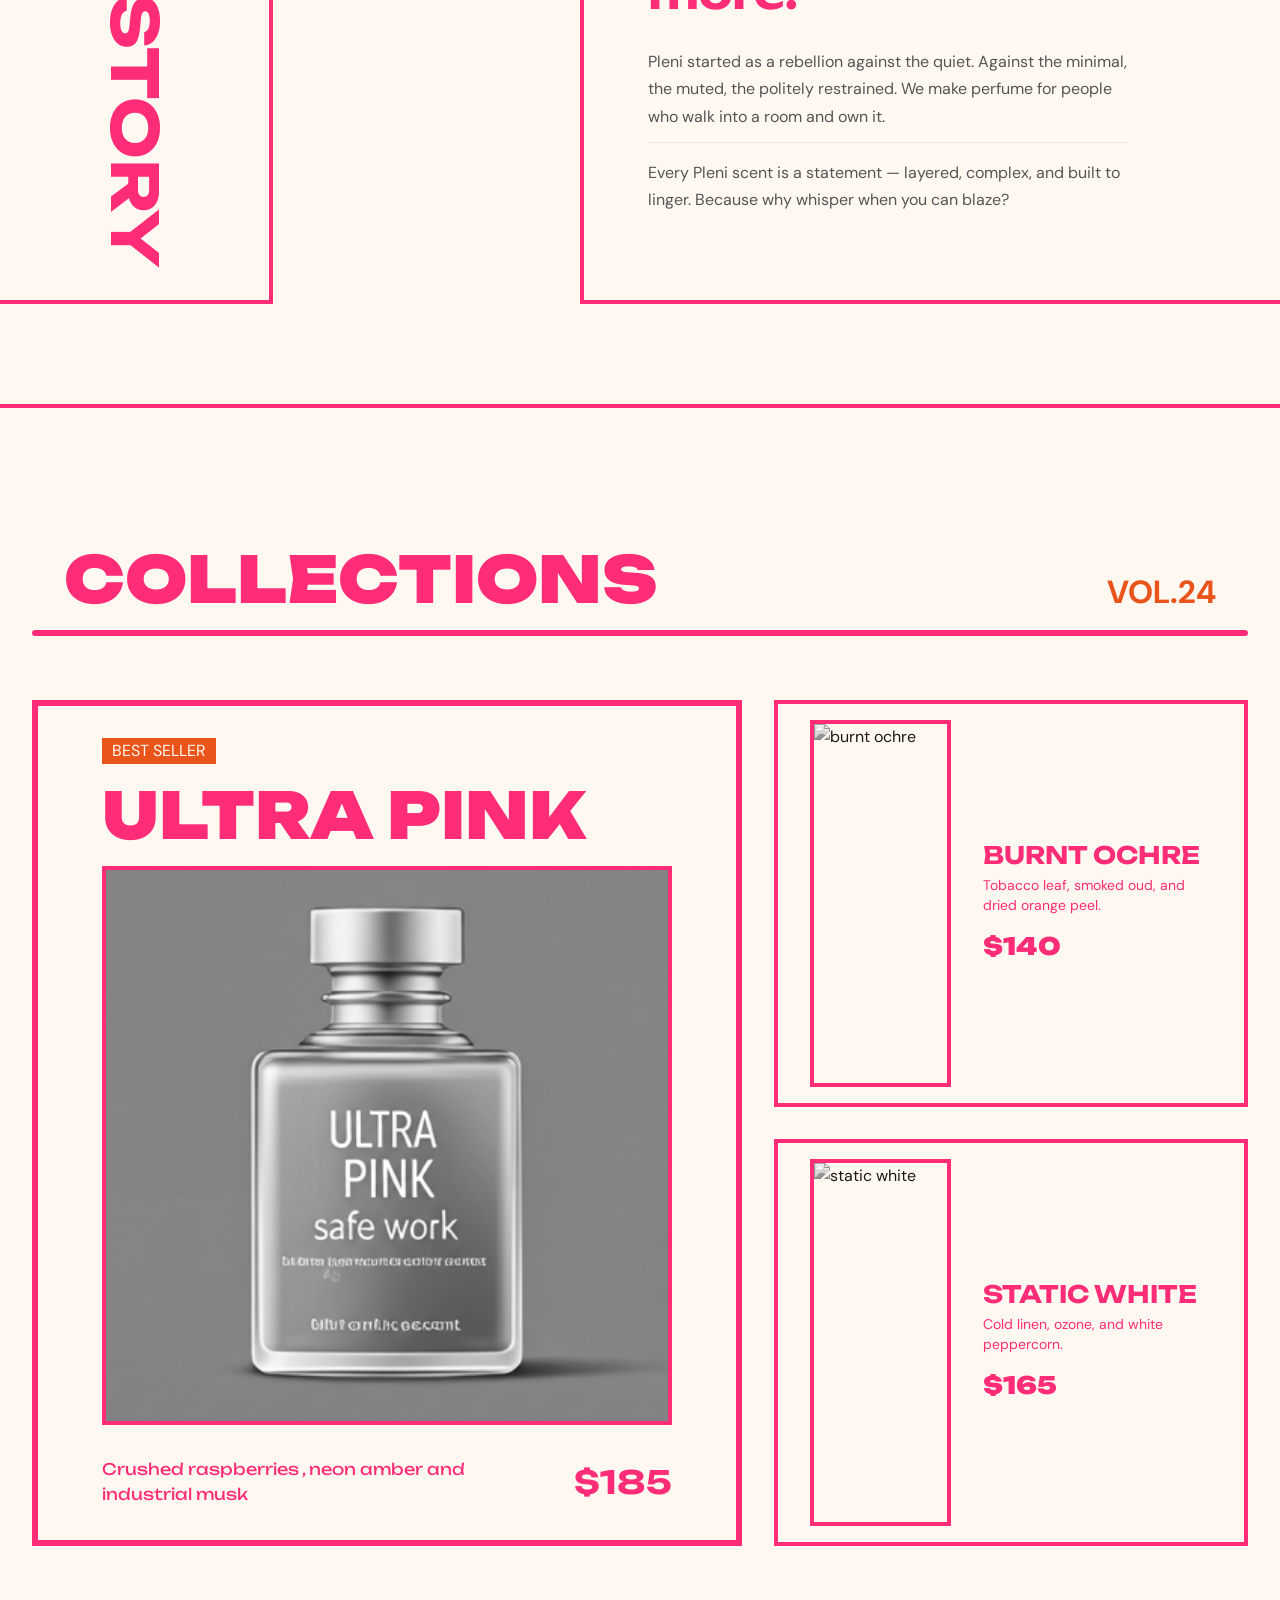
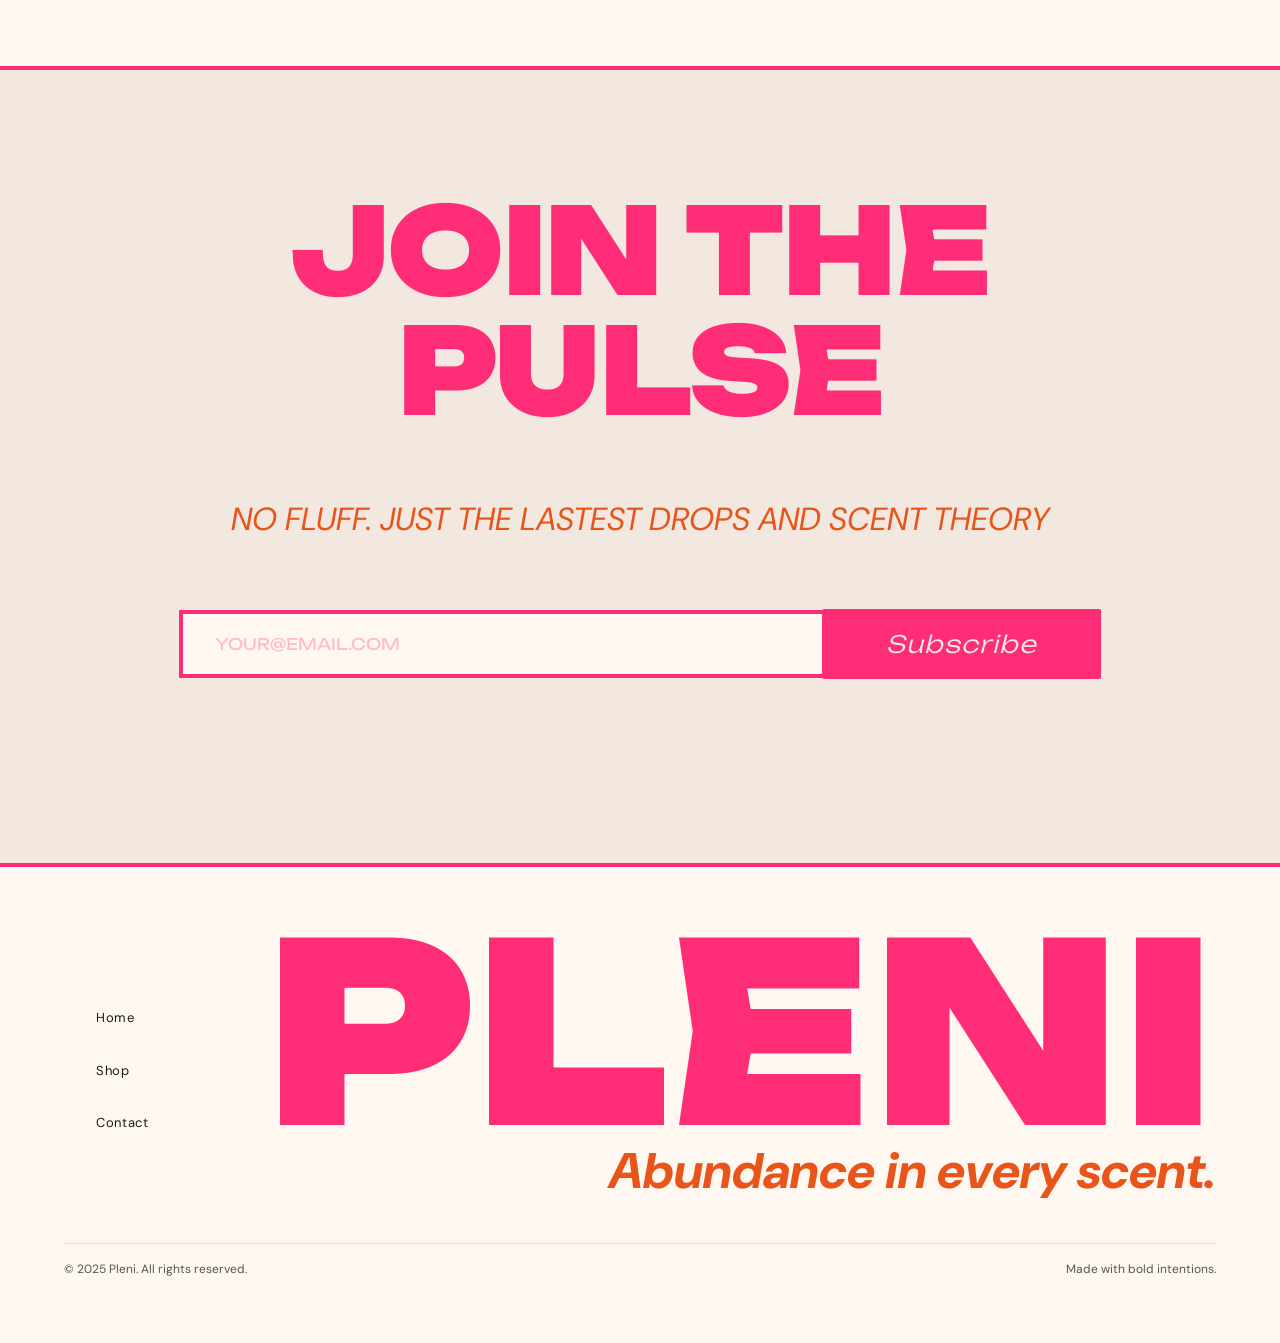
==== commit 9d63cccb: "hero refinements" ====
--- a/index.html
+++ b/index.html
@@ -39,20 +39,30 @@
         </ul>
     </nav>
 
+    <div class="cursor"></div>
+
     <main>
-        <section class="hero-section" id="hero">
+        <section class="hero-section" id="hero" data-cursor="var(--secondary-color)">
             <div class="hero__text">
-                <h1 class="hero__title">WEAR YOUR <br><span class="hero-title-span">ABUNDANCE.</span></h1>
+                <h1 class="hero__title">WEAR YOUR <br><span class="hero-title-span">ABUNDANCE <span id="hero-dot">.</span></span></h1>
                 <p class="hero__subtitle">
                     Pleni is perfume for people who feel everything. Rich, bold, and unapologetically alive.
                 </p>
             </div>
+
             <div class="hero-button">
                 <a href="shop.html" class="btn btn--primary">SHOP THE SCENT</a>
             </div>
+
+            <div class="hero-bg">
+                <div class="hero-bg-left"></div>
+                <div class="hero-bg-right">
+                    <img src="images/home-hero-2.jpg" alt="perfume" />
+                </div>
+            </div>
         </section>
 
-        <section class="about-section" id="about">
+        <section class="about-section" id="about" data-cursor="var(--body-text)">
             <div class="about__visual">
                 <div class="about-side">
                     <h1 class="about-side__title">· OUR STORY</h1>
@@ -76,20 +86,11 @@
                     you
                     can blaze?
                 </p>
-
-                <ul class="about__values">
-                    <li>Abundance over restraint</li>
-                    <li>Art over formula</li>
-                    <li>Boldness over subtlety</li>
-                </ul>
             </div>
 
         </section>
 
-
-        <section class="separator-image separator-lines"></section>
-
-        <section class="home-shop-section">
+        <section class="home-shop-section" data-cursor="var(--body-text)">
             <div class="shop-home-head_container">
                 <div class="shop-home_header">
                     <h2 class="collection-header">COLLECTIONS</h2>
@@ -143,9 +144,8 @@
             </div>
         </section>
 
-        <section class="join-the-pulse">
-            <h1>JOIN THE</h1>
-            <h1>PULSE</h1>
+        <section class="subscribe-section" data-cursor="var(--secondary-color)">
+            <h1>JOIN THE <br>PULSE</h1>
             <p>NO FLUFF. JUST THE LASTEST DROPS AND SCENT THEORY</p>
             <form class="subscribe-form">
                 <input class="subscribe-input" type="email" placeholder="YOUR@EMAIL.COM" required>
--- a/styles.css
+++ b/styles.css
@@ -40,6 +40,10 @@
   box-sizing: border-box;
 }
 
+* , *:hover, button, a, input, label {
+  cursor: none !important;
+}
+
 html,
 body {
   overflow-x: hidden;
@@ -64,6 +68,30 @@
 
 
 /* Global styles */
+
+.cursor {
+  width: 20px;
+  height: 20px;
+  border-radius: 50%;
+  border: 2px dashed var(--primary-color);
+  background: transparent; /* hollow */
+  position: fixed;
+  pointer-events: none; 
+  z-index: 9999;
+  transform: translate(-50%, -50%);
+  transition: background-color 0.3s ease, border-color 0.3s ease, width 0.2s ease, height 0.2s ease;
+  animation: spin 4s linear infinite;
+}
+
+@keyframes spin {
+  from { transform: translate(-50%, -50%) rotate(0deg); }
+  to { transform: translate(-50%, -50%) rotate(360deg); }
+}
+
+.cursor.hovering {
+  width: 40px;
+  height: 40px;
+}
 
 .btn {
   font-family: var(--body-font);
@@ -82,7 +110,7 @@
 
 .btn--primary {
   background-color: var(--primary-color);
-  color: #ffffff;
+  color: var(--page-background-alt);
 }
 
 .btn--ghost {
@@ -93,7 +121,7 @@
 
 .btn--primary:hover {
   color: var(--primary-color);
-  background-color: var(--black);
+  background-color: var(--body-text);
 }
 
 .btn--ghost:hover {
@@ -206,11 +234,10 @@
   margin-top: 334px;
   height: 100vh;
   width: 100%;
-  margin-left: auto;
-  margin-right: auto;
+  padding: 0 var(--spacing-lg);
   display: flex;
   align-items: flex-end;
-  justify-content: space-around;
+  justify-content: space-between;
   scroll-margin-top: 400px;
   border-bottom: var(--border);
   position: relative;
@@ -230,22 +257,49 @@
   z-index: -1;
 }
 
+.hero-bg {
+  position: absolute; 
+  inset: 0; 
+  display: flex;
+  z-index: 0;
+}
+
+.hero-bg-left {
+  flex: 65%;
+  background-color: var(--body-text);
+  border-right: var(--border);
+  border-right-width: 2px;
+}
+
+.hero-bg-right {
+  flex: 35%;
+  overflow: hidden;
+}
+
+.hero-bg-right img {
+  width: 100%;
+  height: 100%;
+  object-fit: cover;
+}
+
 /* hero primary content */
 
 .hero__text {
   display: flex;
   flex-direction: column;
   justify-content: center;
+  align-self: center;
   gap: var(--spacing-sm);
   padding: var(--spacing-md);
-  margin-bottom: var(--spacing-md);
+  margin-bottom: -200px;
+  z-index: 1;
 }
 
 .hero__title {
   font-family: var(--heading-font);
   font-weight: 400;
-  font-size: 120px;
-  color: var(--primary-color);
+  font-size: 100px;
+  color: var(--page-background-alt);
   line-height: 110%;
   margin-bottom: -10px;
   letter-spacing: -0.02em;
@@ -258,19 +312,24 @@
   font-weight: 900;
 }
 
+#hero-dot {
+  color: var(--secondary-color);
+  margin-left: -20px;
+}
+
 .hero__subtitle {
   font-family: var(--body-font);
-  font-size: 20px;
-  color: var(--secondary-color);
+  font-size: 16px;
+  color: var(--primary-color);
   margin-bottom: 20px;
-  line-height: 1.7;
+  line-height: 1;
   max-width: 450px;
-  margin-top: 50px;
 }
 
 .hero-button {
   margin-bottom: 100px;
   margin-left: -200px;
+  z-index: 1;
 }
 
 .hero-button .btn--primary {
@@ -279,13 +338,6 @@
   font-family: var(--heading-font);
   font-weight: 300;
   font-style: italic;
-  transition: background-color 0.3s;
-  transition-delay: 1ms;
-}
-
-.hero-button .btn--primary:hover {
-  background-color: var(--secondary-color);
-  color: var(--white);
 }
 
 /* about section */
@@ -317,7 +369,7 @@
   border-top: var(--border);
   border-bottom: var(--border);
   border-right: var(--border);
-  background-color: var(--page-background-alt);
+  background-color: var(--page-background);
 }
 
 .about-side__title {
@@ -333,15 +385,15 @@
 .about__content {
   display: flex;
   flex-direction: column;
+  justify-content: center;
   gap: var(--spacing-md);
-  height: 600px;
+  height: 570px;
   width: 700px;
   border-top: var(--border);
   border-bottom: var(--border);
   border-left: var(--border);
   padding-left: var(--spacing-lg);
-  padding-top: var(--spacing-md);
-  background-color: var(--page-background-alt);
+  background-color: var(--page-background);
 }
 
 .section__eyebrow {
@@ -378,48 +430,11 @@
   border-top: 1px solid rgba(0, 0, 0, 0.06);
 }
 
-
-.about__values {
-  list-style: none;
-  display: flex;
-  flex-direction: column;
-  gap: var(--spacing-sm);
-  margin-top: var(--spacing-sm);
-}
-
-.about__values li {
-  font-family: var(--body-font);
-  font-size: 15px;
-  font-weight: 700;
-  color: var(--body-text);
-  text-transform: uppercase;
-  letter-spacing: 0.1em;
-  padding-left: var(--spacing-sm);
-  border-left: 3px solid var(--primary-color);
-}
-
-/* separator */
-
-.separator-lines {
-  background-color: var(--page-background);
-  background-size: 125% 100%;
-  /* #DO NOT CHANGE A SINGLE DIGIT */
-  width: 100%;
-  height: 150px;
-  background-image: repeating-linear-gradient(45deg,
-      var(--secondary-color),
-      var(--secondary-color) 1px,
-      transparent 1px,
-      transparent 12px);
-  border-top: none;
-  border-bottom: var(--border);
-}
-
 /* home shop */
 
 .home-shop-section {
   height: fit-content;
-  margin: var(--spacing-md);
+  margin: var(--spacing-xl) var(--spacing-md);
 }
 
 .shop-home-head_container {
@@ -431,7 +446,6 @@
   justify-content: space-between;
   align-items: baseline;
   padding: 0 var(--spacing-md);
-  padding-top: var(--spacing-lg);
   text-align: center;
 }
 
@@ -632,10 +646,12 @@
    SUBSCRIBE
 ═══════════════════════════════════════ */
 
-.join-the-pulse{
-  border-top: 2px solid var(--primary-color);
-}
-.join-the-pulse h1{
+.subscribe-section{
+  border-top: var(--border);
+  padding: var(--spacing-xl) var(--spacing-lg);
+  background-color: var(--page-background-alt);
+}
+.subscribe-section h1{
   font-family: var(--heading-font);
   font-size: var(--spacing-xl);
   font-weight: 900;
@@ -643,11 +659,11 @@
   text-transform: uppercase;
   letter-spacing: -0.02em;
   line-height: 1em;
-  margin: var(--spacing-lg);
+  
   align-items: center;
   text-align: center;
 }
-.join-the-pulse p{
+.subscribe-section p{
 font-family: var(--body-font);
   font-size: 2rem;
   color: var(--secondary-color);
@@ -655,6 +671,7 @@
   font-style: italic;
   align-items: center;
   text-align: center;
+  margin: var(--spacing-lg) 0;
 }
 
 .subscribe-input {
@@ -674,6 +691,14 @@
   opacity: 0.3;
 }
 
+.subscribe-form {
+  display: flex;
+  width: 80%;
+  align-items: center;
+  margin: auto;
+  margin-bottom: var(--spacing-lg);
+}
+
 .subscribe-form .btn--primary {
   padding: 20px var(--spacing-lg);
   font-size: 24px;
@@ -682,20 +707,8 @@
   font-style: italic;
   transition: background-color 0.3s;
   transition-delay: 1ms;
-}
-
-.subscribe-form .btn--primary:hover {
-  background-color: var(--secondary-color);
-  color: var(--white);
-}
-.join-the-pulse .subscribe-form {
-  display: flex;
-  width: max-content;
-  align-items: center;
-  margin: auto;
-  margin-bottom: var(--spacing-lg);
-}
-
+  margin-left: -5px;
+}
 
 /* footer */
 
@@ -801,18 +814,16 @@
 }
 
 /* ═══════════════════════════════════════
-   SUBSCRIBE
+   shop - SUBSCRIBE
 ═══════════════════════════════════════ */
 
-.subscribe-section {
+.shop-subscribe-section {
   background-color: var(--page-background);
   padding: var(--spacing-xl) var(--spacing-lg);
-  height: min-content;
-}
-
-.subscribe-inner {
-  width: 900px;
-  height: min-content;
+}
+
+.shop-subscribe-inner {
+  max-width: 800px;
   margin: 0 auto;
   border: var(--border);
   padding: var(--spacing-md) var(--spacing-lg);
@@ -823,31 +834,30 @@
   gap: var(--spacing-md);
 }
 
-.subscribe-title {
+.shop-subscribe-title {
   font-family: var(--heading-font);
   font-size: 48px;
   font-weight: 900;
   color: var(--primary-color);
   text-transform: uppercase;
   letter-spacing: -0.02em;
-  margin-bottom: -35px;
-}
-
-.subscribe-subtitle {
+  margin-bottom: -40px;
+}
+
+.shop-subscribe-subtitle {
   font-family: var(--body-font);
   font-size: 13px;
   color: var(--secondary-color);
   text-transform: uppercase;
   letter-spacing: 0.15em;
   font-weight: 700;
-  margin-bottom: 10px;
-}
-
-.subscribe-form {
-  display: flex;
-}
-
-.subscribe-input {
+}
+
+.shop-subscribe-form {
+  display: flex;
+}
+
+.shop-subscribe-input {
   flex: 1;
   background-color: var(--page-background);
   border: var(--border);
@@ -859,24 +869,18 @@
   outline: none;
 }
 
-.subscribe-input::placeholder {
+.shop-subscribe-input::placeholder {
   color: var(--primary-color);
   opacity: 0.3;
 }
 
-.subscribe-form .btn--primary {
+.shop-subscribe-form .btn--primary {
+  border-radius: 0;
   padding: 20px var(--spacing-lg);
   font-size: 24px;
   font-family: var(--heading-font);
   font-weight: 300;
   font-style: italic;
-  transition: background-color 0.3s;
-  transition-delay: 1ms;
-}
-
-.subscribe-form .btn--primary:hover {
-  background-color: var(--secondary-color);
-  color: var(--white);
 }
 
 
